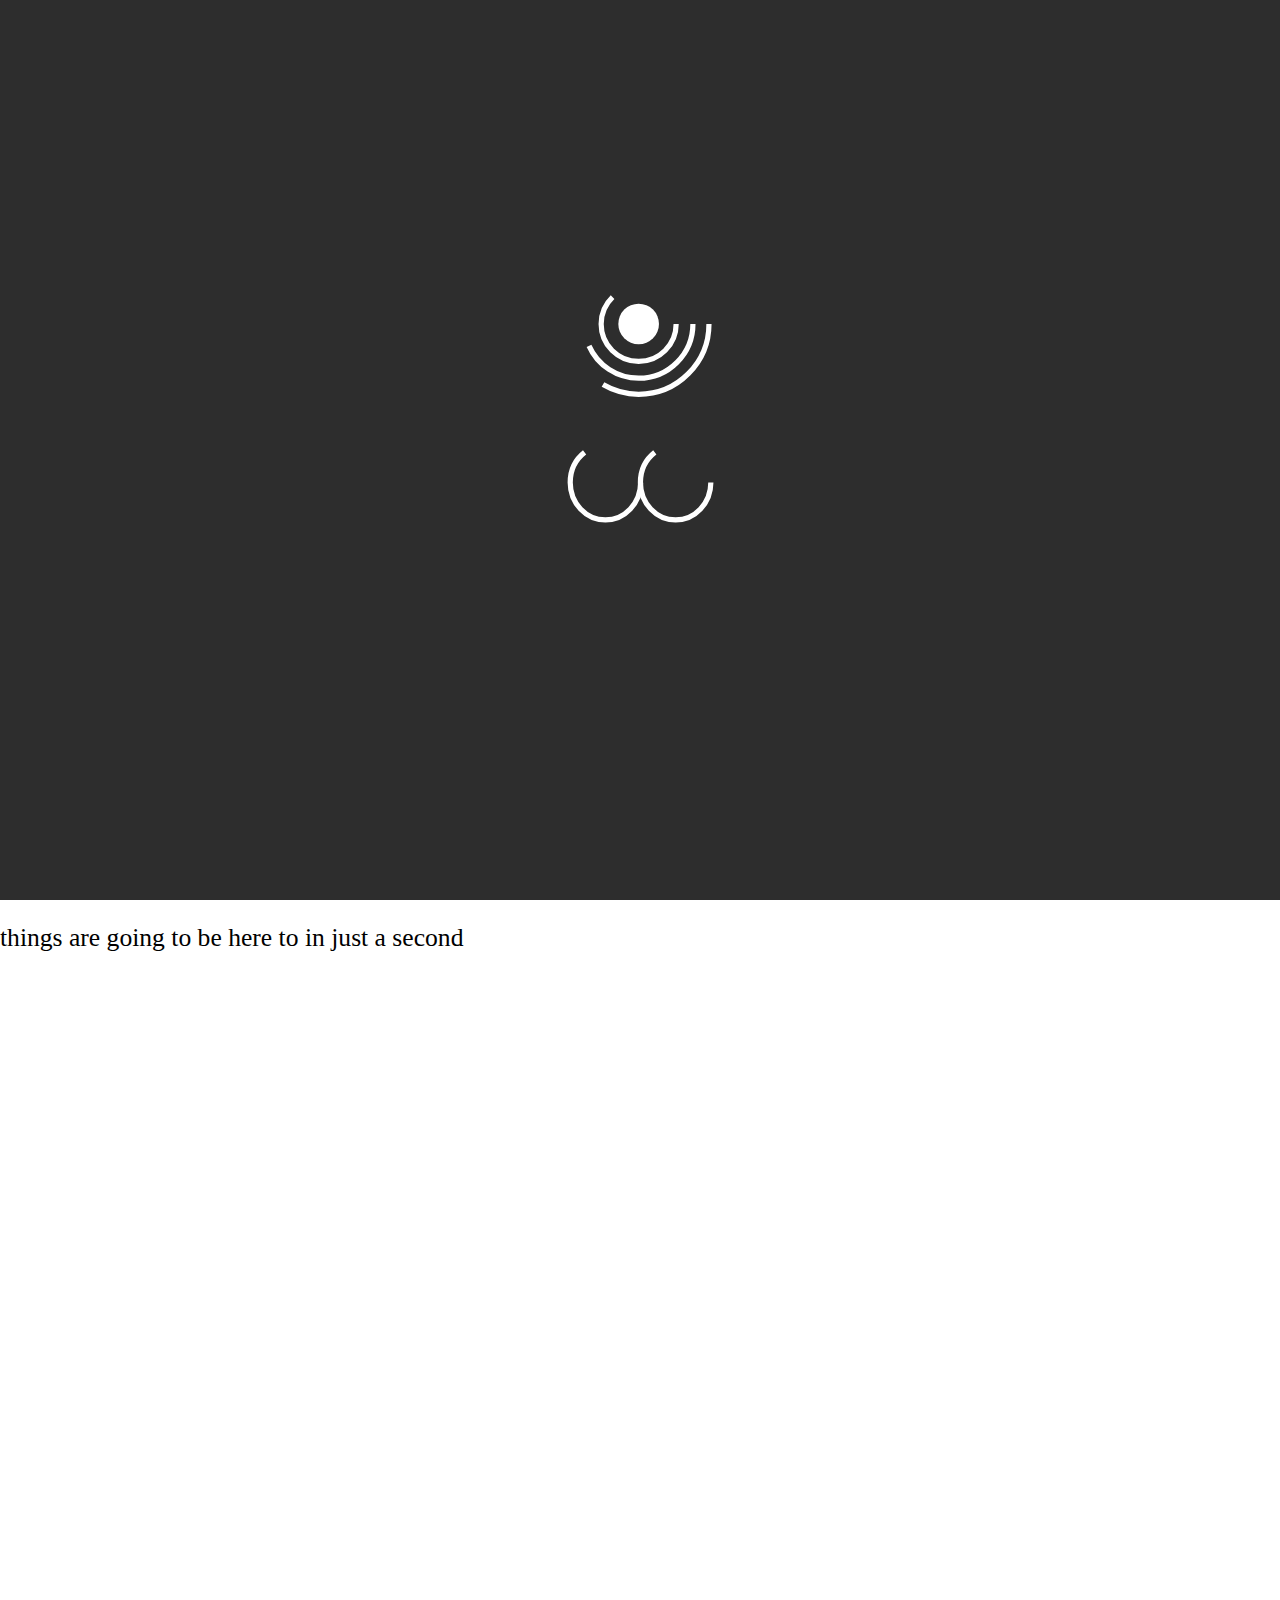
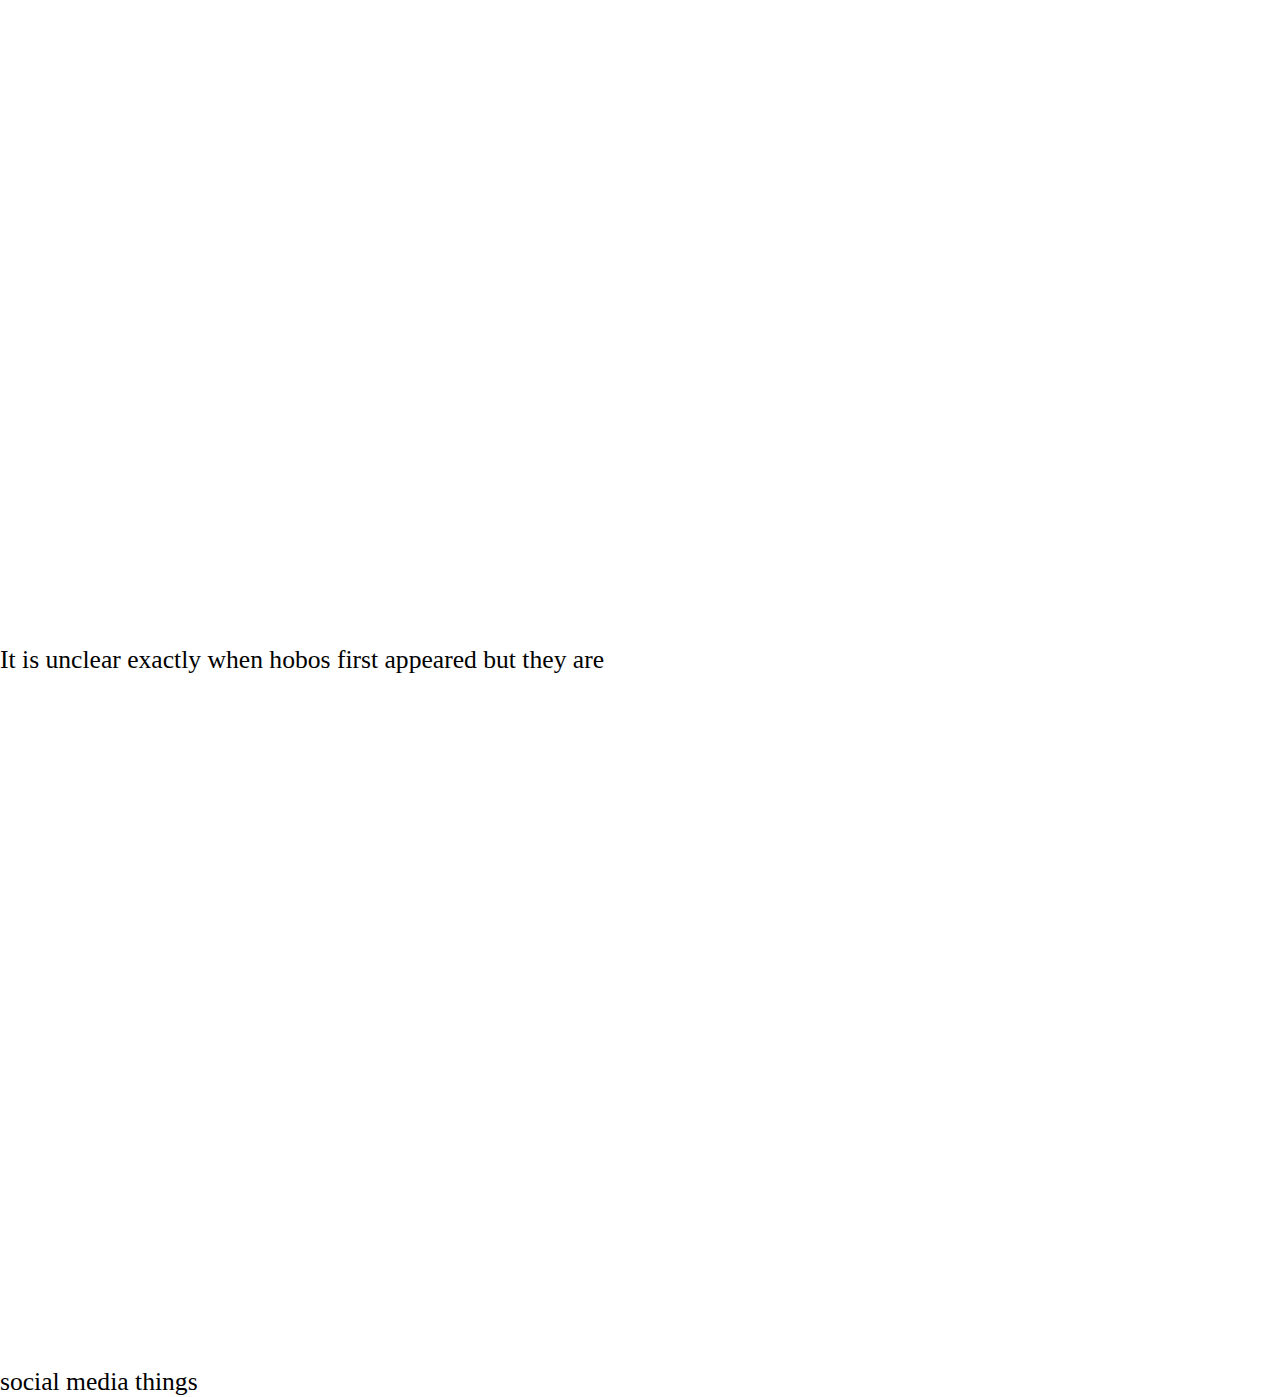
==== index.html @ 9f082f8e "up" ====
<!DOCTYPE html>
<!--[if lt IE 7]>      <html class="no-js lt-ie9 lt-ie8 lt-ie7"> <![endif]-->
<!--[if IE 7]>         <html class="no-js lt-ie9 lt-ie8"> <![endif]-->
<!--[if IE 8]>         <html class="no-js lt-ie9"> <![endif]-->
<!--[if gt IE 8]><!--> <html class="no-js"> <!--<![endif]-->
<html lang="en" class="no-js">
 
	<head>
		<meta charset="UTF-8">
		<meta http-equiv="X-UA-Compatible" content="IE=edge,chrome=1">
		<meta name="viewport" content="width=device-width, initial-scale=1">
		<link rel="stylesheet" type="text/css" href="nav.css">
		<title>Travelers Code</title>
		<link rel="stylesheet" href="css/main.css">
		<link rel="stylesheet" href="css/travelerscode.css">
		<link rel="stylesheet" href="css/style.css">
		<script src="js/vendor/modernizr-2.6.2.min.js"></script>
		<script src="http://s.codepen.io/assets/libs/modernizr.js" type="text/javascript"></script>
		<link href='https://fonts.googleapis.com/css?family=Lato:400,900,100,300,700' rel='stylesheet' type='text/css'>
	</head>
	<body>
		<section id="hero1" class="hero">
			<div class="sectiontitle">
				<img src="images/logo.png">
			</div>
			<div class="inner">
			</div>
		</section>

		<section class="content">
				<div class="inner">
					things are going to be here to in just a second
				</div>
		</section>

		<section id="hero2" class="hero">
			<div class="sectiontitle">
				HISTORY
			</div>
			<div class="inner">
			</div>
		</section>

		<section class="content">
				<div class="inner">
					It is unclear exactly when hobos first appeared but they are 
					
					
					
				</div>
		</section>
		
		<section id="hero3" class="hero">
			<div class="sectiontitle">
				SOCIAL MEDIA
			</div>
			<div class="inner">
			</div>
		</section>
		
		<section class="content">
			<div class="inner">
				social media things
			</div>
		</section>
	
	
	  




<!---Navigation---->
	<a href="#navi" class="navi-trigger">
		<span class="navi-icon">
			<img src="images/symbols/sybols_3-09.svg" width="50%">
		</span>
	</a>

	<!-- Hidden Navi Menu -->
	<div id="navi" class="navi">
		<div class="navigation-wrapper">
			<div class="half-block">
				<div class="codestyle">The Codes</div>
				<nav>
					<ul class="symbols">
					<li>
						<img src="images/symbols/png/sybols_3-01.png" height=100% width=100%>
							<div class='info'>
								<h3>Dangerous Neighborhood</h3>
							</div>
					</li>
					<li>
						<img src="images/symbols/png/sybols_3-02.png" height=100% width=100%>
							<div class='info'>
								<h3>Danger</h3>
      						</div>
	  				</li>
	  				<li>
	  					<img src="images/symbols/png/sybols_3-03.png" height=100% width=100%>
      
      <div class='info'>
        <h3>Stay Here</h3>
      </div>
    </li>
    <li>
     
	      <img src="images/symbols/png/sybols_3-04.png" height=100% width=100%>
     
      <div class='info'>
        <h3>Unfriendly Place</h3>
      </div>
    </li>
    <li>
     
	      <img src="images/symbols/png/sybols_3-05.png" height=100% width=100%>
      
      <div class='info'>
        <h3>Friendly Place</h3>
      </div>
    </li>
    <li>
     
	      <img src="images/symbols/png/sybols_3-06.png" height=100% width=100%>
     
      <div class='info'>
        <h3>No Use Going This Way</h3>
     </div>
    </li>
    <li>
     
	      <img src="images/symbols/png/sybols_3-07.png" height=100% width=100%>
     
      <div class='info'>
        <h3>Keep Going</h3>
      </div>
    </li>
    <li>
     
	      <img src="images/symbols/png/sybols_3-08.png" height=100% width=100%>
    
      <div class='info'>
        <h3>Don't Give Up</h3>
      </div>
    </li>
    <li>
     
	      <img src="images/symbols/png/sybols_3-09.png" height=100% width=100%>
      
      <div class='info'>
        <h3>Explore</h3>
      </div>
    </li>
    <li>
     
	      <img src="images/symbols/png/sybols_3-10.png" height=100% width=100%>
    
      <div class='info'>
        <h3>Good Place To Hangout</h3>
     </div>
    </li>
    <li>
     
	      <img src="images/symbols/png/sybols_3-11.png" height=100% width=100%>
        <svg viewBox='0 0 80 76' x='0px' y='0px'>
      
      <div class='info'>
        <h3>This is Not A Safe Place</h3>
      </div>
    </li>
    <li>
     
	      <img src="images/symbols/png/sybols_3-12.png" height=100% width=100%>
        <svg viewBox='0 0 80 76' x='0px' y='0px'>
    
      <div class='info'>
        <h3>Nothing Here</h3>
     </div>
    </li>
     <li>
     
	      <img src="images/symbols/png/sybols_3-13.png" height=100% width=100%>
     
      <div class='info'>
        <h3>Hit The Rode Quick</h3>
     </div>
    </li>
 <li>
     
	      <img src="images/symbols/png/sybols_3-14.png" height=100% width=100%>
      
      <div class='info'>
        <h3>Free Food</h3>
     </div>
    </li>
 <li>
     
	      <img src="images/symbols/png/sybols_3-15.png" height=100% width=100%>
      
      <div class='info'>
        <h3>Safe Camp</h3>
     </div>
    </li>
 <li>
     
	      <img src="images/symbols/png/sybols_3-16.png" height=100% width=100%>
     
      <div class='info'>
        <h3>Travelers Welcome</h3>
     </div>
    </li>
 <li>
     
	      <img src="images/symbols/png/sybols_3-17.png" height=100% width=100%>
       
      <div class='info'>
        <h3>Cops Around Will Arrest</h3>
     </div>
    </li>
 <li>
     
	      <img src="images/symbols/png/sybols_3-18.png" height=100% width=100%>
      
      <div class='info'>
        <h3>WIFI</h3>
     </div>
    </li>
 <li>
     
	      <img src="images/symbols/png/sybols_3-19.png" height=100% width=100%>
      
      <div class='info'>
        <h3>Computer Acess</h3>
     </div>
    </li>
 <li>
     
	      <img src="images/symbols/png/sybols_3-20.png" height=100% width=100%>
        <svg viewBox='0 0 80 76' x='0px' y='0px'>
     
      <div class='info'>
        <h3>Very Good</h3>
     </div>
    </li>
 <li>
     
	      <img src="images/symbols/png/sybols_3-21.png" height=100% width=100%>
     
      <div class='info'>
        <h3>Good Road to Follow</h3>
     </div>
    </li>
 <li>
     
	      <img src="images/symbols/png/sybols_3-22.png" height=100% width=100%>
      
      <div class='info'>
        <h3>Good Bar Cheap Drinks</h3>
     </div>
    </li>
 <li>
     
	      <img src="images/symbols/png/sybols_3-23.png" height=100% width=100%>
     
      <div class='info'>
        <h3>Bad Bar Avoid</h3>
     </div>
    </li>
 <li>
     
	      <img src="images/symbols/png/sybols_3-24.png" height=100% width=100%>
     
      <div class='info'>
        <h3>Keep Away</h3>
     </div>
    </li>
 <li>
     
	      <img src="images/symbols/png/sybols_3-25.png" height=100% width=100%>
    
      <div class='info'>
        <h3>Good Live Music</h3>
     </div>
    </li>
 <li>
     
	      <img src="images/symbols/png/sybols_3-26.png" height=100% width=100%>
     
      <div class='info'>
        <h3>Can't Even</h3>
     </div>
    </li>
<li>

			<img src="images/symbols/png/sybols_3-27.png" height=100% width=100%>
			
			<div class='info'>
				<h3>Hashtag That Shit</h3>
			</div>
</li>
<li>

			<img src="images/symbols/png/sybols_3-28-28.png" height=100% width=100%>
			
			<div class='info'>
				<h3>Cheap</h3>
			</div>
</li>
<li>
	<img src="images/symbols/png/sybols_3-29.png" height=100% width=100%>
	
	<div class='info'>
		<h3>Free Charging</h3>
	</div>
</li>

  </ul>
</div>
				</nav>
			</div>
		</div>
	</div>
		
<!---opening loader--->

	<div id="demo-content">

		
		<div id="loader-wrapper">
			<div id="loader"><img src="images/opening.svg"><img src="images/opening_3.svg"></div>

			<div class="loader-section section-left"></div>
            <div class="loader-section section-right"></div>
            

		</div>

			<!-- /Demo content -->

	<script src="//ajax.googleapis.com/ajax/libs/jquery/1.9.1/jquery.min.js"></script>
	<script>window.jQuery || document.write('<script src="js/vendor/jquery-1.9.1.min.js"><\/script>')</script>
	<script src="js/main.js"></script>
	<script src='http://cdnjs.cloudflare.com/ajax/libs/jquery/2.1.3/jquery.min.js'></script>

        <script src="js/index.js"></script>

</body>
</html>
---- css/main.css ----
/* 
 _____   _           _         _                        _                  
|_   _| | |         | |       | |                      | |                 
  | |   | |__   __ _| |_ ___  | |_ ___  _ __ ___   __ _| |_ ___   ___  ___ 
  | |   | '_ \ / _` | __/ _ \ | __/ _ \| '_ ` _ \ / _` | __/ _ \ / _ \/ __|
 _| |_  | | | | (_| | ||  __/ | || (_) | | | | | | (_| | || (_) |  __/\__ \
 \___/  |_| |_|\__,_|\__\___|  \__\___/|_| |_| |_|\__,_|\__\___/ \___||___/

Oh nice, welcome to the stylesheet of dreams. 
It has it all. Classes, ID's, comments...the whole lot:)
Enjoy responsibly!
@ihatetomatoes

*/

/* ==========================================================================
   Chrome Frame prompt
   ========================================================================== */

.chromeframe {
    margin: 0.2em 0;
    background: #ccc;
    color: #000;
    padding: 0.2em 0;
}

/* ==========================================================================
   Author's custom styles
   ========================================================================== */


#loader-wrapper {
    position: fixed;
    top: 0;
    left: 0;
    width: 100%;
    height: 100%;
    z-index: 1000;
}
#loader {
    display: block;
    position: relative;
    left: 50%;
    top: 50%;
    width: 150px;
    height: 150px;
    margin: -200px 0 0 -75px;
    z-index: 1001;
}

    

    @-webkit-keyframes spin {
        0%   { 
            -webkit-transform: rotate(0deg);  /* Chrome, Opera 15+, Safari 3.1+ */
            -ms-transform: rotate(0deg);  /* IE 9 */
            transform: rotate(0deg);  /* Firefox 16+, IE 10+, Opera */
        }
        100% {
            -webkit-transform: rotate(360deg);  /* Chrome, Opera 15+, Safari 3.1+ */
            -ms-transform: rotate(360deg);  /* IE 9 */
            transform: rotate(360deg);  /* Firefox 16+, IE 10+, Opera */
        }
    }
    @keyframes spin {
        0%   { 
            -webkit-transform: rotate(0deg);  /* Chrome, Opera 15+, Safari 3.1+ */
            -ms-transform: rotate(0deg);  /* IE 9 */
            transform: rotate(0deg);  /* Firefox 16+, IE 10+, Opera */
        }
        100% {
            -webkit-transform: rotate(360deg);  /* Chrome, Opera 15+, Safari 3.1+ */
            -ms-transform: rotate(360deg);  /* IE 9 */
            transform: rotate(360deg);  /* Firefox 16+, IE 10+, Opera */
        }
    }

    #loader-wrapper .loader-section {
        position: fixed;
        top: 0;
        width: 51%;
        height: 100%;
        background: #2d2d2d;
        z-index: 1000;
        -webkit-transform: translateX(0);  /* Chrome, Opera 15+, Safari 3.1+ */
        -ms-transform: translateX(0);  /* IE 9 */
        transform: translateX(0);  /* Firefox 16+, IE 10+, Opera */
    }

    #loader-wrapper .loader-section.section-left {
        left: 0;
    }

    #loader-wrapper .loader-section.section-right {
        right: 0;
    }

    /* Loaded */
    .loaded #loader-wrapper .loader-section.section-left {
        -webkit-transform: translateX(-100%);  /* Chrome, Opera 15+, Safari 3.1+ */
            -ms-transform: translateX(-100%);  /* IE 9 */
                transform: translateX(-100%);  /* Firefox 16+, IE 10+, Opera */

        -webkit-transition: all 0.7s 0.3s cubic-bezier(0.645, 0.045, 0.355, 1.000);  
                transition: all 0.7s 0.3s cubic-bezier(0.645, 0.045, 0.355, 1.000);
    }

    .loaded #loader-wrapper .loader-section.section-right {
        -webkit-transform: translateX(100%);  /* Chrome, Opera 15+, Safari 3.1+ */
            -ms-transform: translateX(100%);  /* IE 9 */
                transform: translateX(100%);  /* Firefox 16+, IE 10+, Opera */

-webkit-transition: all 0.7s 0.3s cubic-bezier(0.645, 0.045, 0.355, 1.000);  
        transition: all 0.7s 0.3s cubic-bezier(0.645, 0.045, 0.355, 1.000);
    }
    
    .loaded #loader {
        opacity: 0;
        -webkit-transition: all 0.3s ease-out;  
                transition: all 0.3s ease-out;
    }
    .loaded #loader-wrapper {
        visibility: hidden;

        -webkit-transform: translateY(-100%);  /* Chrome, Opera 15+, Safari 3.1+ */
            -ms-transform: translateY(-100%);  /* IE 9 */
                transform: translateY(-100%);  /* Firefox 16+, IE 10+, Opera */

        -webkit-transition: all 0.3s 1s ease-out;  
                transition: all 0.3s 1s ease-out;
    }
    
    /* JavaScript Turned Off */
    .no-js #loader-wrapper {
        display: none;
    }
    .no-js h1 {
        color: black;
    }

    #content {
        margin: 0 auto;
        padding-bottom: 50px;
        width: 80%;
        max-width: 978px;
    }  






/* ==========================================================================
   Helper classes
   ========================================================================== */

/*
 * Image replacement
 */

.ir {
    background-color: transparent;
    border: 0;
    overflow: hidden;
    /* IE 6/7 fallback */
    *text-indent: -9999px;
}

.ir:before {
    content: "";
    display: block;
    width: 0;
    height: 150%;
}

/*
 * Hide from both screenreaders and browsers: h5bp.com/u
 */

.hidden {
    display: none !important;
    visibility: hidden;
}

/*
 * Hide only visually, but have it available for screenreaders: h5bp.com/v
 */

.visuallyhidden {
    border: 0;
    clip: rect(0 0 0 0);
    height: 1px;
    margin: -1px;
    overflow: hidden;
    padding: 0;
    position: absolute;
    width: 1px;
}

/*
 * Extends the .visuallyhidden class to allow the element to be focusable
 * when navigated to via the keyboard: h5bp.com/p
 */

.visuallyhidden.focusable:active,
.visuallyhidden.focusable:focus {
    clip: auto;
    height: auto;
    margin: 0;
    overflow: visible;
    position: static;
    width: auto;
}

/*
 * Hide visually and from screenreaders, but maintain layout
 */

.invisible {
    visibility: hidden;
}

/*
 * Clearfix: contain floats
 *
 * For modern browsers
 * 1. The space content is one way to avoid an Opera bug when the
 *    `contenteditable` attribute is included anywhere else in the document.
 *    Otherwise it causes space to appear at the top and bottom of elements
 *    that receive the `clearfix` class.
 * 2. The use of `table` rather than `block` is only necessary if using
 *    `:before` to contain the top-margins of child elements.
 */

.clearfix:before,
.clearfix:after {
    content: " "; /* 1 */
    display: table; /* 2 */
}

.clearfix:after {
    clear: both;
}

/*
 * For IE 6/7 only
 * Include this rule to trigger hasLayout and contain floats.
 */

.clearfix {
    *zoom: 1;
}

/* ==========================================================================
   EXAMPLE Media Queries for Responsive Design.
   These examples override the primary ('mobile first') styles.
   Modify as content requires.
   ========================================================================== */

@media only screen and (min-width: 35em) {
    /* Style adjustments for viewports that meet the condition */
}

@media print,
       (-o-min-device-pixel-ratio: 5/4),
       (-webkit-min-device-pixel-ratio: 1.25),
       (min-resolution: 120dpi) {
    /* Style adjustments for high resolution devices */
}

/* ==========================================================================
   Print styles.
   Inlined to avoid required HTTP connection: h5bp.com/r
   ========================================================================== */

@media print {
    * {
        background: transparent !important;
        color: #000 !important; /* Black prints faster: h5bp.com/s */
        box-shadow: none !important;
        text-shadow: none !important;
    }

    a,
    a:visited {
        text-decoration: underline;
    }

    a[href]:after {
        content: " (" attr(href) ")";
    }

    abbr[title]:after {
        content: " (" attr(title) ")";
    }

    /*
     * Don't show links for images, or javascript/internal links
     */

    .ir a:after,
    a[href^="javascript:"]:after,
    a[href^="#"]:after {
        content: "";
    }

    pre,
    blockquote {
        border: 1px solid #999;
        page-break-inside: avoid;
    }

    thead {
        display: table-header-group; /* h5bp.com/t */
    }

    tr,
    img {
        page-break-inside: avoid;
    }

    img {
        max-width: 100% !important;
    }

    @page {
        margin: 0.5cm;
    }

    p,
    h2,
    h3 {
        orphans: 3;
        widows: 3;
    }

    h2,
    h3 {
        page-break-after: avoid;
    }
}

/* 
	Ok so you have made it this far, that means you are very keen to on my code. 
	Anyway I don't really mind it. This is a great way to learn so you actually doing the right thing:)
	Follow me @ihatetomatoes
*/
---- css/travelerscode.css ----
@import "compass/css3";

html, body{
  margin:0px; padding:0px;
}

*, *:after, *:before {
  -webkit-box-sizing: border-box;
  -moz-box-sizing: border-box;
  box-sizing: border-box;
}

header{
  z-index: 1;
  position:fixed; 
  width:100%; 
  height:60px; 
  background:rgba(0,0,0,0.1);
}

header a{
  color:white;
  background:rgba(0,0,0,0.1); 
  display:inline-block; 
  padding:0px 30px; 
  height:60px;
  line-height:60px; 
  text-align:center;
  font-family: 'Roboto Slab', serif; 
  text-decoration:none;
  text-transform:uppercase; 
  letter-spacing:2px; 
  font-weight:700;
}



#hero1{background: url(http://www.travelerscode.net/images/road-trip-dpc.jpg);
  background-size: cover;
  background-position:center center;
  background-attachment:fixed;
}
#hero2{background: url(http://www.travelerscode.net/images/bridge.jpg);
  background-size:cover;
  background-position:center center;
  background-attachment:fixed;
  
#hero3{background: url(http://www.travelerscode.net/images/social_media.png);
	background-size: cover;
	background-position: center center;
	background-attachment: fixed;

}
.hero, .content{
  text-align:center; 
  position:relative;
  width: 100%;
}

.inner{
  min-height:600px;
  position: relative;
}

.copy{
  position:absolute; 
  top:50%; 
  height:10em; 
  margin-top:-5em; 
  width:100%;
}

* {
  box-sizing: border-box;
}





h3 {
  font-family: 'Varela', sans-serif;
  font-weight: 800;
}

.container {
  width: 90%;
  margin: 0 auto;
}

ul .symbols {
  padding: 0;
  margin: 0 0 50px;
}
ul:after .symbols {
  content: ".";
  clear: both;
  visibility: hidden;
  line-height: 0;
  height: 0;
}

.symbols li {
  position: relative;
  overflow: hidden;
  border-radius: 0px;
  list-style: none;
  float: left;
  width: 200px;
  height: 180px;
  margin: 50px;
  padding: 0;
  perspective: 500px;
}


li h3 {
  margin: 0;
  font-size: 20px;
  font-family: 'Lato', sans-serif;
  font-weight: 400;
  color: rgba(255, 255, 255, 0.9);
  background-color: deepskyblue;
  padding-left: 10px;
  padding-bottom: 5px;
  padding-top: 5px;
}

}
li .normal {
  width: 100%;
  height: 100%;
  background-color: #ffffff;
  color: rgba(52, 73, 94, 0.6);
  text-align: center;
  font-size: 50px;
  line-height: 180px;
}

li .info {
  width: 100%;
  height: 100%;
  padding: 20px;
  position: absolute;
  top: 0;
  left: 0;
  overflow: hidden;
  border-radius: 4px;
  pointer-events: none;
  transform: rotate3d(1, 0, 0, 90deg);
}

.in-top .info {
  transform-origin: 50% 0%;
  animation: in-top 300ms ease 0ms 1 forwards;
}

.in-right .info {
  transform-origin: 100% 0%;
  animation: in-right 300ms ease 0ms 1 forwards;
}

.in-bottom .info {
  transform-origin: 50% 100%;
  animation: in-bottom 300ms ease 0ms 1 forwards;
}

.in-left .info {
  transform-origin: 0% 0%;
  animation: in-left 300ms ease 0ms 1 forwards;
}

.out-top .info {
  transform-origin: 50% 0%;
  animation: out-top 300ms ease 0ms 1 forwards;
}

.out-right .info {
  transform-origin: 100% 50%;
  animation: out-right 300ms ease 0ms 1 forwards;
}

.out-bottom .info {
  transform-origin: 50% 100%;
  animation: out-bottom 300ms ease 0ms 1 forwards;
}

.out-left .info {
  transform-origin: 0% 0%;
  animation: out-left 300ms ease 0ms 1 forwards;
}

@keyframes in-top {
  from {
    transform: rotate3d(-1, 0, 0, 0deg);
  }
  to {
    transform: rotate3d(0, 0, 0, 0deg);
  }
}
@keyframes in-right {
  from {
    transform: rotate3d(0, -1, 0, 90deg);
  }
  to {
    transform: rotate3d(0, 0, 0, 0deg);
  }
}
@keyframes in-bottom {
  from {
    transform: rotate3d(1, 0, 0, 90deg);
  }
  to {
    transform: rotate3d(0, 0, 0, 0deg);
  }
}
@keyframes in-left {
  from {
    transform: rotate3d(0, 1, 0, 90deg);
  }
  to {
    transform: rotate3d(0, 0, 0, 0deg);
  }
}
@keyframes out-top {
  from {
    transform: rotate3d(0, 0, 0, 0deg);
  }
  to {
    transform: rotate3d(-1, 0, 0, 102deg);
  }
}
@keyframes out-right {
  from {
    transform: rotate3d(0, 0, 0, 0deg);
  }
  to {
    transform: rotate3d(0, -1, 0, 102deg);
  }
}
@keyframes out-bottom {
  from {
    transform: rotate3d(0, 0, 0, 0deg);
  }
  to {
    transform: rotate3d(1, 0, 0, 101deg);
  }
}
@keyframes out-left {
  from {
    transform: rotate3d(0, 0, 0, 0deg);
  }
  to {
    transform: rotate3d(0, 1, 0, 102deg);
  }
}
---- css/style.css ----
/*

Primary Style

*/


body {
	font-size: 1.6em;
	background-color: white;
	/* Prevent horizontal Scrolling */
	height: 100vh;
	margin: 0;
  margin-top: 0;
}

a {
	text-decoration: none;
}



ul {
	list-style: none;
	padding-left: 0;
}

/*

div.main Stuff

*/

.main{
	padding-left: 12%;
	padding-right: 12%;
}

.codestyle {
	color: white;
	font-size: 50px;
	font-family: 'lato';
	text-decoration: line-through;
}

.sectiontitle {
	color: white;
	font-size: 150px;
	font-family: 'lato';
	padding-top: 40%;
	letter-spacing: 5px;
}





path {
  fill: none;
  -webkit-transition: stroke-dashoffset 0.5s cubic-bezier(0.25, -0.25, 0.75, 1.25), stroke-dasharray 0.5s cubic-bezier(0.25, -0.25, 0.75, 1.25);
  -moz-transition: stroke-dashoffset 0.5s cubic-bezier(0.25, -0.25, 0.75, 1.25), stroke-dasharray 0.5s cubic-bezier(0.25, -0.25, 0.75, 1.25);
  -o-transition: stroke-dashoffset 0.5s cubic-bezier(0.25, -0.25, 0.75, 1.25), stroke-dasharray 0.5s cubic-bezier(0.25, -0.25, 0.75, 1.25);
  -ms-transition: stroke-dashoffset 0.5s cubic-bezier(0.25, -0.25, 0.75, 1.25), stroke-dasharray 0.5s cubic-bezier(0.25, -0.25, 0.75, 1.25);
  transition: stroke-dashoffset 0.5s cubic-bezier(0.25, -0.25, 0.75, 1.25), stroke-dasharray 0.5s cubic-bezier(0.25, -0.25, 0.75, 1.25);
  stroke-width: 10px;
  stroke: #FFF;
  stroke-dashoffset: 0px;
}

path#top,
path#bottom {
  stroke-dasharray: 240px 950px;
}

path#middle {
  stroke-dasharray: 240px 240px;
}

.cross path#top,
.cross path#bottom {
  stroke-dashoffset: -650px;
  stroke-dashoffset: -650px;
}

.cross path#middle {
  stroke-dashoffset: -115px;
  stroke-dasharray: 1px 220px;
}

.navigation-is-open div.main {
  	-webkit-transform: translateY(100%);
  	-moz-transform: translateY(100%);
  	-ms-transform: translateY(100%);
  	-o-transform: translateY(100%);
  	transform: translateY(100%);
}

.navi-trigger {
  	position: fixed;
  	z-index: 3;
    top: 2%;
    left: 2%;
}



.navi-trigger .navi-icon::before, .navi-trigger .navi-icon:after {
  	/* upper and lower lines of the menu icon */
  	content: '';
  	position: absolute;
  	top: 0;
  	right: 0;
  	width: 100%;
  	height: 100%;
}

.navi-trigger svg {
  	position: absolute;
  	top: 0;
  	left: 0;
}

.no-touch .navigation-is-open .navi-trigger:hover .navi-icon::after, .no-touch .navigation-is-open .navi-trigger:hover .navi-icon::before {
  	top: 0;
}

.navi {
  	position: fixed;
  	z-index: 1;
  	top: 0;
  	left: 0;
  	height: 100%;
  	width: 100%;
  	background-color: rgba(0, 0, 0, 1);
  	visibility: hidden;
  	-webkit-transition: visibility 0s 0.7s;
  	-moz-transition: visibility 0s 0.7s;
  	transition: visibility 0s 0.7s;
}

.navi .navigation-wrapper {
  	/* all navigation content */
  	height: 100%;
  	overflow-y: auto;
  	-webkit-overflow-scrolling: touch;
  	padding: 40px 5% 40px calc(5% + 80px);
  	/* Force Hardware Acceleration in WebKit */
  	-webkit-transform: translateZ(0);
  	-moz-transform: translateZ(0);
  	-ms-transform: translateZ(0);
  	-o-transform: translateZ(0);
  	transform: translateZ(0);
  	-webkit-backface-visibility: hidden;
  	backface-visibility: hidden;
  	-webkit-transform: translateY(-50%);
  	-moz-transform: translateY(-50%);
  	-ms-transform: translateY(-50%);
  	-o-transform: translateY(-50%);
  	transform: translateY(-50%);
  	-webkit-transition: -webkit-transform 0.7s;
  	-moz-transition: -moz-transform 0.7s;
  	transition: transform 0.7s;
  	-webkit-transition-timing-function: cubic-bezier(0.86, 0.01, 0.77, 0.78);
  	-moz-transition-timing-function: cubic-bezier(0.86, 0.01, 0.77, 0.78);
  	transition-timing-function: cubic-bezier(0.86, 0.01, 0.77, 0.78);
}

.navi .half-block {
  text-align: center;
}

.navigation-is-open .navi {
  	visibility: visible;
  	-webkit-transition: visibility 0s 0s;
  	-moz-transition: visibility 0s 0s;
  	transition: visibility 0s 0s;
}

.navigation-is-open .navi .navigation-wrapper {
  	-webkit-transform: translateY(0);
  	-moz-transform: translateY(0);
  	-ms-transform: translateY(0);
  	-o-transform: translateY(0);
  	transform: translateY(0);
  	-webkit-transition: -webkit-transform 0.5s;
  	-moz-transition: -moz-transform 0.5s;
  	transition: transform 0.5s;
  	-webkit-transition-timing-function: cubic-bezier(0.82, 0.01, 0.77, 0.78);
  	-moz-transition-timing-function: cubic-bezier(0.82, 0.01, 0.77, 0.78);
  	transition-timing-function: cubic-bezier(0.82, 0.01, 0.77, 0.78);
}

.navi > h2 {
  	position: relative;
  	margin-bottom: 1.7em;
  	font-size: 25px;
  	
  	color:#ffffff;
  	text-transform: uppercase;
}

.navi > h2::after {
  	/* bottom separation line */
  	content: '';
  	position: absolute;
  	left: 0;
  	bottom: -20px;
  	height: 1px;
  	width: 60px;
  	background-color: #ffffff;
}

.navi .primary-navi {
  	margin-top: 60px;
}

.navi .primary-navi > li {
  	margin: 1.6em 0;
}

.navi .primary-navi a {
  	font-family: 'Raleway', sans-serif;
  	font-size: 2.4rem;
  	color: #D7DADB;
  	display: inline-block;
}

.navi .primary-navi a.selected {
  	color: #ffffff;
}

.no-touch .navi .primary-navi a:hover {
  	color: #ffffff;
}

.no-js div.main {
  	overflow: visible;
}

.no-js .navi {
  	visibility: visible;
}

.no-js .navi .navigation-wrapper {
  	height: auto;
  	overflow: visible;
  	padding: 200px 5%;
  	-webkit-transform: translateY(0);
  	-moz-transform: translateY(0);
  	-ms-transform: translateY(0);
  	-o-transform: translateY(0);
  	transform: translateY(0);
}

/*

Media Queries Mobile Devices

*/
@media only screen and (min-width: 786px){
	div.div.main {
		padding: 250px 10%;
	}

	div.div.main > h1 {
		font-size: 2.6em;
	}

	div.div.main > p {
		font-size: 1.6em;
	}

}

@media only screen and (min-width: 1170px) {
	
	.navi .navigation-wrapper {
    	padding: 62px 5%;
  	}
  	
  	.navi .navigation-wrapper::after {
    	clear: both;
    	content: "";
    	display: table;
  	}
  	
  	.navi .half-block {
    	width: 100%;
    	float: left;
  	}
  	
  	.navi .primary-navi {
    	margin-top: 0;
  	}
  
  	.navi h2 {
    	font-size: 1.5rem;
    	margin-bottom: 5.6em;
  	}
  
  	.navi .primary-navi li {
    	margin: 2em 0;
  	}
  
  	.navi .primary-navi a {
    	font-size: 2.4rem;
  	}
}
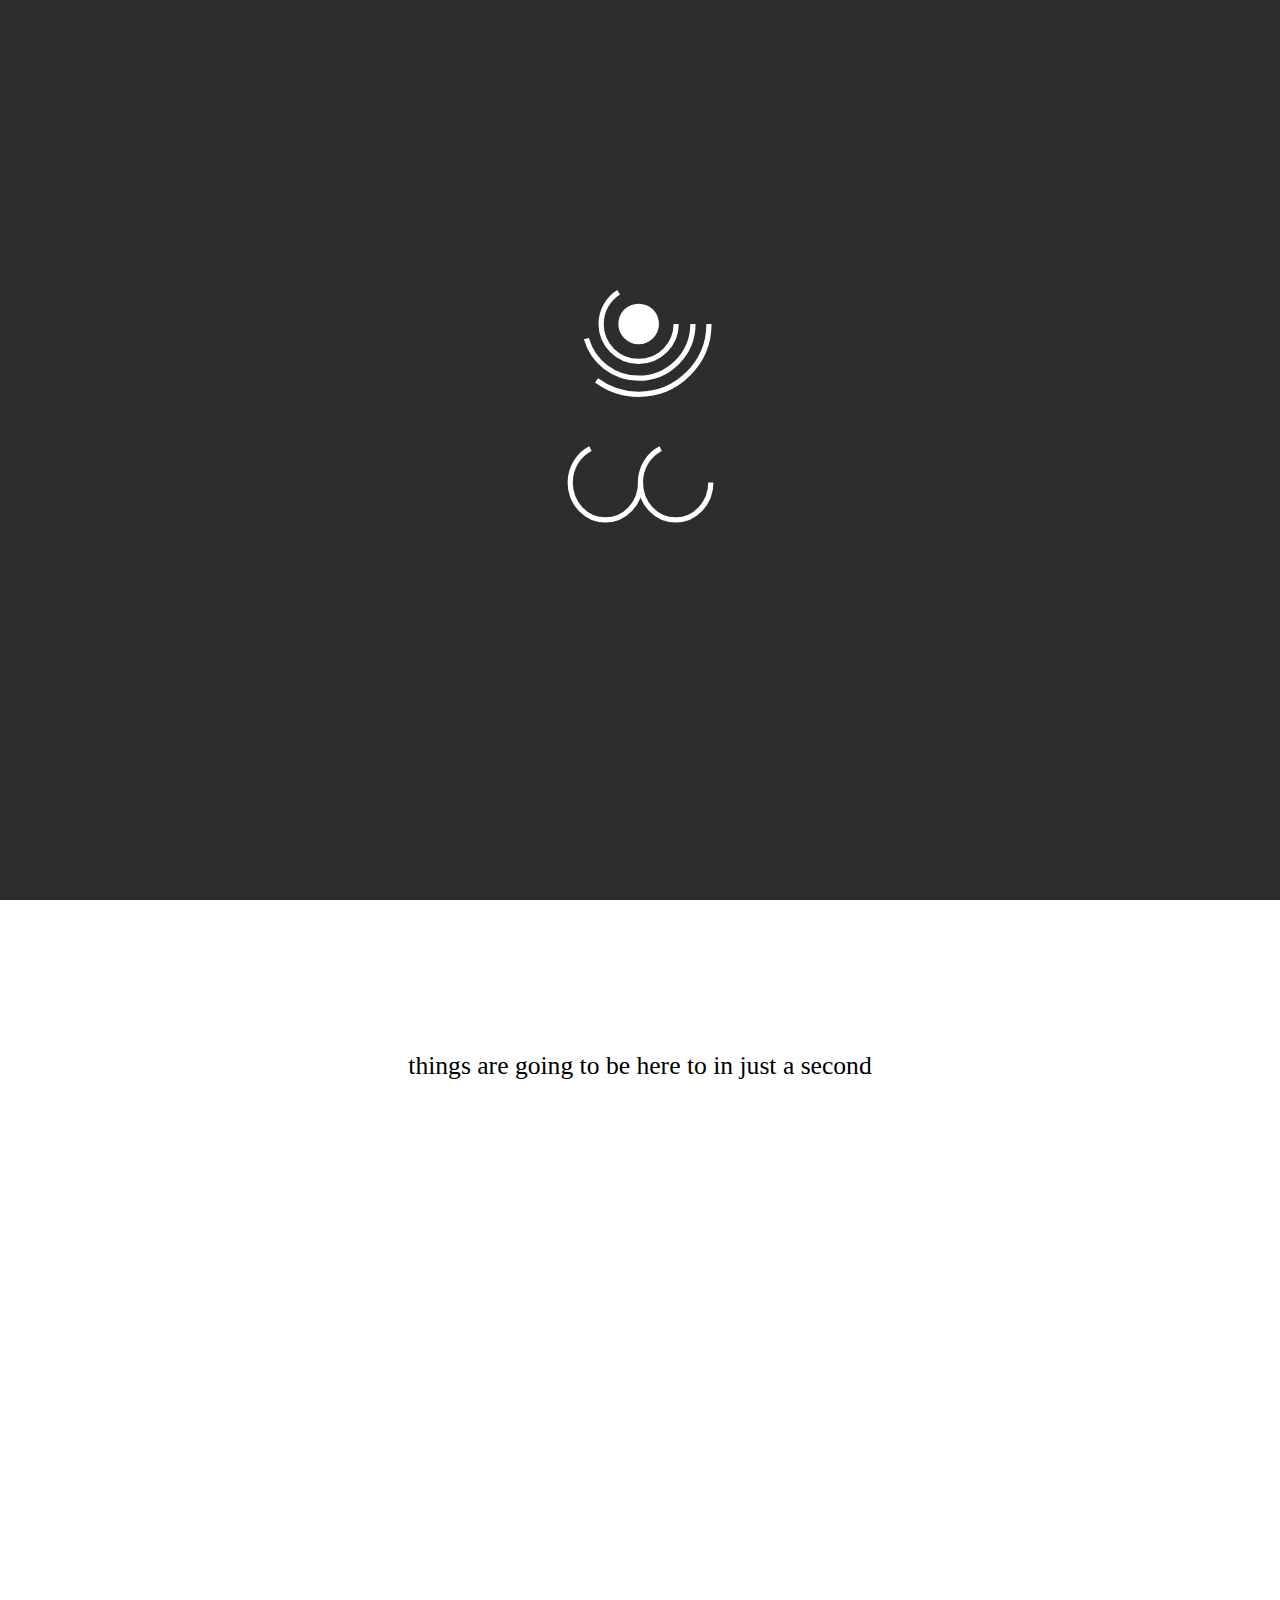
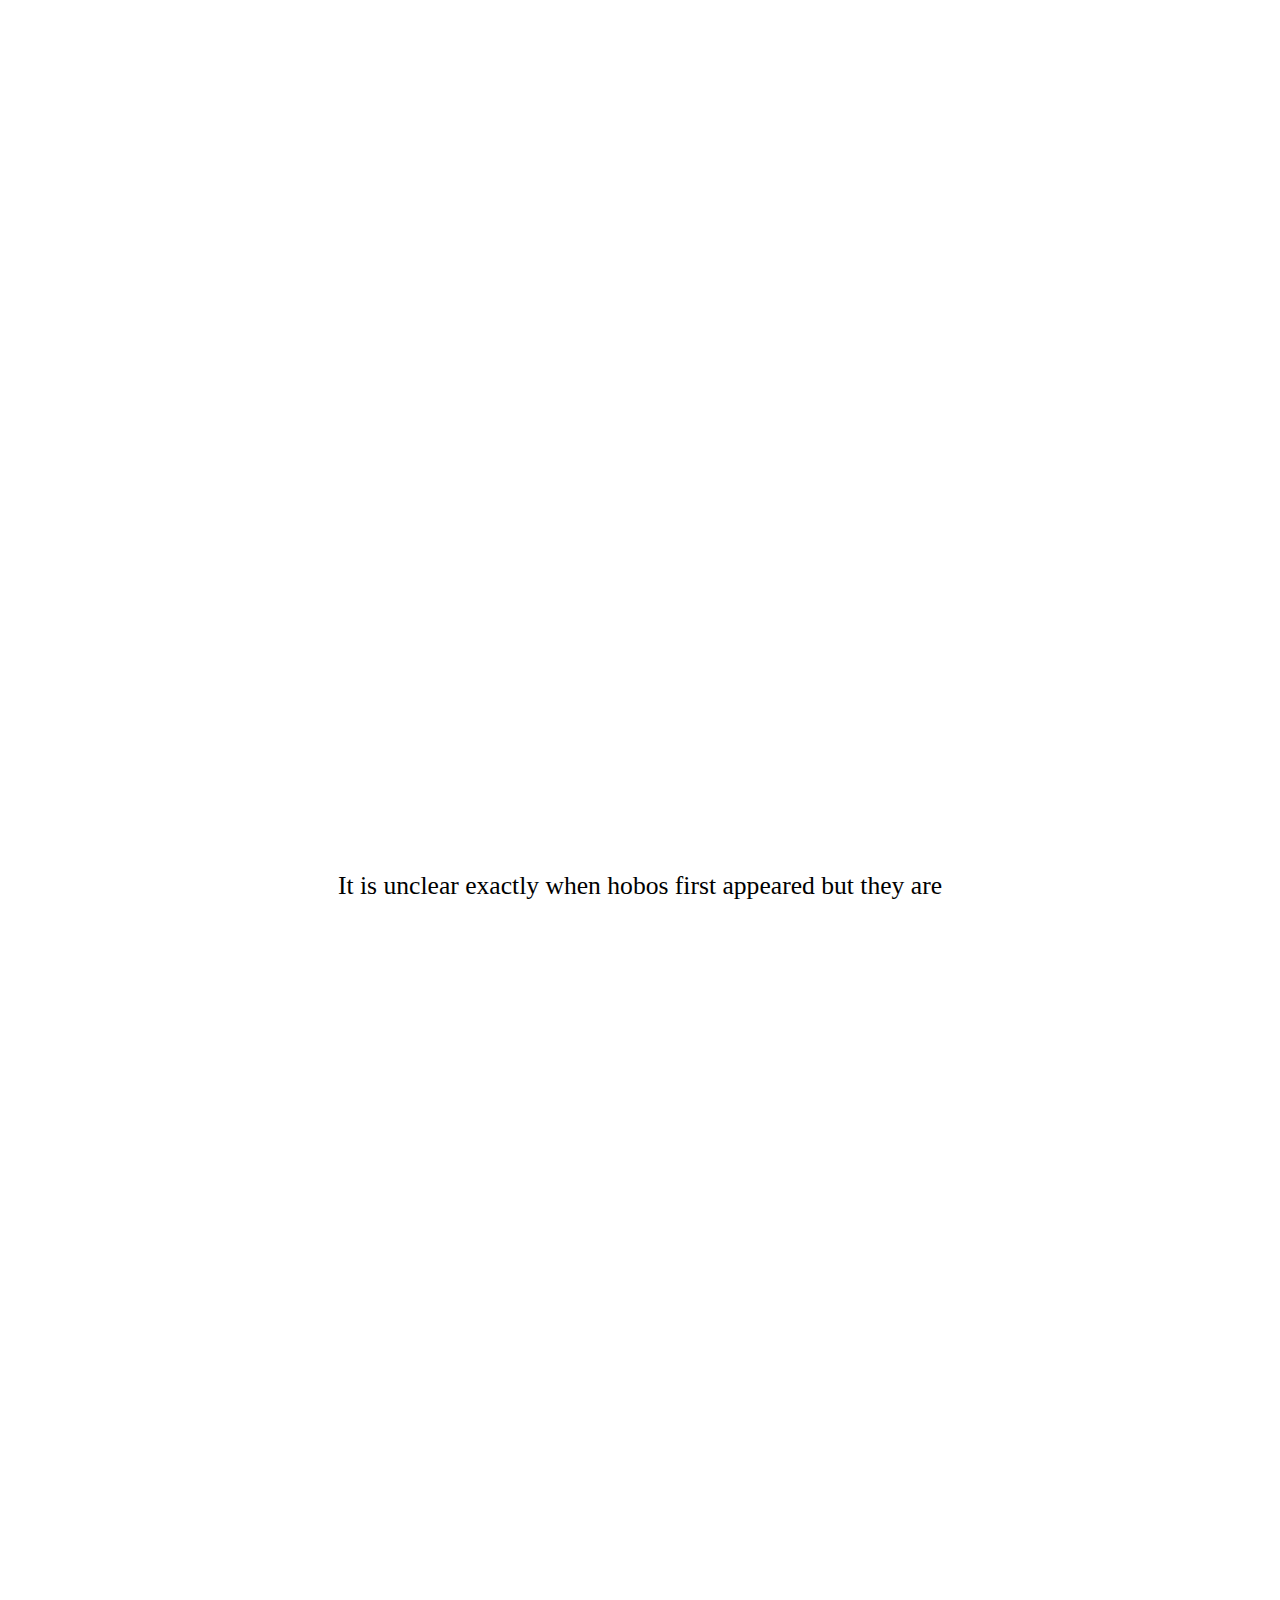
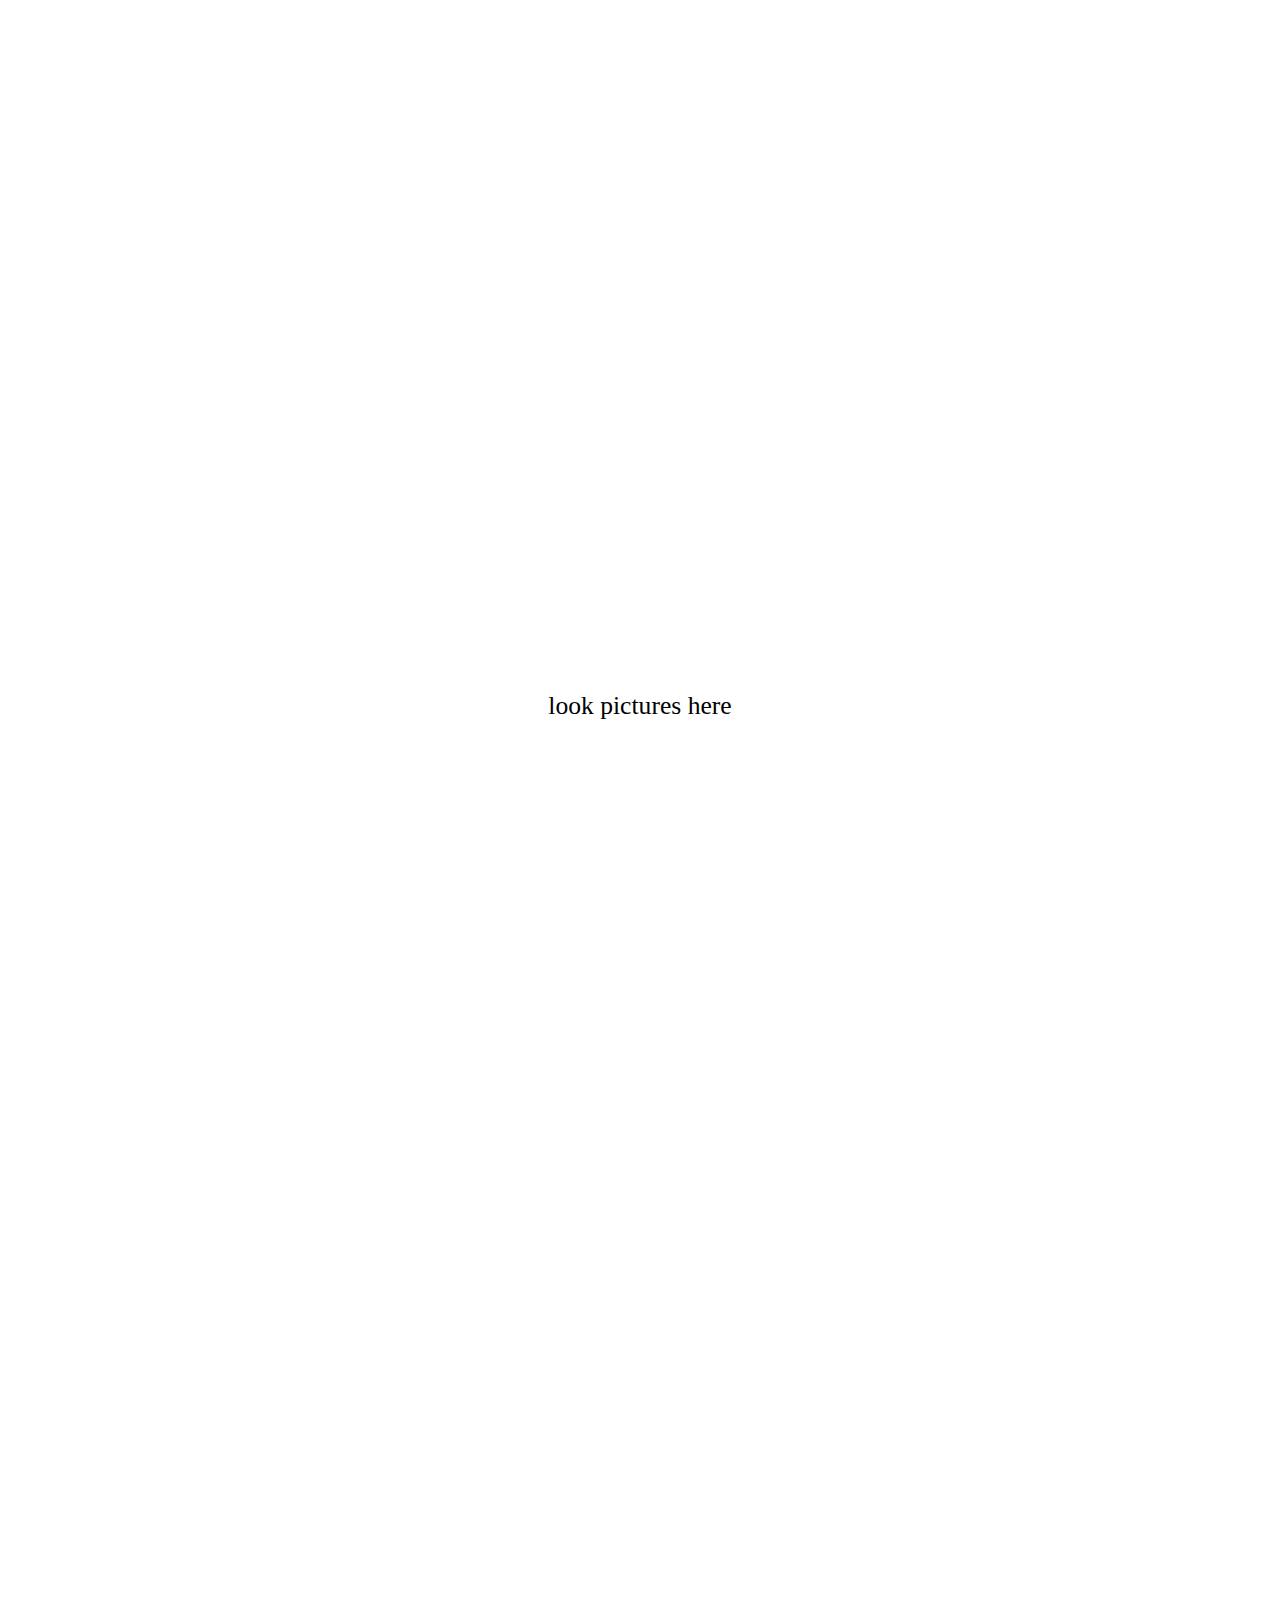
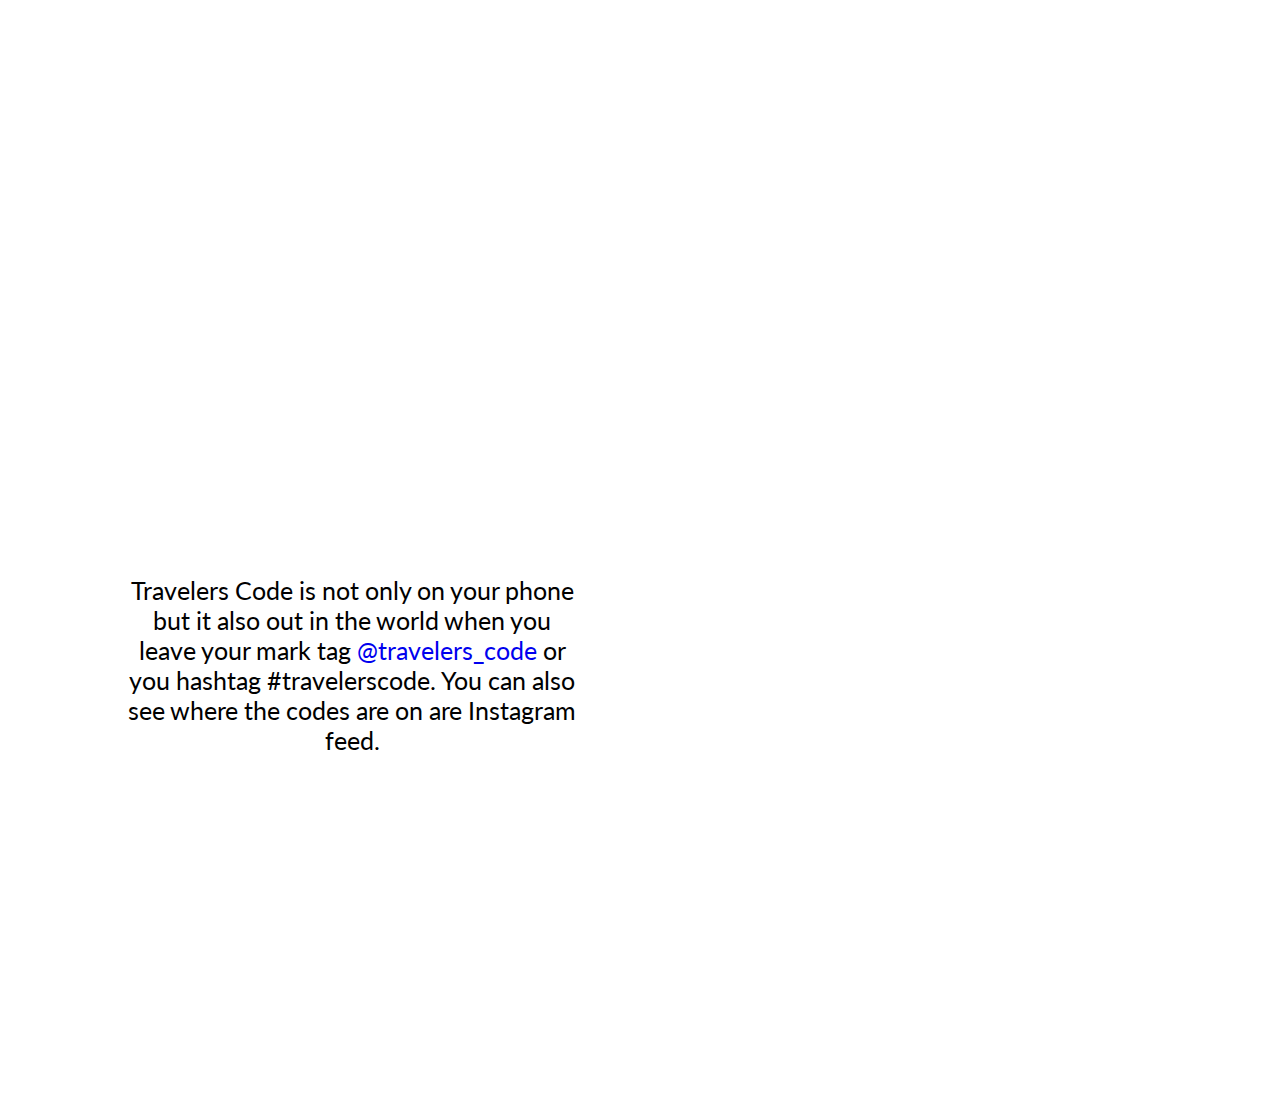
==== commit 4cb6ec4b: "up" ====
--- a/index.html
+++ b/index.html
@@ -19,11 +19,17 @@
 		<link href='https://fonts.googleapis.com/css?family=Lato:400,900,100,300,700' rel='stylesheet' type='text/css'>
 	</head>
 	<body>
+		<div class="softlinks">
+		<a href="#hero2"><img src="images/history-10.png" width=15% height=15%></a><br>
+		<a href="#hero3"><img src="images/examples-07.png" width=15% height=15%></a><br>
+		<a href="#hero4"><img src="images/hashtag-27.png" width=15% height=15%></a>
+		</div>
+		
 		<section id="hero1" class="hero">
-			<div class="sectiontitle">
-				<img src="images/logo.png">
-			</div>
-			<div class="inner">
+			<div class="inner">
+				<div class="sectiontitle">
+					<img src="images/logo.png">
+				</div>
 			</div>
 		</section>
 
@@ -34,33 +40,51 @@
 		</section>
 
 		<section id="hero2" class="hero">
-			<div class="sectiontitle">
-				HISTORY
-			</div>
-			<div class="inner">
+			<div class="inner">
+				<div class="sectiontitle">
+					HISTORY
+				</div>
 			</div>
 		</section>
 
 		<section class="content">
 				<div class="inner">
 					It is unclear exactly when hobos first appeared but they are 
-					
-					
-					
 				</div>
 		</section>
 		
 		<section id="hero3" class="hero">
-			<div class="sectiontitle">
-				SOCIAL MEDIA
-			</div>
-			<div class="inner">
+			<div class="inner">
+				<div class="sectiontitle">
+					EXAMPLES
+				</div>
 			</div>
 		</section>
 		
 		<section class="content">
 			<div class="inner">
-				social media things
+				look pictures here
+			</div>
+		</section>
+		
+		<section id="hero4" class="hero">
+			<div class="inner">
+				<div class="sectiontitle">
+					SOCIAL MEDIA
+				</div>
+			</div>
+		</section>
+		
+		<section class="content">
+			<div class="inner">
+				<div class="socialmedia">
+					Travelers Code is not only on your phone but it also out in the world when you leave your mark tag <a href="https://www.instagram.com/travelers_code/">@travelers_code</a> or you hashtag #travelerscode. You can also see where the codes are on are Instagram feed.
+				</div>
+				<div class="instagram">
+				<!-- SnapWidget -->
+<iframe src="http://snapwidget.com/in/?u=dHJhdmVsZXJzX2NvZGV8aW58MTI1fDN8M3x8bm98NXxub25lfG9uU3RhcnR8eWVzfG5v&ve=260416" title="Instagram Widget" class="snapwidget-widget" allowTransparency="true" frameborder="0" scrolling="no" style="border:none; overflow:hidden; width:390px; height:390px"></iframe>
+				</div>
+
 			</div>
 		</section>
 	
--- a/css/travelerscode.css
+++ b/css/travelerscode.css
@@ -44,13 +44,20 @@
   background-size:cover;
   background-position:center center;
   background-attachment:fixed;
-  
-#hero3{background: url(http://www.travelerscode.net/images/social_media.png);
-	background-size: cover;
-	background-position: center center;
-	background-attachment: fixed;
-
-}
+}
+
+#hero3{background: url(http://www.travelerscode.net/images/bridge.jpg);
+  background-size:cover;
+  background-position:center center;
+  background-attachment:fixed;
+  }
+
+#hero4{background: url(http://www.travelerscode.net/images/social_media.png);
+  background-size:cover;
+  background-position:center center;
+  background-attachment:fixed;
+  }
+
 .hero, .content{
   text-align:center; 
   position:relative;
--- a/css/style.css
+++ b/css/style.css
@@ -25,6 +25,13 @@
 	padding-left: 0;
 }
 
+
+.softlinks {
+	position: fixed;
+	top: 5;
+	right: -35%;
+	z-index: 1;
+}
 /*
 
 div.main Stuff
@@ -47,11 +54,27 @@
 	color: white;
 	font-size: 150px;
 	font-family: 'lato';
-	padding-top: 40%;
+	padding-top: 30%;
+	padding-bottom: 20%;
 	letter-spacing: 5px;
 }
 
-
+.socialmedia {
+	font-size: 25px;
+	font-family: 'lato';
+	float: left;
+	width: 45%;
+	padding-top: 5%;
+	padding-left: 10%;
+	
+}
+
+.instagram {
+	float: right;
+	padding-top: 5%;
+	padding-right: 10%;
+	width:45%;
+}
 
 
 
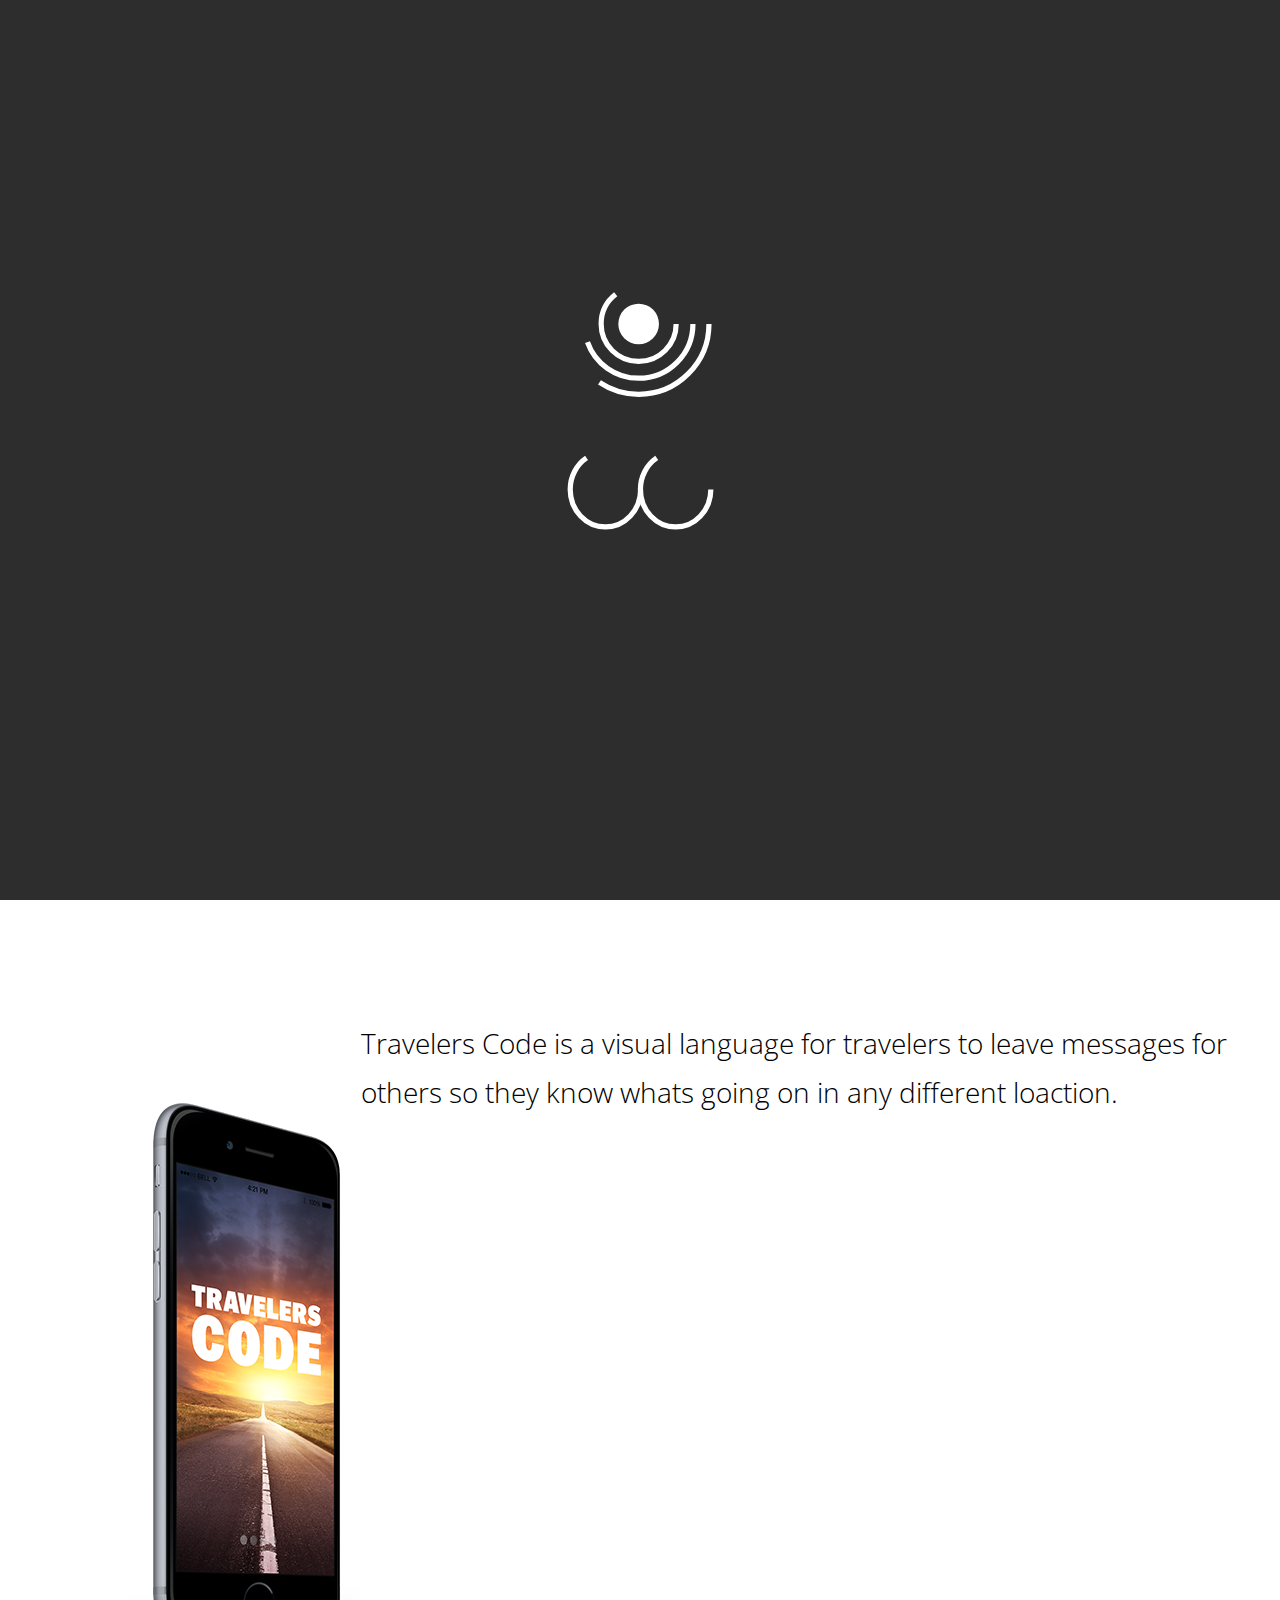
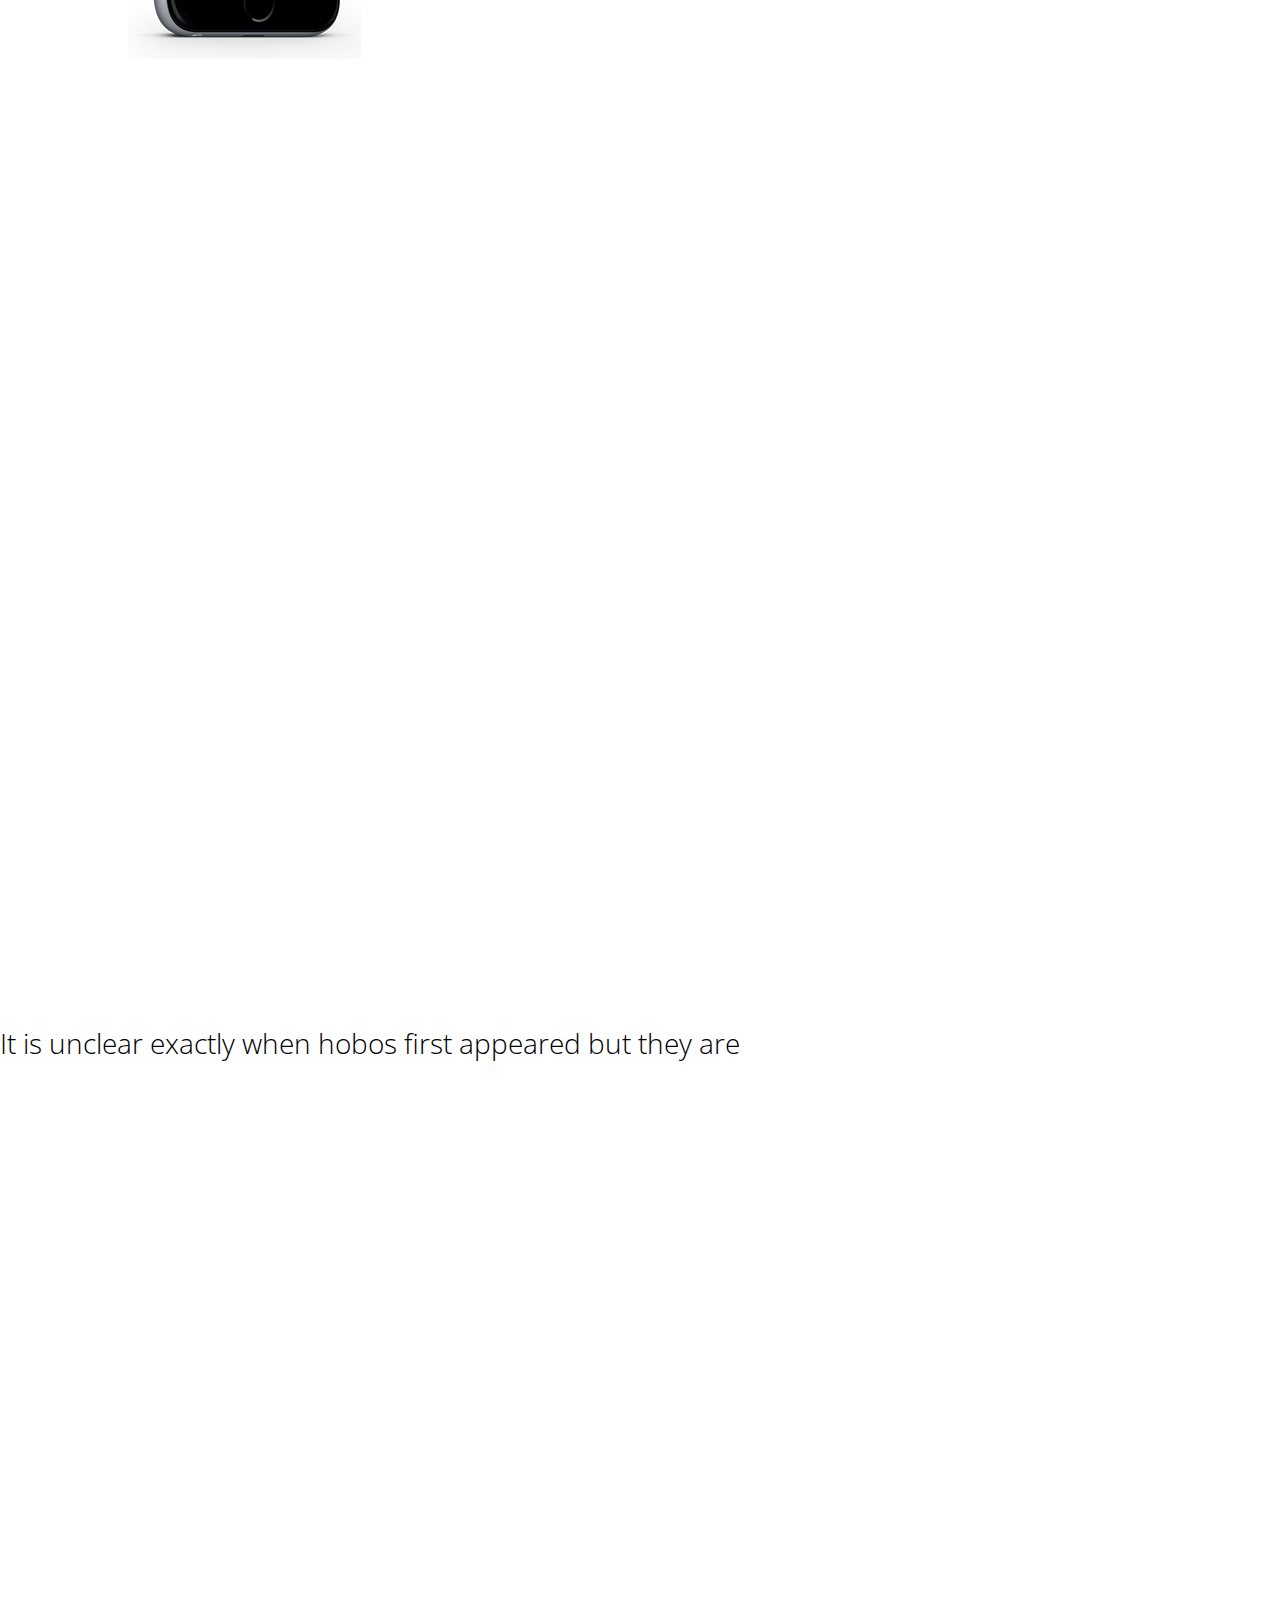
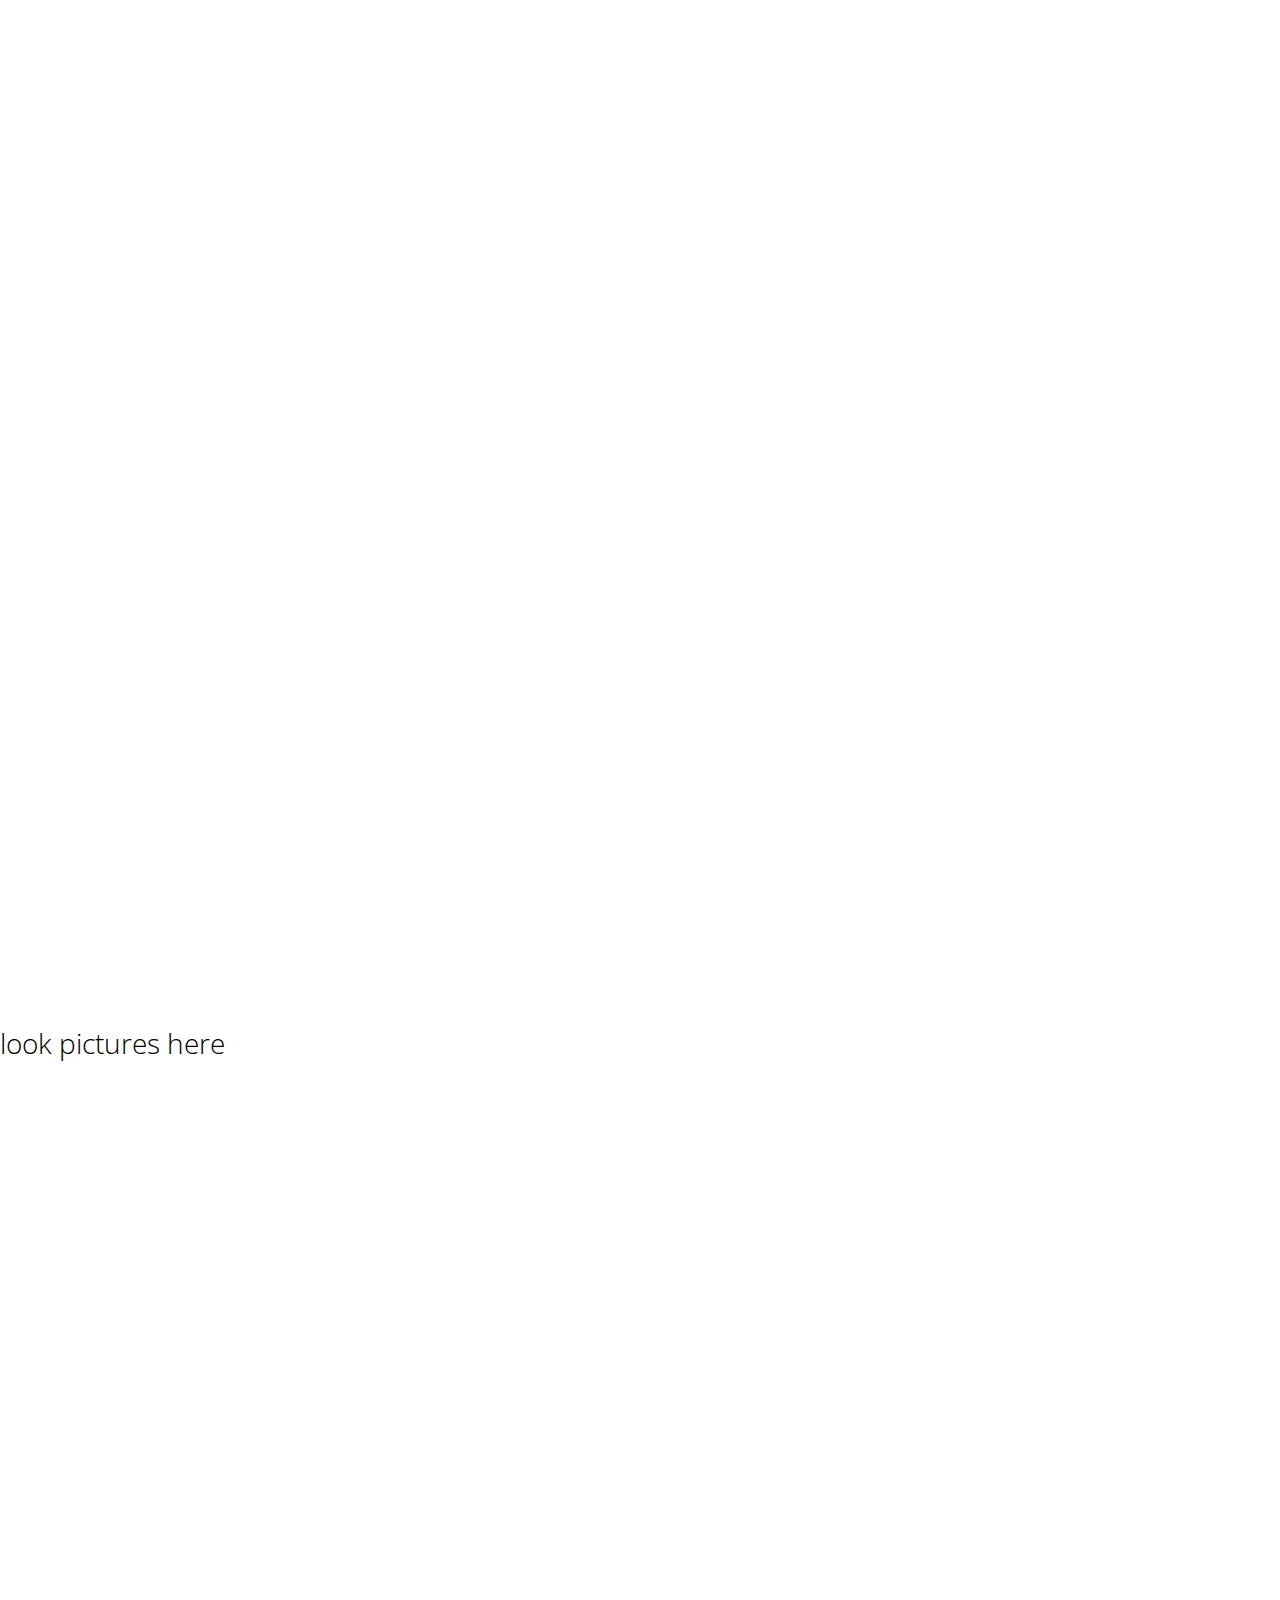
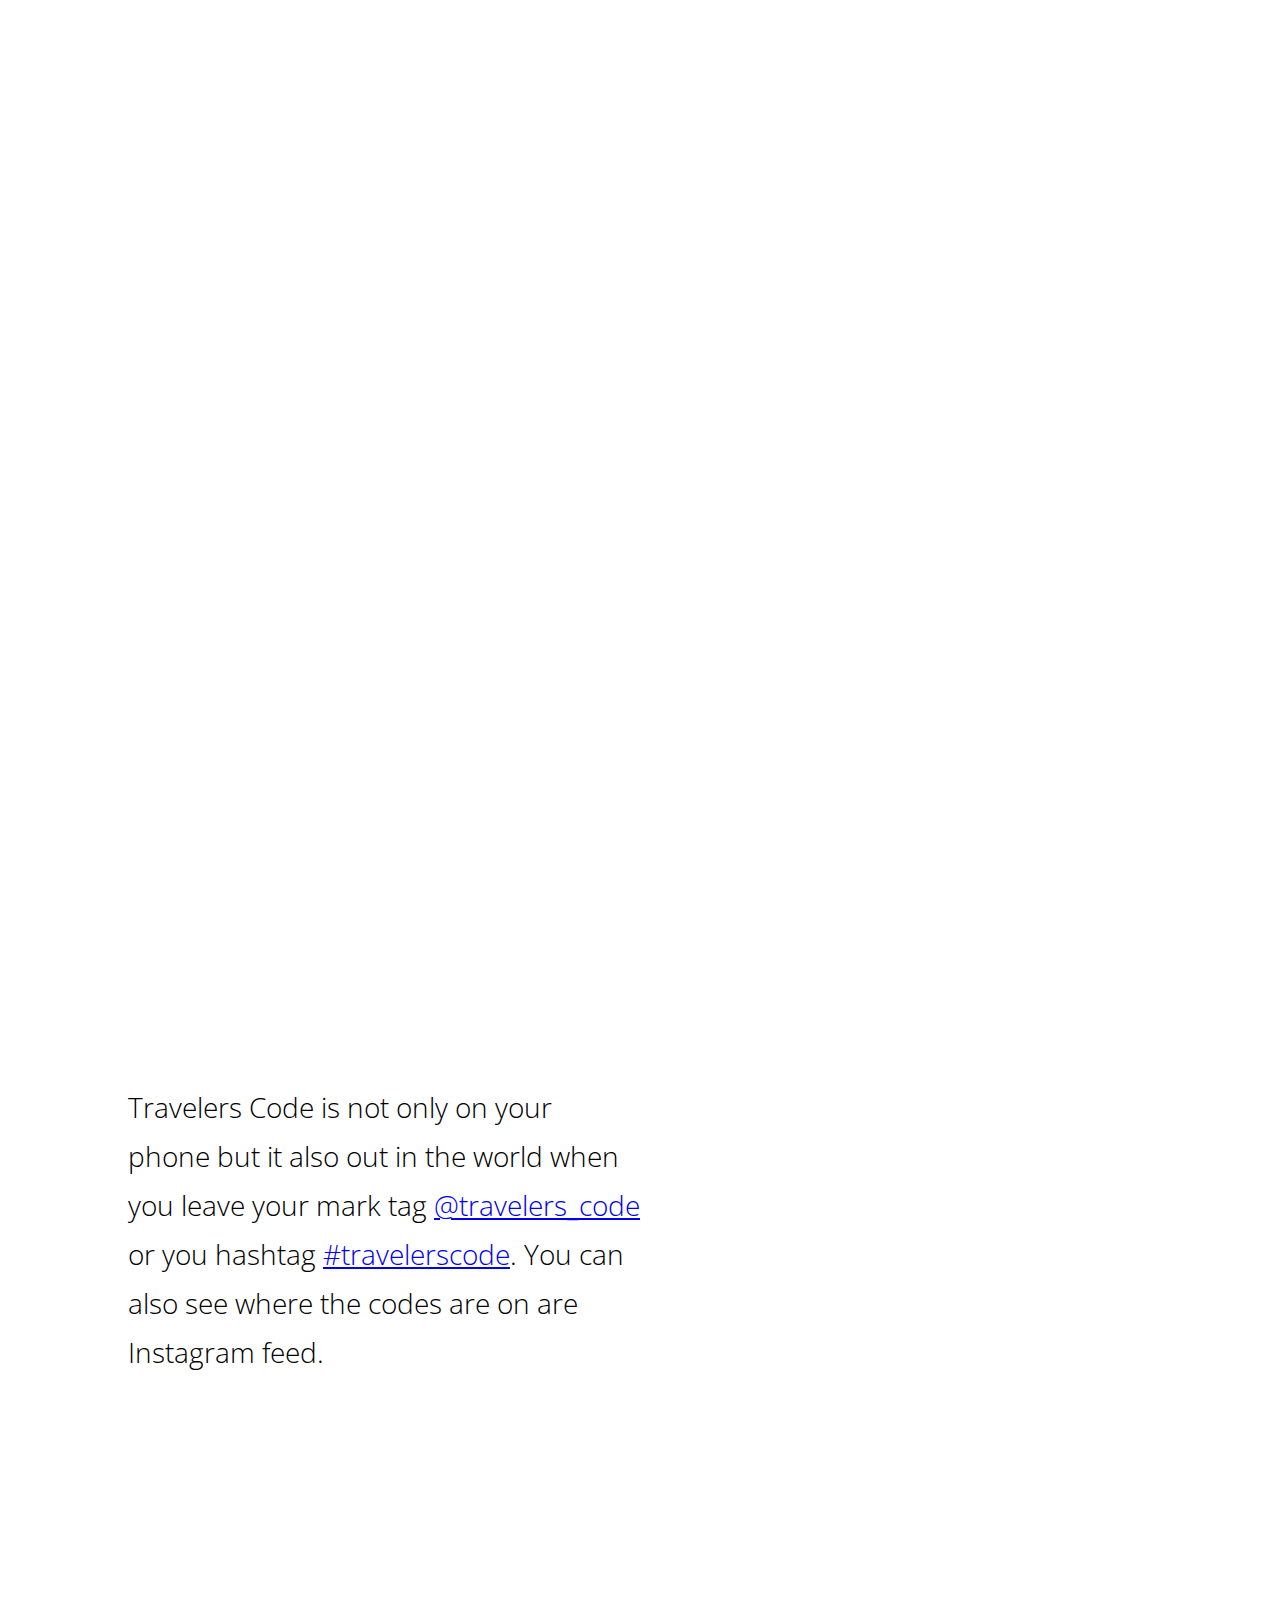
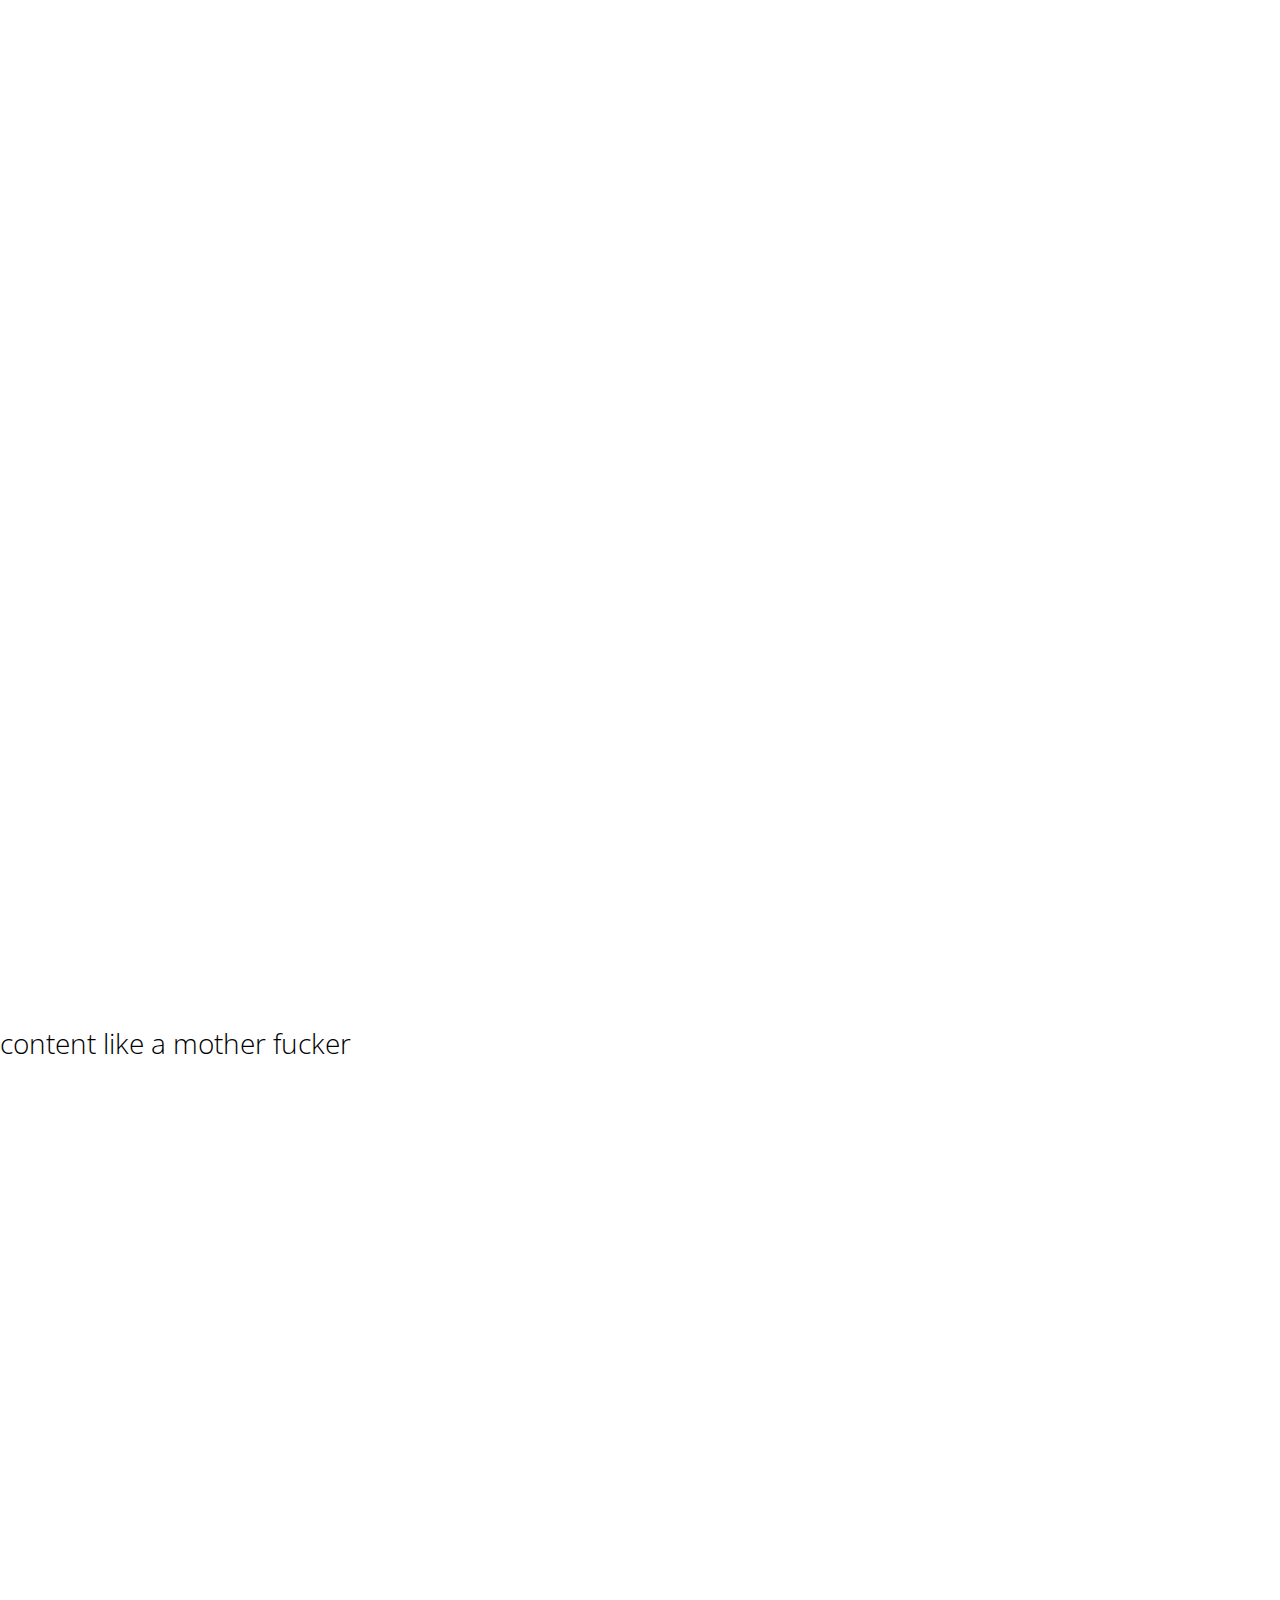
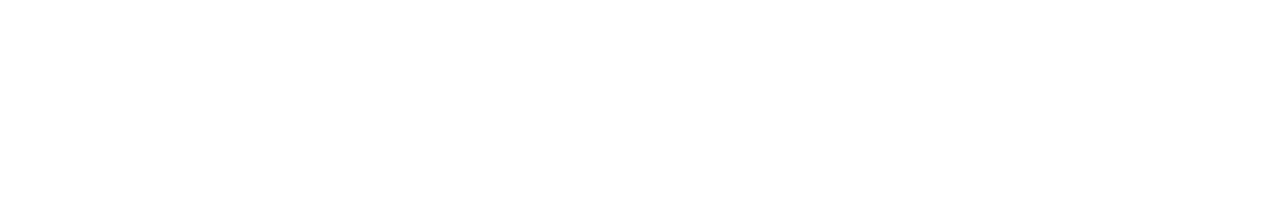
==== commit a07bd72a: "up" ====
--- a/index.html
+++ b/index.html
@@ -16,13 +16,14 @@
 		<link rel="stylesheet" href="css/style.css">
 		<script src="js/vendor/modernizr-2.6.2.min.js"></script>
 		<script src="http://s.codepen.io/assets/libs/modernizr.js" type="text/javascript"></script>
-		<link href='https://fonts.googleapis.com/css?family=Lato:400,900,100,300,700' rel='stylesheet' type='text/css'>
+		<link href='https://fonts.googleapis.com/css?family=Open+Sans:400,300,600,700,400italic,800' rel='stylesheet' type='text/css'>
 	</head>
 	<body>
 		<div class="softlinks">
 		<a href="#hero2"><img src="images/history-10.png" width=15% height=15%></a><br>
 		<a href="#hero3"><img src="images/examples-07.png" width=15% height=15%></a><br>
-		<a href="#hero4"><img src="images/hashtag-27.png" width=15% height=15%></a>
+		<a href="#hero4"><img src="images/hashtag-27.png" width=15% height=15%></a><br>
+		<a href="#hero5"><img src="images/downloads-26.png" width=15% height=15%></a>
 		</div>
 		
 		<section id="hero1" class="hero">
@@ -35,7 +36,11 @@
 
 		<section class="content">
 				<div class="inner">
-					things are going to be here to in just a second
+					<div class="imagesleft">
+						<img src="images/for_web_mock.png">
+					</div>
+				<div class="aboutwords">
+					Travelers Code is a visual language for travelers to leave messages for others so they know whats going on in any different loaction.  
 				</div>
 		</section>
 
@@ -77,14 +82,28 @@
 		
 		<section class="content">
 			<div class="inner">
-				<div class="socialmedia">
-					Travelers Code is not only on your phone but it also out in the world when you leave your mark tag <a href="https://www.instagram.com/travelers_code/">@travelers_code</a> or you hashtag #travelerscode. You can also see where the codes are on are Instagram feed.
+				<div class="smwordsleft">
+					Travelers Code is not only on your phone but it also out in the world when you leave your mark tag <a href="https://www.instagram.com/travelers_code/">@travelers_code</a> or you hashtag <a href="https://www.instagram.com/explore/tags/travelerscode/">#travelerscode</a>. You can also see where the codes are on are Instagram feed.
 				</div>
 				<div class="instagram">
 				<!-- SnapWidget -->
 <iframe src="http://snapwidget.com/in/?u=dHJhdmVsZXJzX2NvZGV8aW58MTI1fDN8M3x8bm98NXxub25lfG9uU3RhcnR8eWVzfG5v&ve=260416" title="Instagram Widget" class="snapwidget-widget" allowTransparency="true" frameborder="0" scrolling="no" style="border:none; overflow:hidden; width:390px; height:390px"></iframe>
 				</div>
 
+			</div>
+		</section>
+		
+		<section id="hero5" class="hero">
+			<div class="inner">
+				<div class="sectiontitle">
+					DOWNLOADS
+				</div>
+			</div>
+		</section>
+		
+		<section class="content">
+			<div class="inner">
+				content like a mother fucker
 			</div>
 		</section>
 	
--- a/css/travelerscode.css
+++ b/css/travelerscode.css
@@ -26,7 +26,7 @@
   height:60px;
   line-height:60px; 
   text-align:center;
-  font-family: 'Roboto Slab', serif; 
+  font-family: 'lato', serif; 
   text-decoration:none;
   text-transform:uppercase; 
   letter-spacing:2px; 
@@ -46,7 +46,7 @@
   background-attachment:fixed;
 }
 
-#hero3{background: url(http://www.travelerscode.net/images/bridge.jpg);
+#hero3{background: url(http://www.travelerscode.net/images/header3.jpg);
   background-size:cover;
   background-position:center center;
   background-attachment:fixed;
@@ -57,15 +57,21 @@
   background-position:center center;
   background-attachment:fixed;
   }
+  
+#hero5{background: url(http://www.travelerscode.net/images/bridge.jpg);
+  background-size:cover;
+  background-position:center center;
+  background-attachment:fixed;
+}  
 
 .hero, .content{
-  text-align:center; 
+  
   position:relative;
   width: 100%;
 }
 
 .inner{
-  min-height:600px;
+  min-height:800px;
   position: relative;
 }
 
@@ -86,7 +92,7 @@
 
 
 h3 {
-  font-family: 'Varela', sans-serif;
+  font-family: 'lato', sans-serif;
   font-weight: 800;
 }
 
--- a/css/style.css
+++ b/css/style.css
@@ -6,17 +6,17 @@
 
 
 body {
-	font-size: 1.6em;
 	background-color: white;
 	/* Prevent horizontal Scrolling */
 	height: 100vh;
 	margin: 0;
-  margin-top: 0;
-}
-
-a {
-	text-decoration: none;
-}
+	margin-top: 0;
+	font-weight: 300;
+	font-family: 'Open Sans', sans-serif;
+	font-size: 28px;
+	line-height: 175%;
+	}
+
 
 
 
@@ -28,8 +28,8 @@
 
 .softlinks {
 	position: fixed;
-	top: 5;
-	right: -35%;
+	left: 20px;
+	top: 85px;
 	z-index: 1;
 }
 /*
@@ -46,37 +46,47 @@
 .codestyle {
 	color: white;
 	font-size: 50px;
-	font-family: 'lato';
+	font-family: 'Open Sans', sans-serif;
 	text-decoration: line-through;
 }
 
 .sectiontitle {
 	color: white;
 	font-size: 150px;
-	font-family: 'lato';
+	font-family: 'Open Sans', sans-serif;
 	padding-top: 30%;
 	padding-bottom: 20%;
 	letter-spacing: 5px;
-}
-
-.socialmedia {
-	font-size: 25px;
-	font-family: 'lato';
+	text-align: center;
+	font-weight: 900;
+}
+
+
+.imagesleft {
 	float: left;
-	width: 45%;
 	padding-top: 5%;
 	padding-left: 10%;
-	
-}
-
-.instagram {
+}
+
+.imagesright {
 	float: right;
 	padding-top: 5%;
 	padding-right: 10%;
+}
+
+.instagram {
+	float: right;
+	padding-top: 6%;
+	padding-right: 10%;
 	width:45%;
 }
 
-
+.smwordsleft {
+	float: left;
+	padding-left: 10%;
+	padding-top: 5%;
+	width: 50%;
+}
 
 path {
   fill: none;
@@ -242,7 +252,7 @@
 }
 
 .navi .primary-navi a {
-  	font-family: 'Raleway', sans-serif;
+  	font-family: 'Open Sans', sans-serif;
   	font-size: 2.4rem;
   	color: #D7DADB;
   	display: inline-block;
@@ -328,4 +338,6 @@
   	.navi .primary-navi a {
     	font-size: 2.4rem;
   	}
+  	
+
 }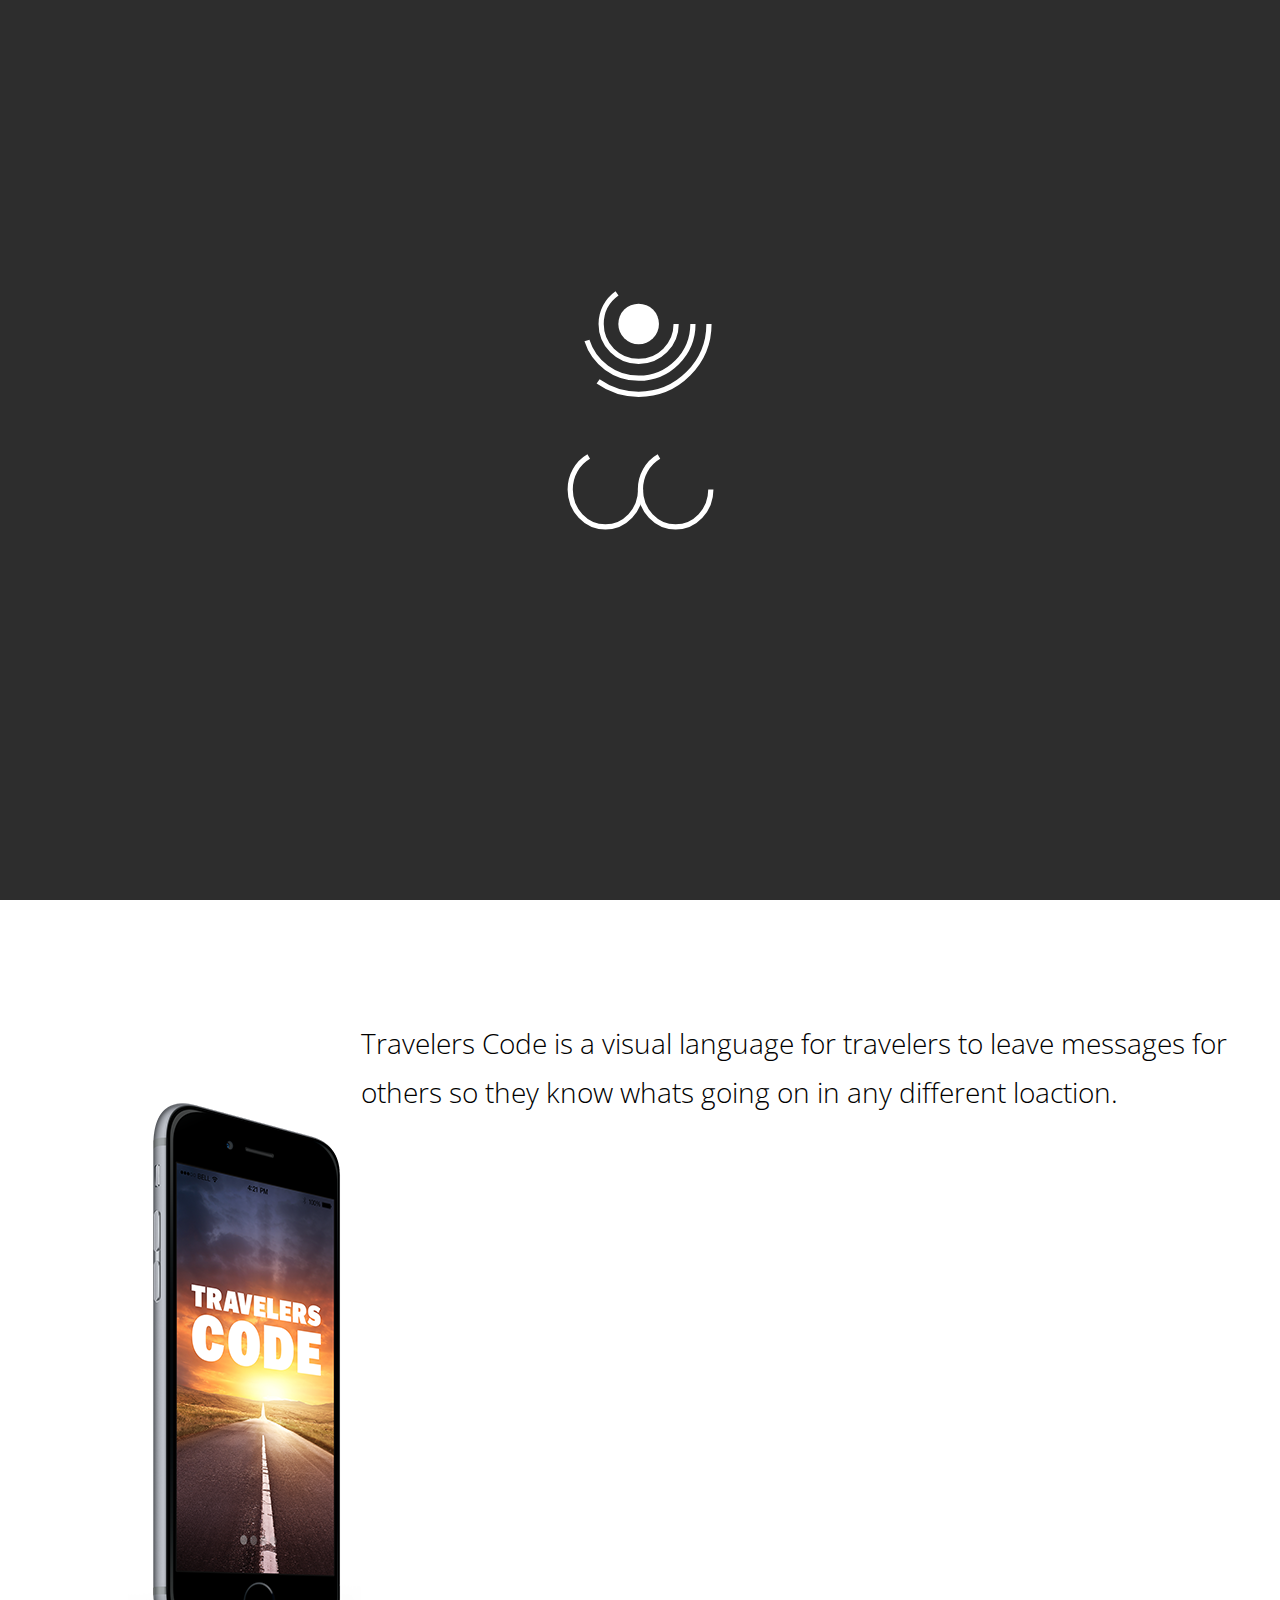
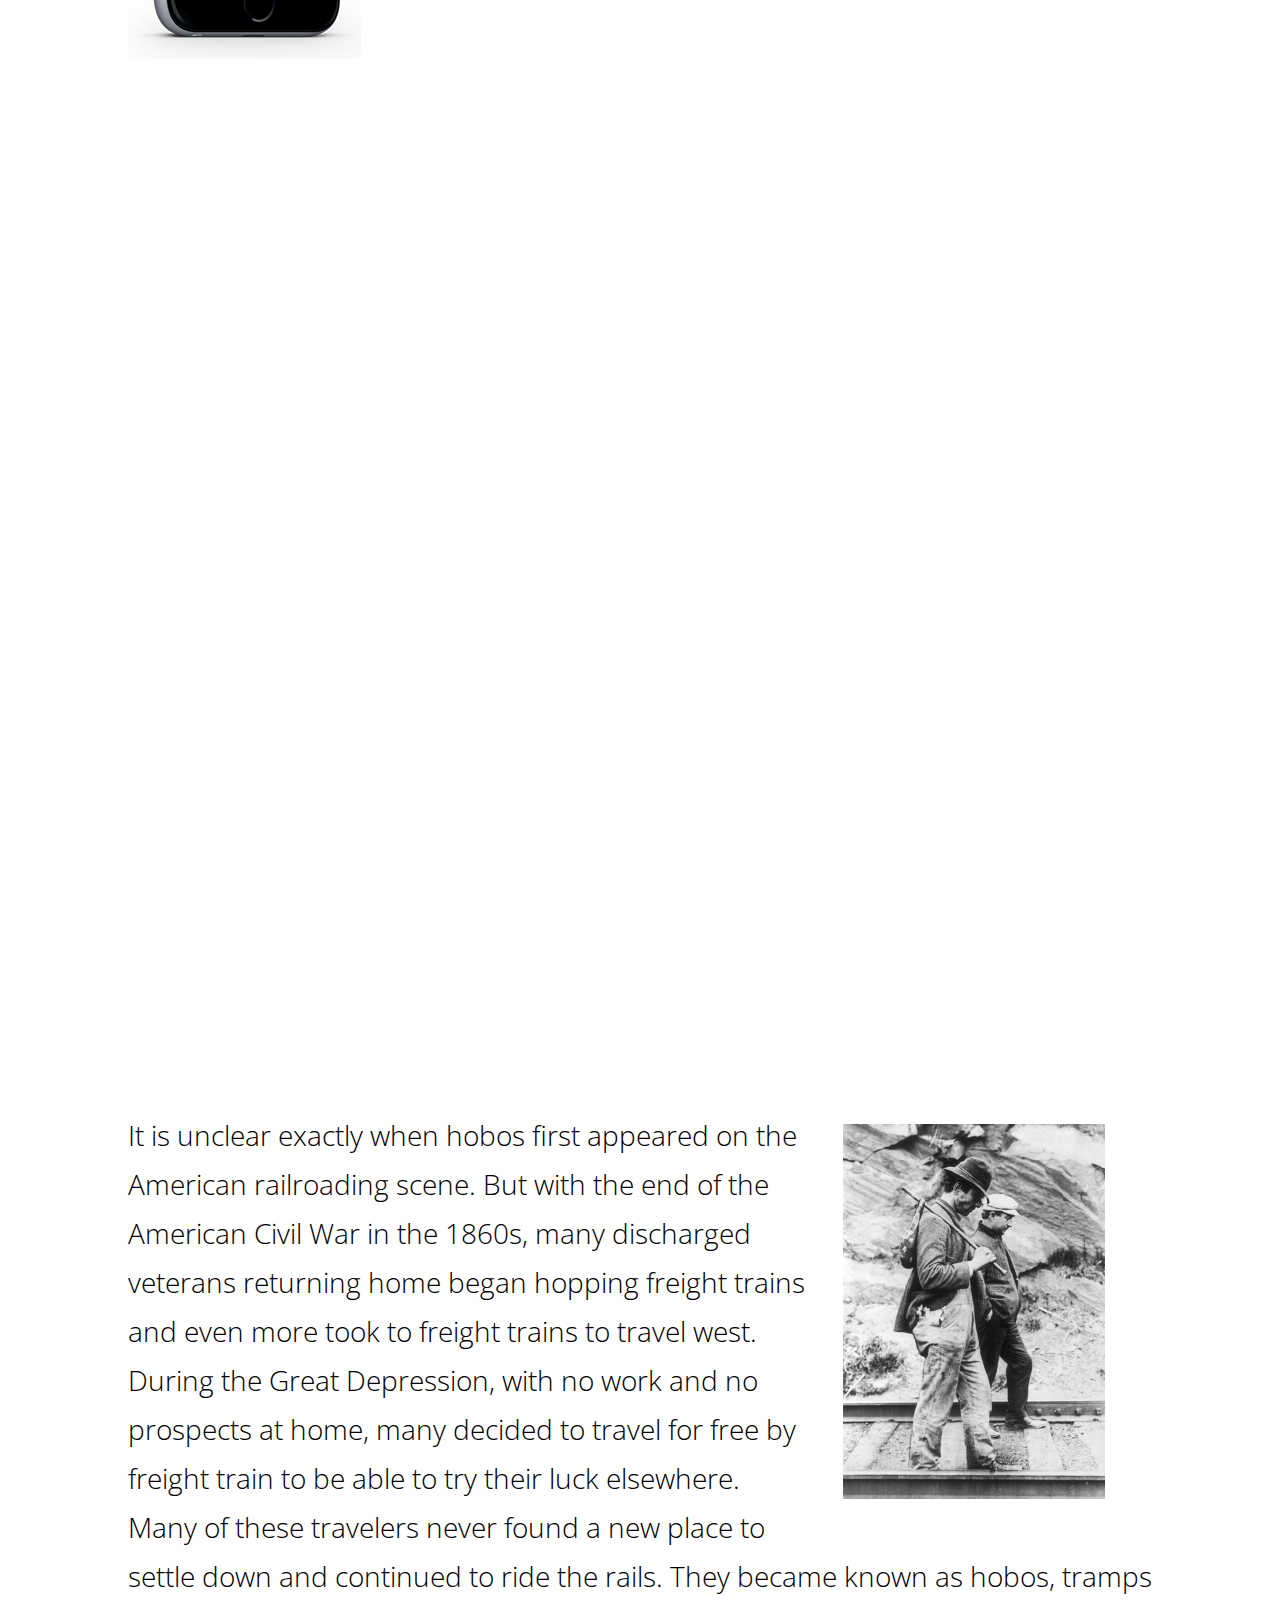
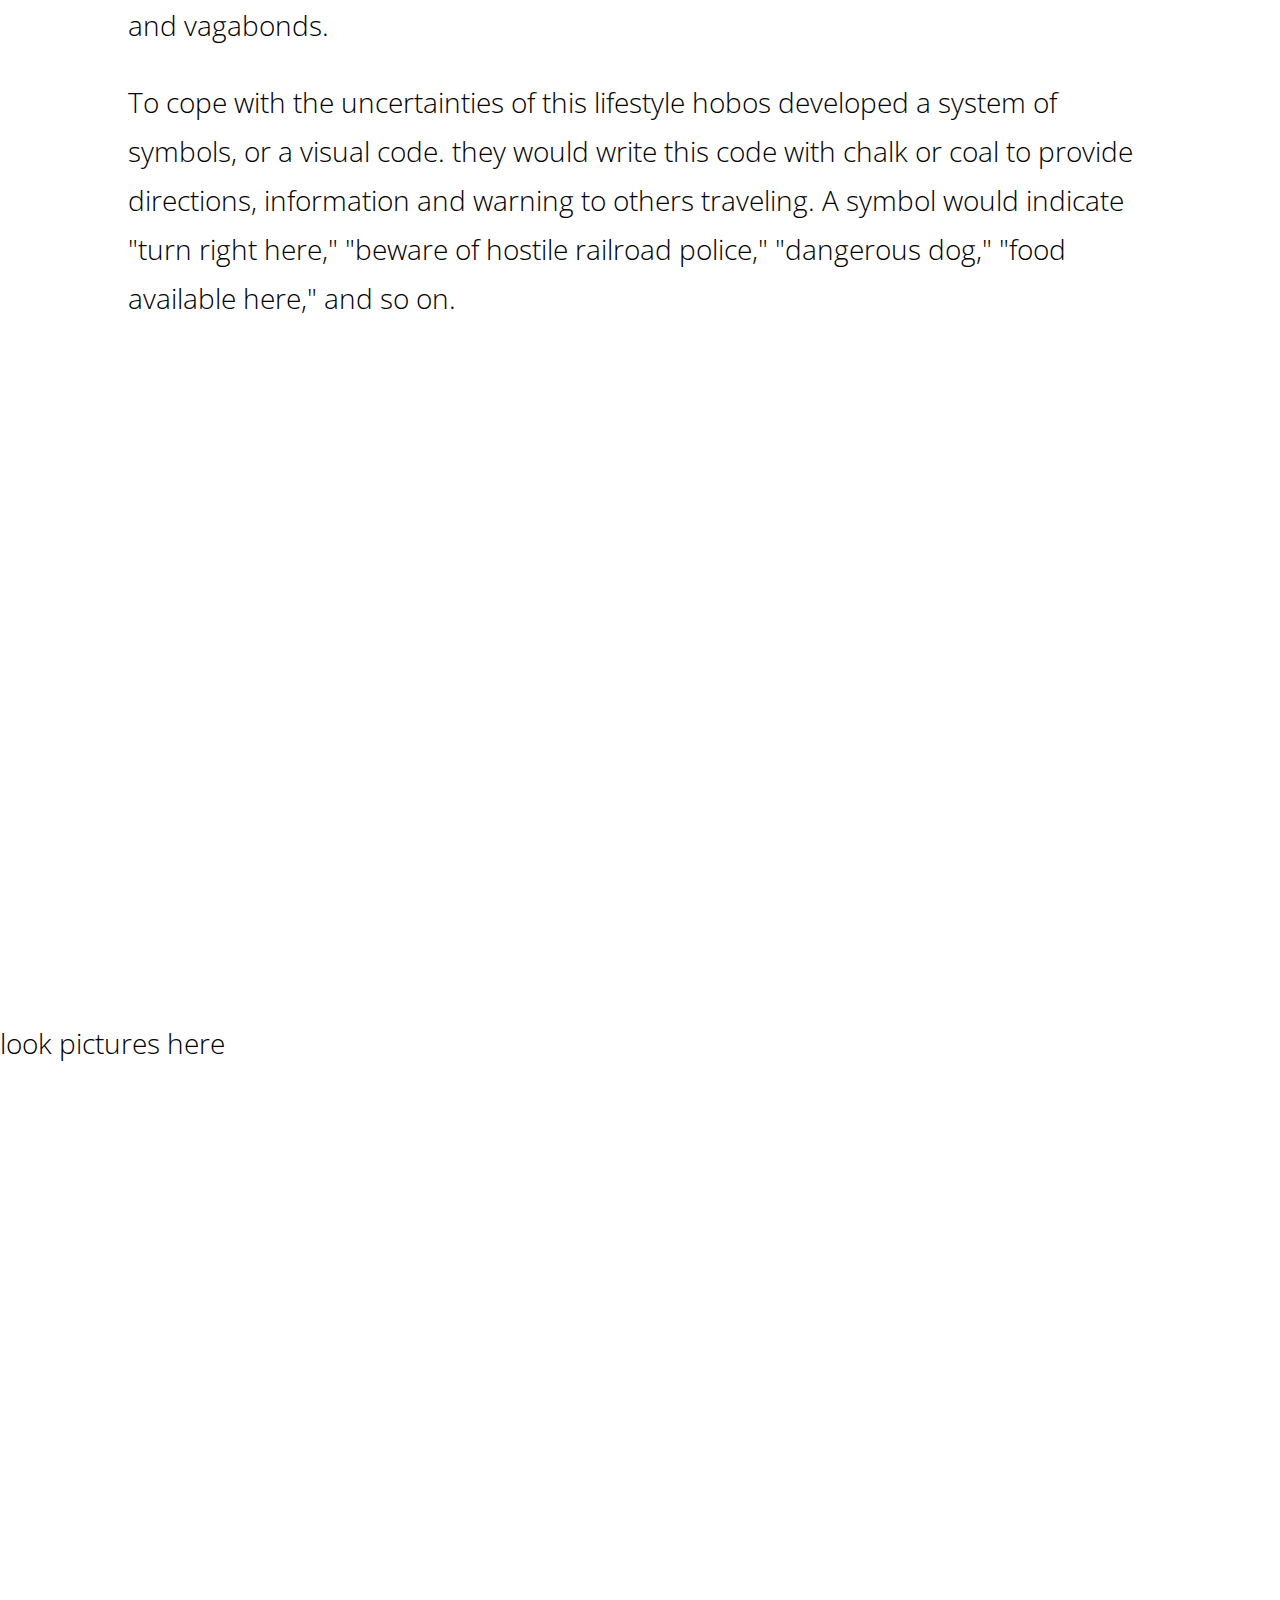
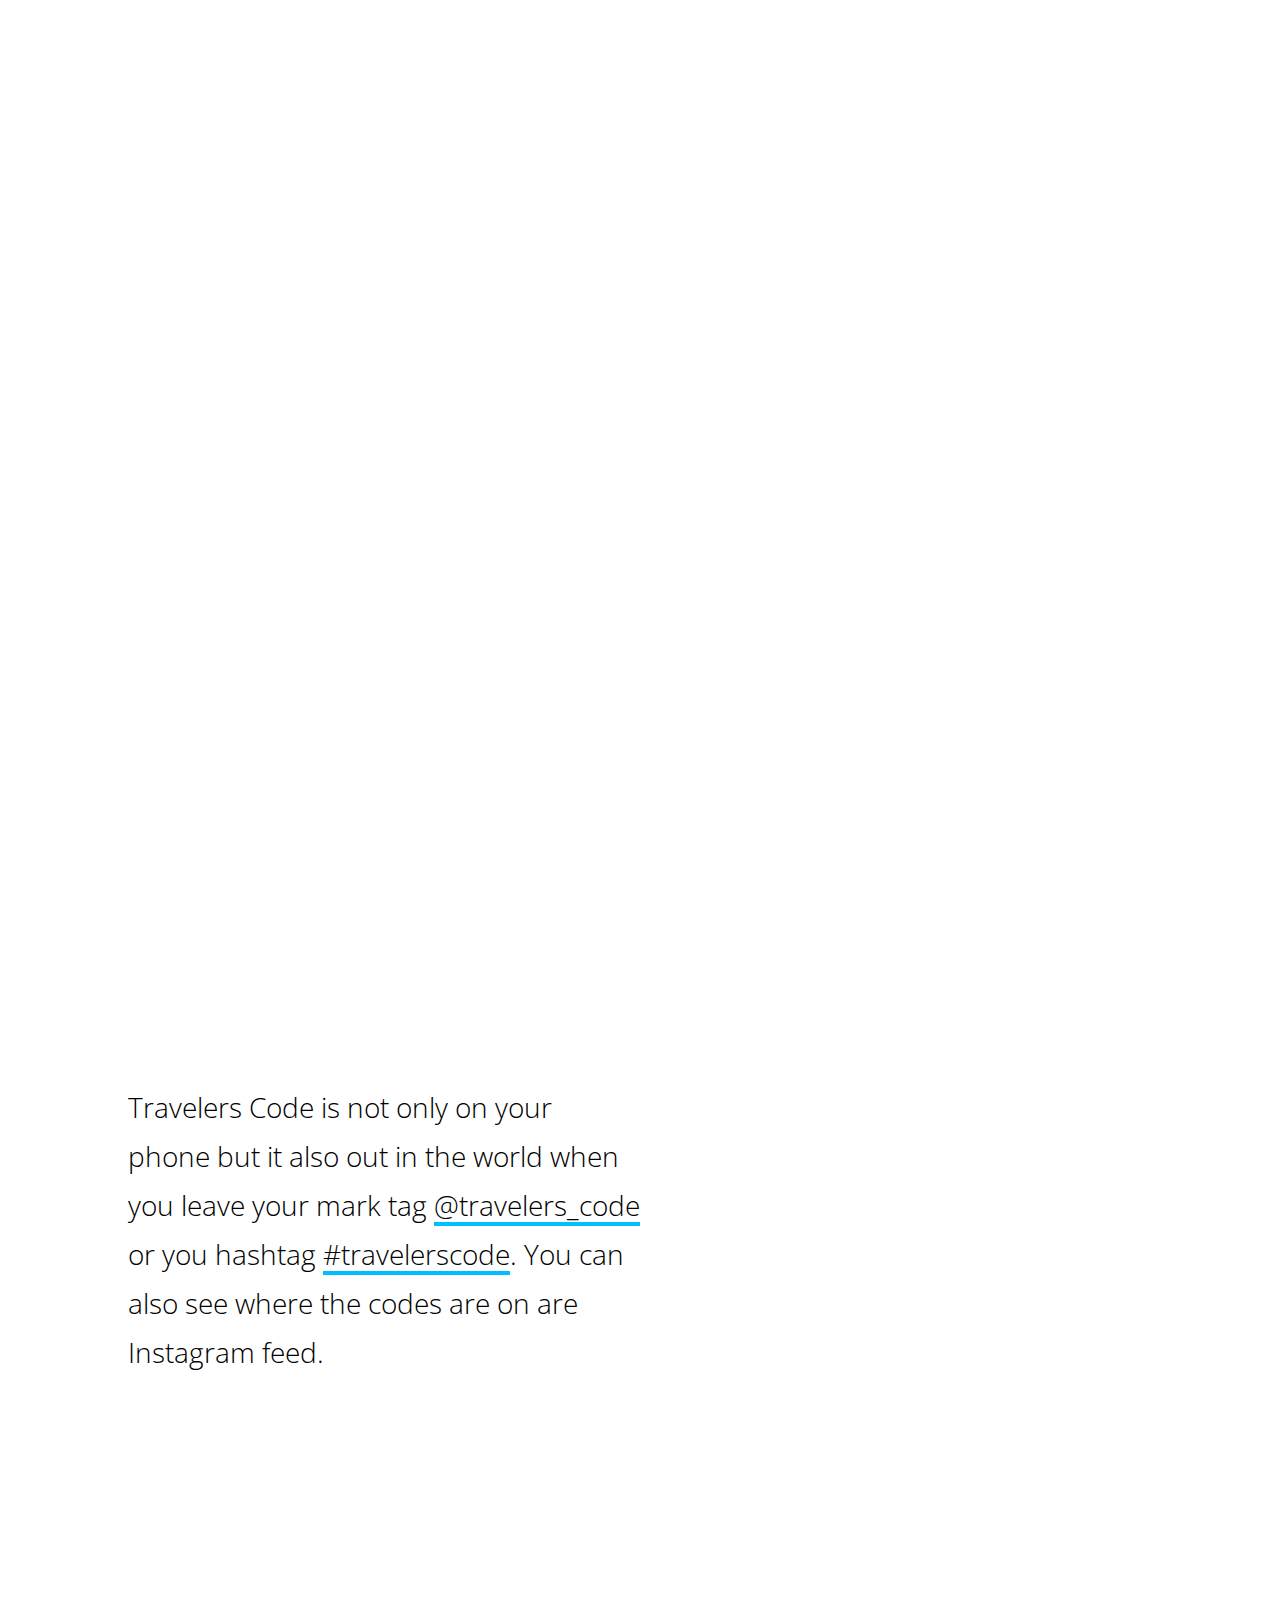
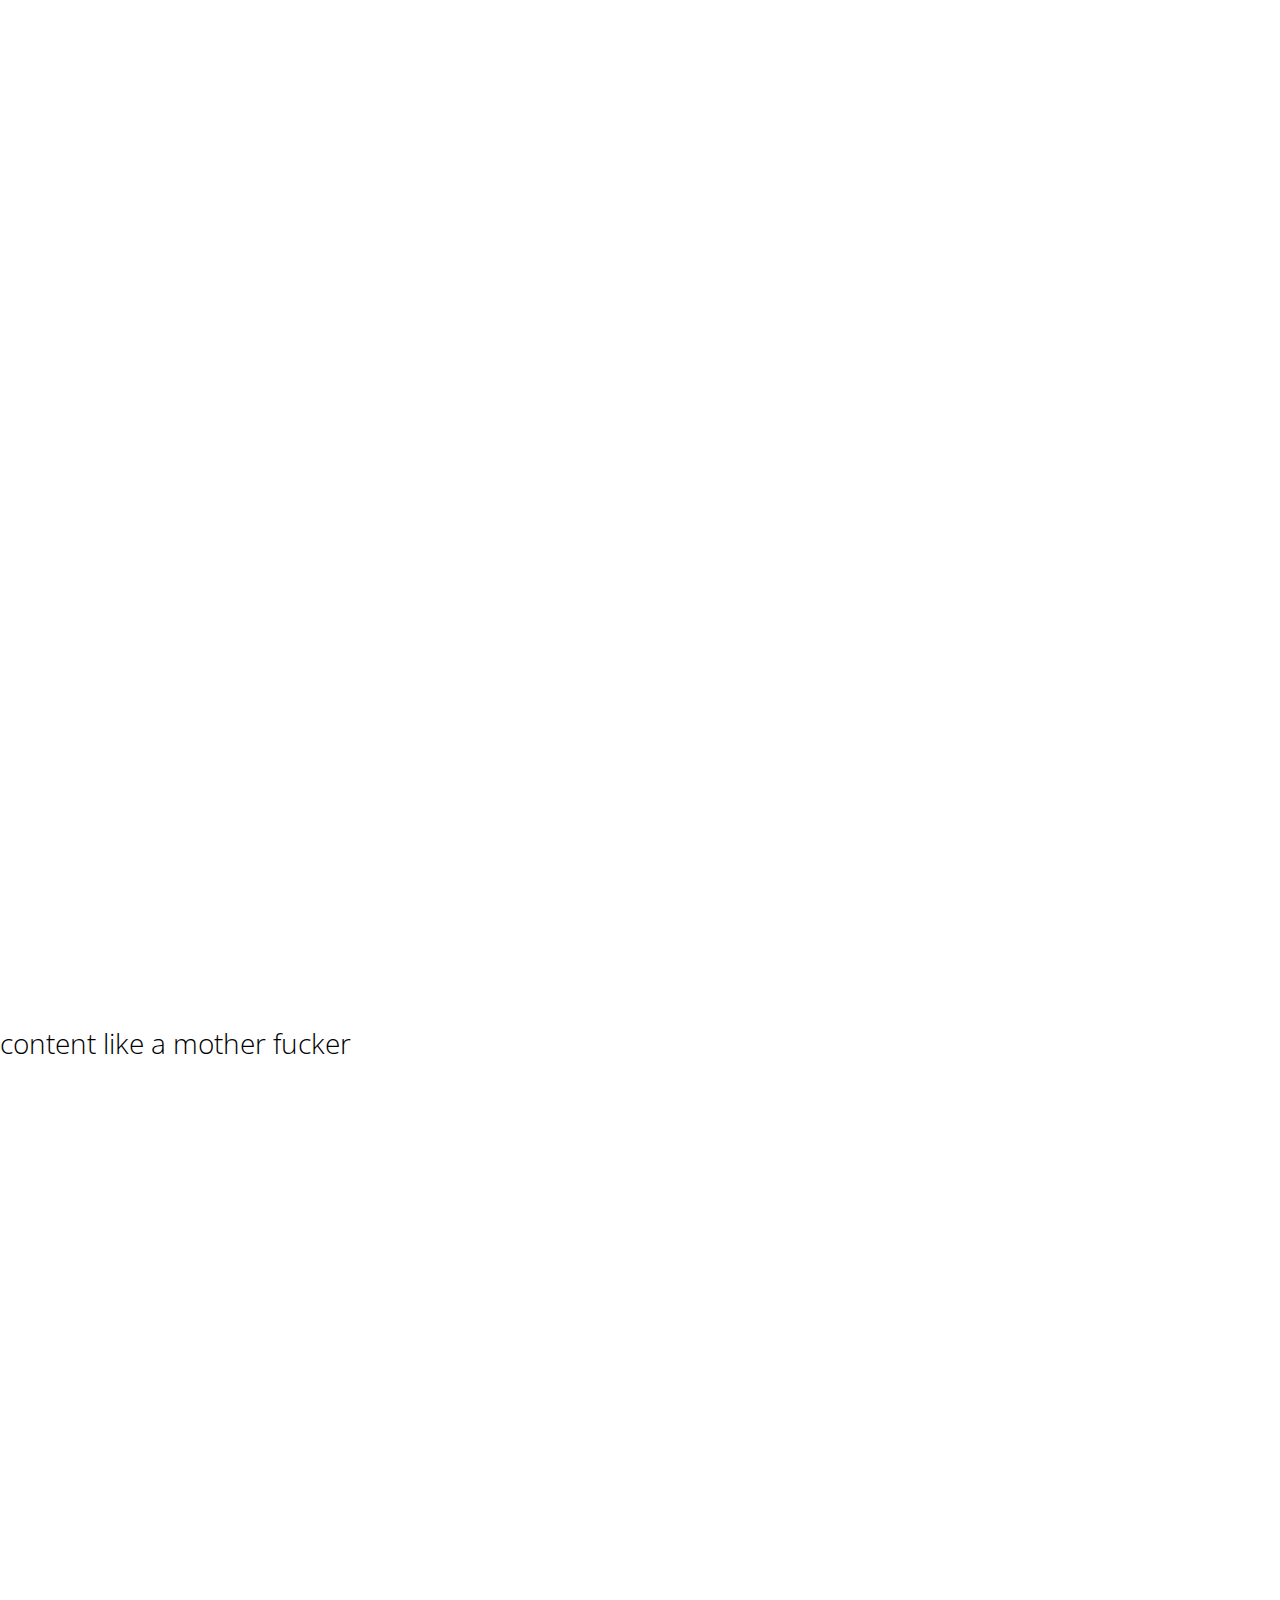
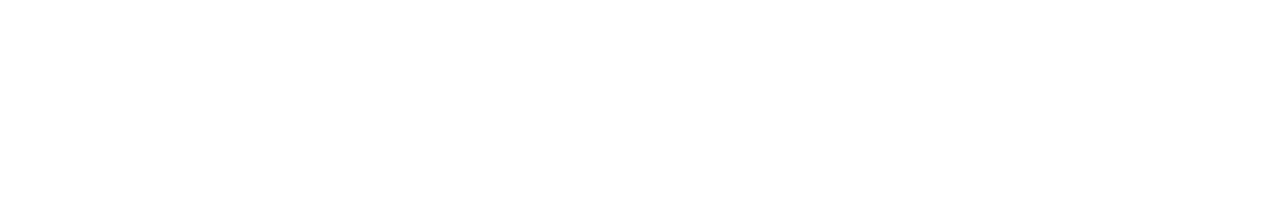
==== commit aa0d50a9: "up" ====
--- a/index.html
+++ b/index.html
@@ -54,7 +54,14 @@
 
 		<section class="content">
 				<div class="inner">
-					It is unclear exactly when hobos first appeared but they are 
+					<div class="hstext"> 
+						<div class="imghs">
+							<img src="images/Hobos2.jpg" width="50%" height="50%">
+						</div>
+						<p>It is unclear exactly when hobos first appeared on the American railroading scene. But with the end of the American Civil War in the 1860s, many discharged veterans returning home began hopping freight trains and even more took to freight trains to travel west. During the Great Depression, with no work and no prospects at home, many decided to travel for free by freight train to be able to try their luck elsewhere. Many of these travelers never found a new place to settle down and continued to ride the rails. They became known as hobos, tramps and vagabonds.</p>
+						
+						<p>To cope with the uncertainties of this lifestyle hobos developed a system of symbols, or a visual code. they would write this code with chalk or coal to provide directions, information and warning to others traveling. A symbol would indicate "turn right here," "beware of hostile railroad police," "dangerous dog," "food available here," and so on.</p>
+					</div>
 				</div>
 		</section>
 		
--- a/css/style.css
+++ b/css/style.css
@@ -17,7 +17,18 @@
 	line-height: 175%;
 	}
 
-
+.inner a {
+  text-decoration:none;
+  border-bottom: 2px solid deepskyblue;
+  box-shadow: inset 0 -2px 0 deepskyblue;
+  color: inherit;
+  transition: background 0.1s cubic-bezier(.33,.66,.66,1);
+}
+
+.inner a:hover {
+  background: deepskyblue;
+  color: white;
+}
 
 
 ul {
@@ -87,6 +98,27 @@
 	padding-top: 5%;
 	width: 50%;
 }
+.hstext {
+	float: left;
+	padding-left: 10%;
+	padding-top: 5%;
+	padding-right: 10%;
+}
+
+.imghs {
+	float: right;
+	margin-right: -21%;
+	margin-top: 4%;
+	padding-left: 3%;
+	
+}
+
+
+
+
+
+
+
 
 path {
   fill: none;
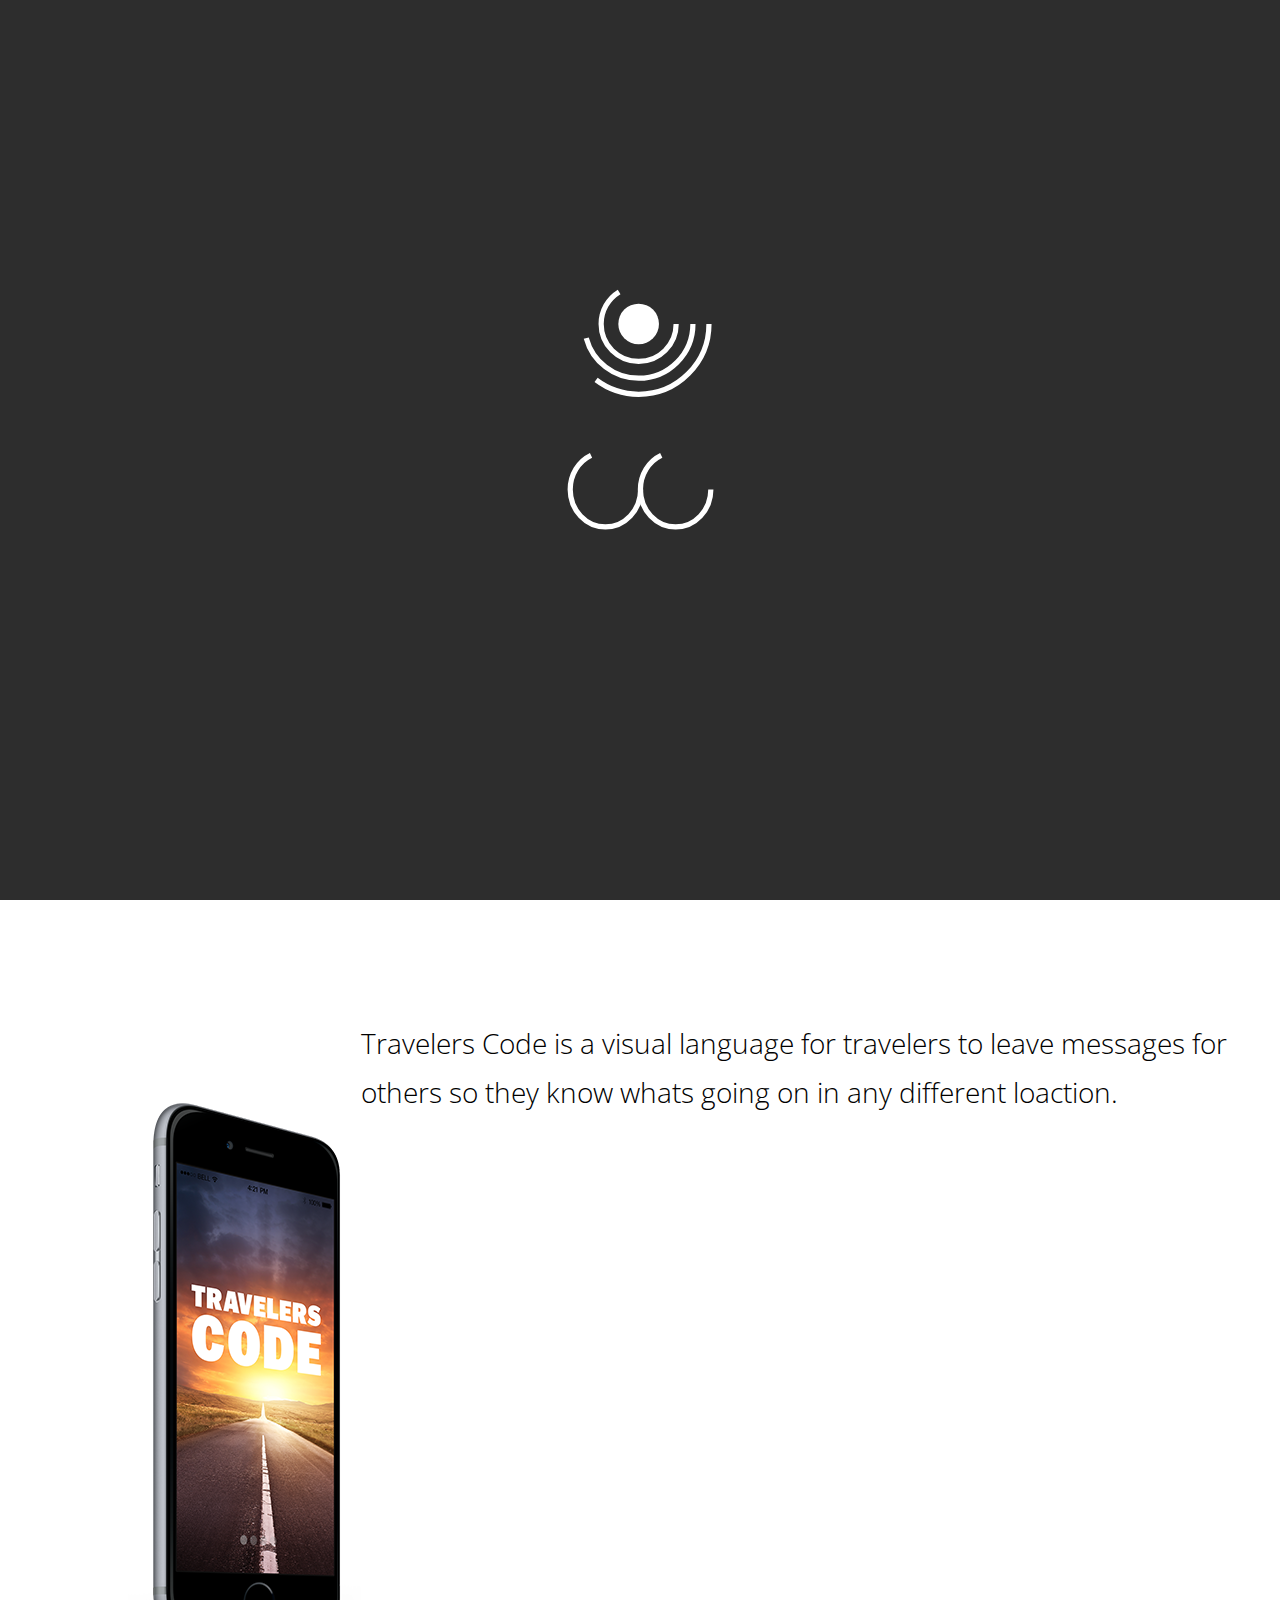
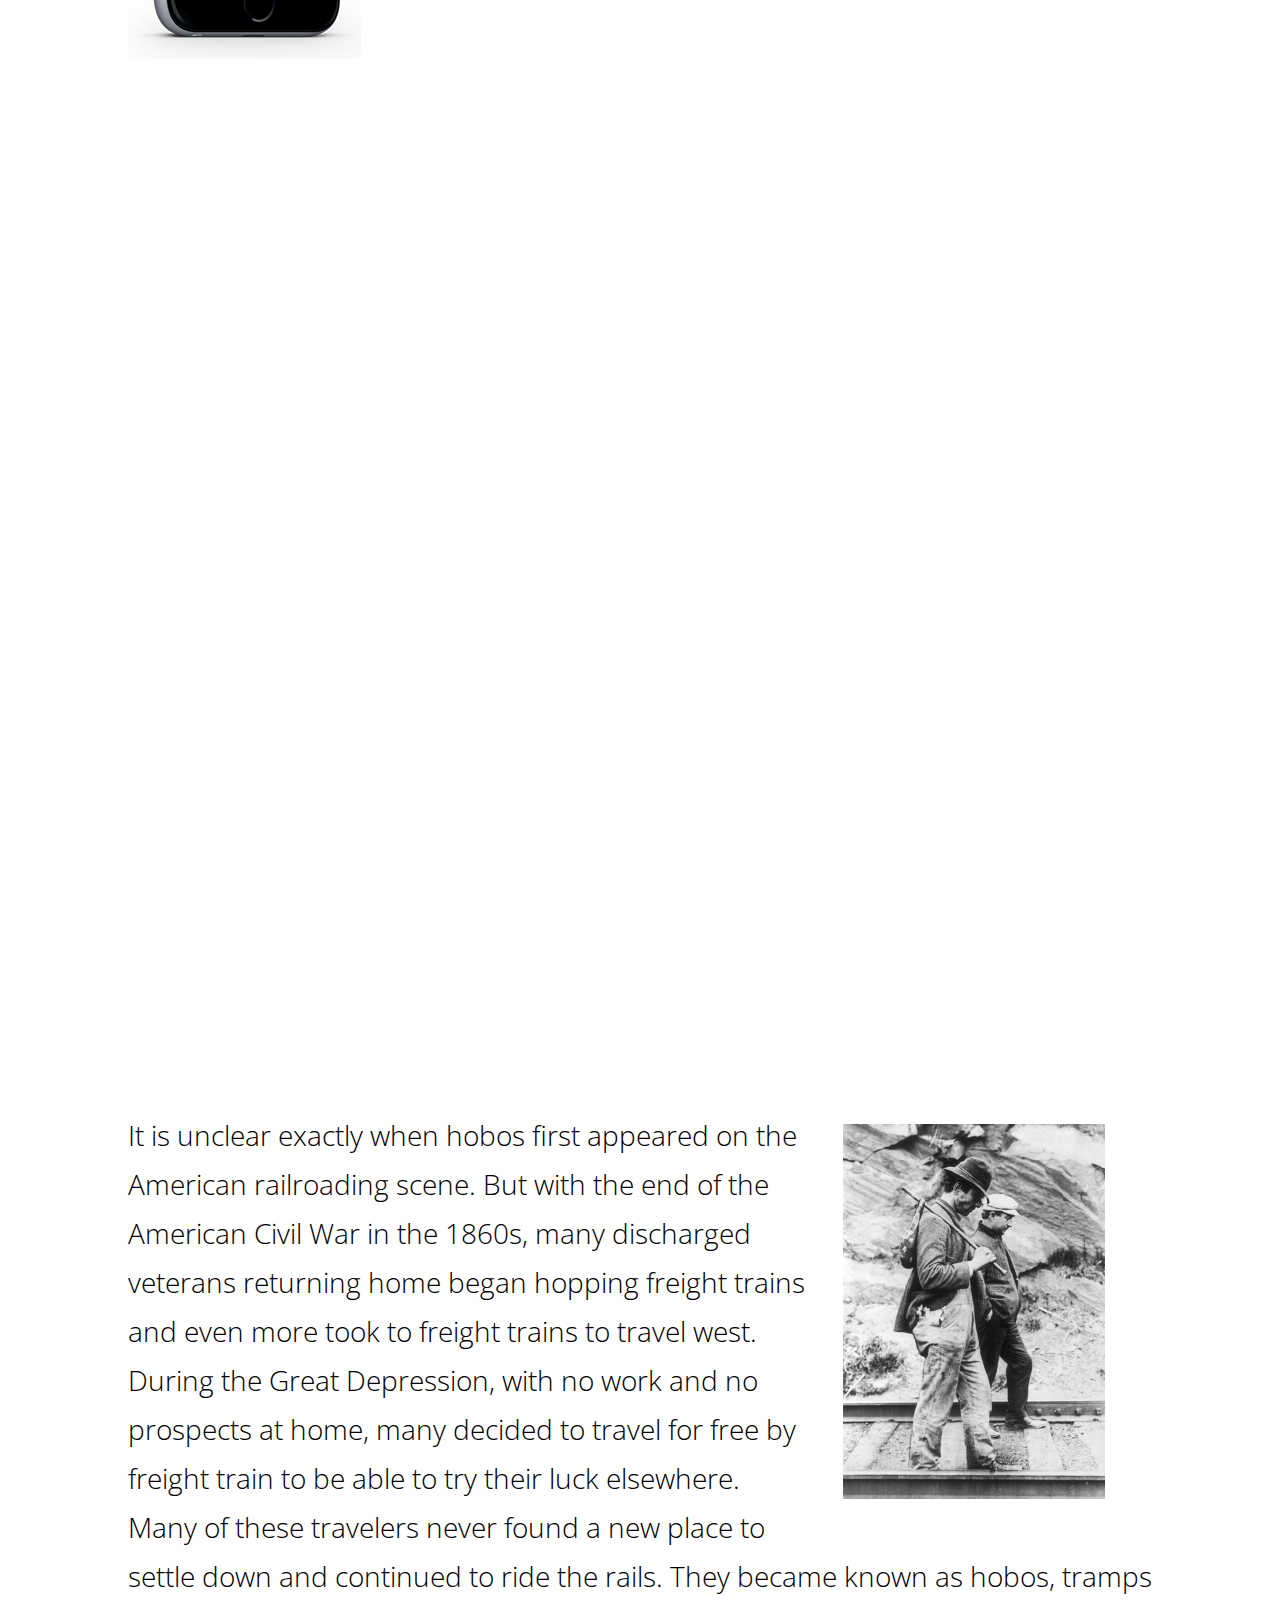
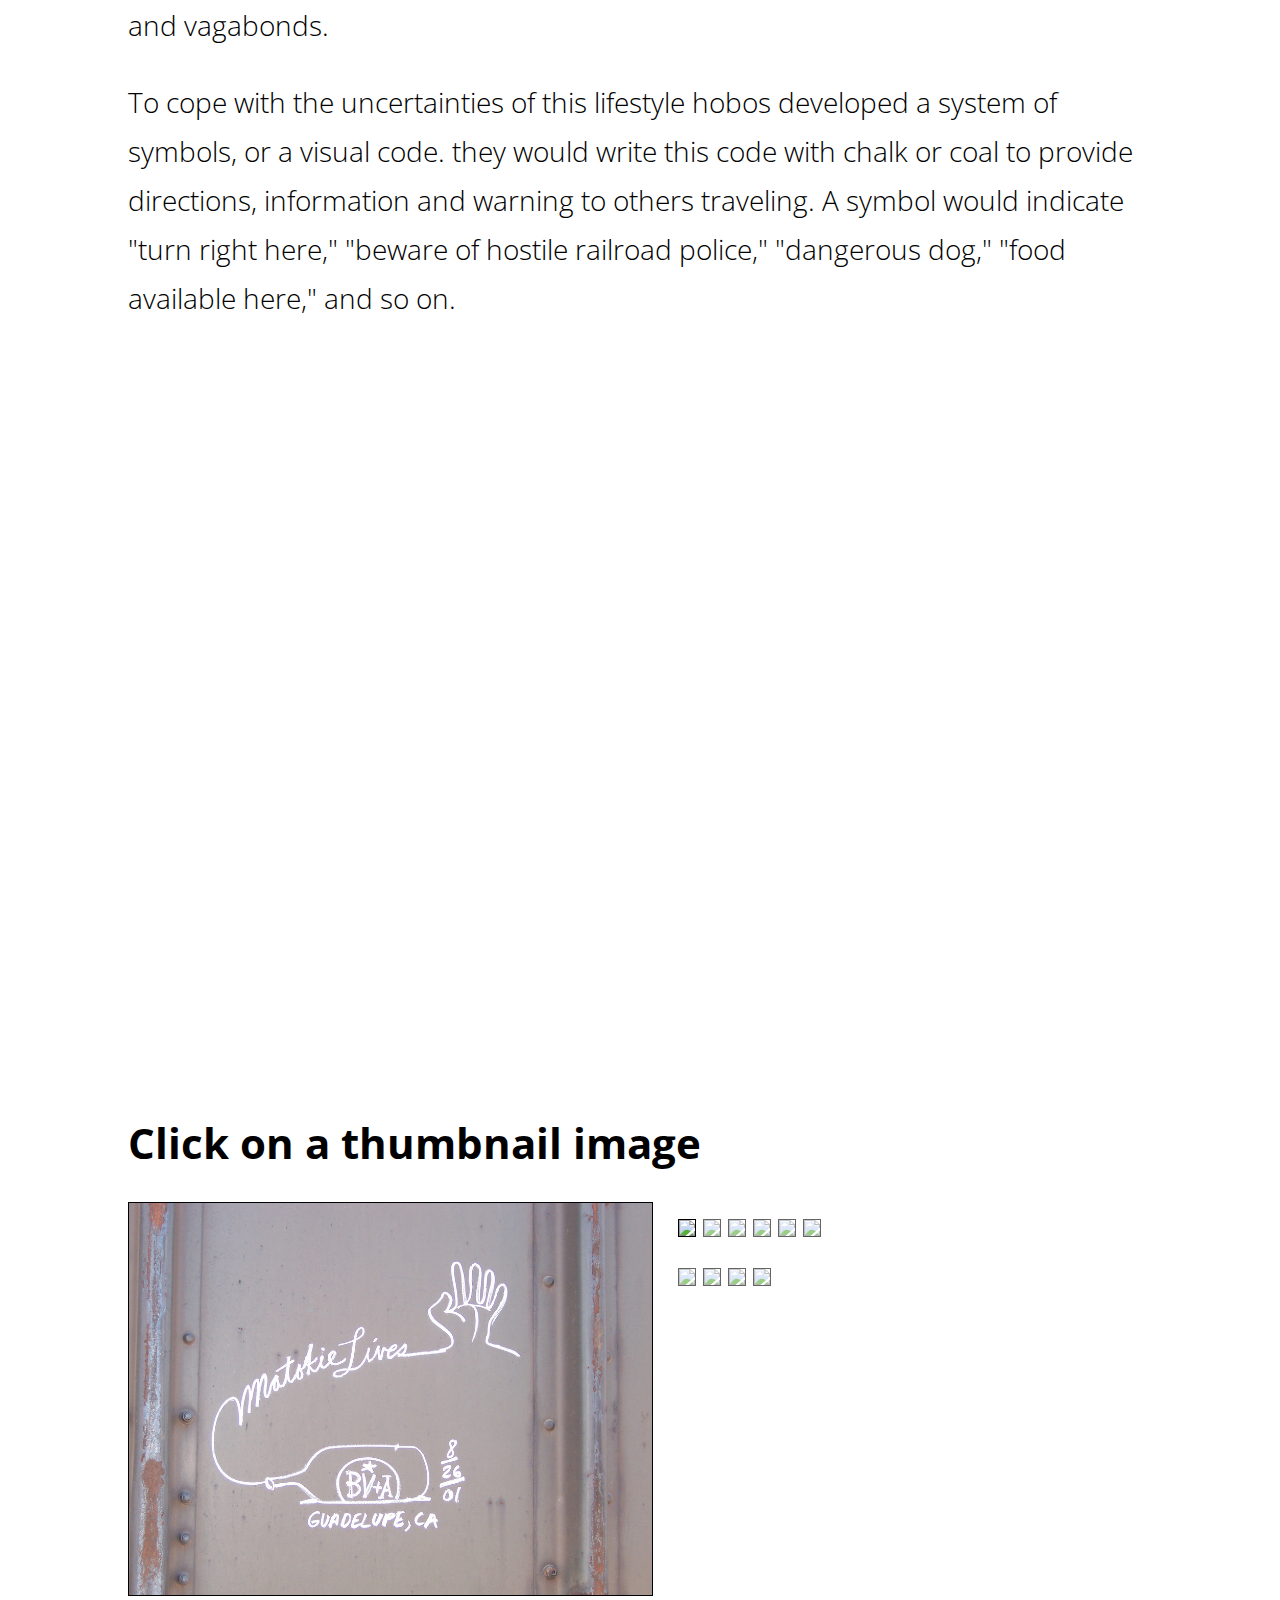
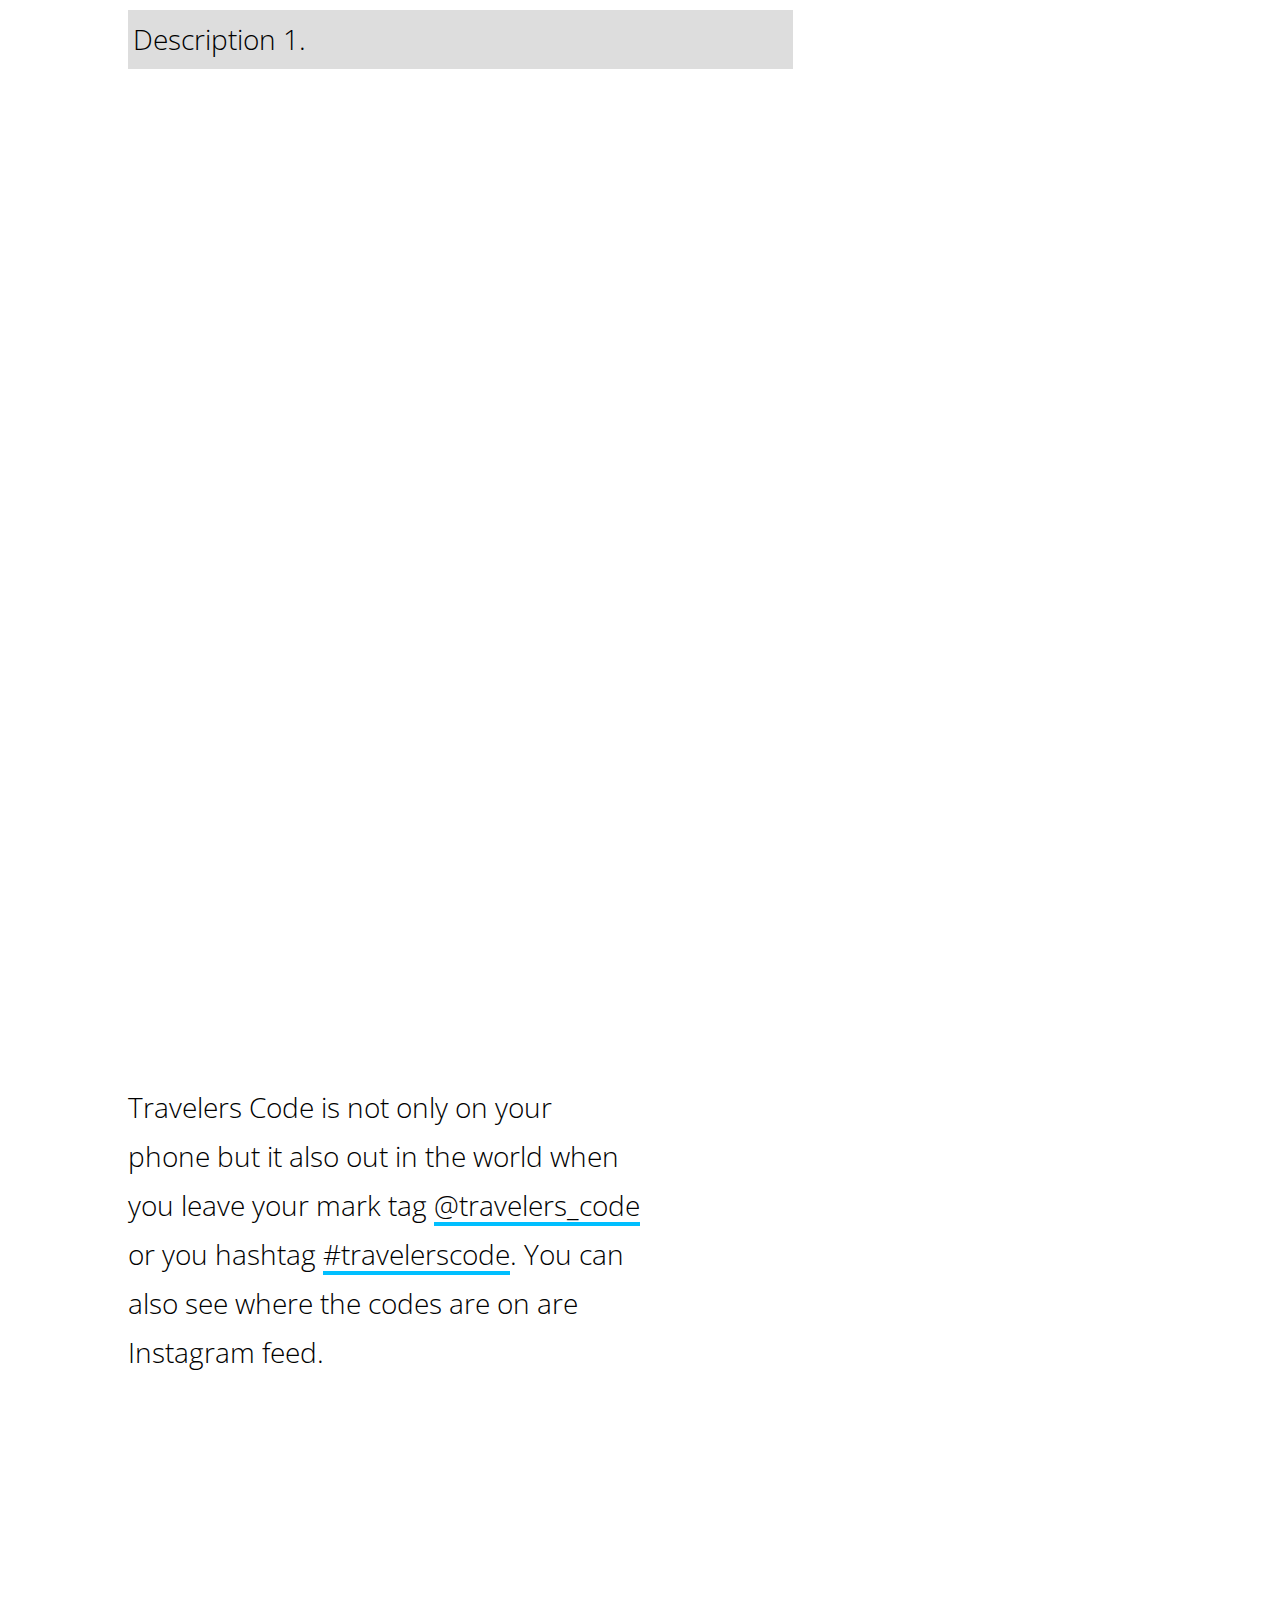
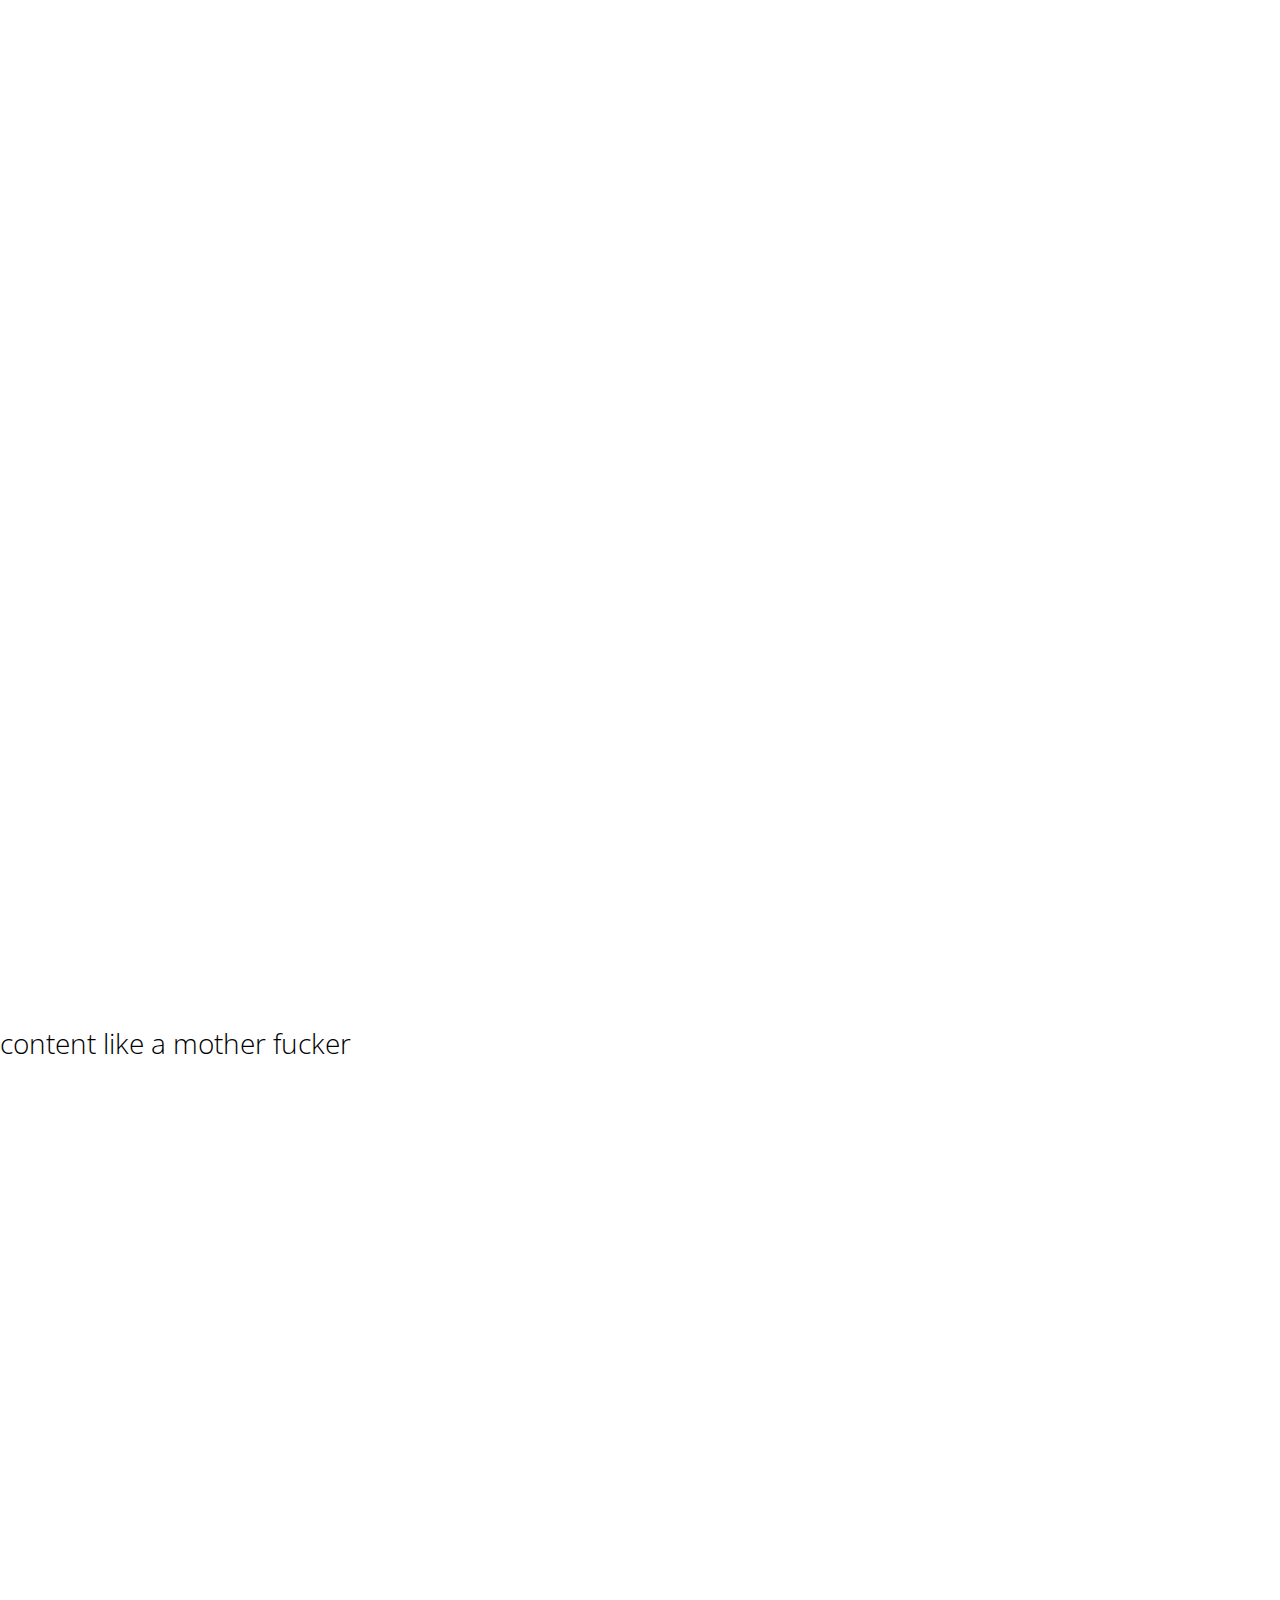
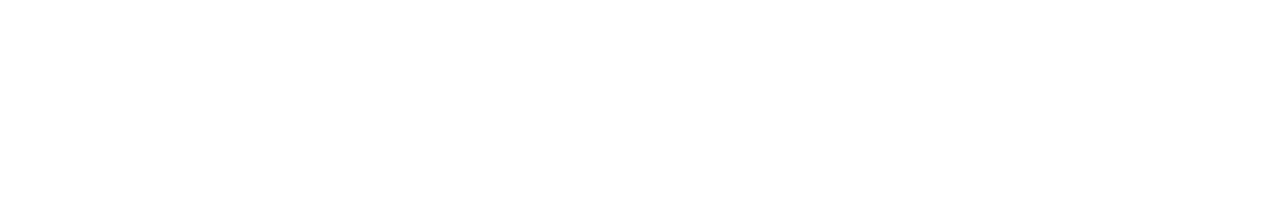
==== commit 916a5443: "up" ====
--- a/index.html
+++ b/index.html
@@ -19,12 +19,25 @@
 		<link href='https://fonts.googleapis.com/css?family=Open+Sans:400,300,600,700,400italic,800' rel='stylesheet' type='text/css'>
 	</head>
 	<body>
-		<div class="softlinks">
-		<a href="#hero2"><img src="images/history-10.png" width=15% height=15%></a><br>
-		<a href="#hero3"><img src="images/examples-07.png" width=15% height=15%></a><br>
-		<a href="#hero4"><img src="images/hashtag-27.png" width=15% height=15%></a><br>
-		<a href="#hero5"><img src="images/downloads-26.png" width=15% height=15%></a>
-		</div>
+		<div class="nav-bar">
+  <ul class="fa-list">
+    <li class="home">
+      <a href="#hero1"><img src="images/home-10.png"></a>
+    </li>
+    <li class="history">
+      <a href="#hero2"><img src="images/history-16.png"></a>
+    </li>
+    <li class="examples">
+      <a href="#hero3"><img src="images/examples-07.png"></a>
+    </li>
+    <li class="social media">
+    	<a href="#hero4"><img src="images/hashtag-27.png"></a>
+    </li>
+    <li class="downloads">
+    	<a href="#hero5"><img src="images/downloads-26.png"></a>
+    </li>
+  </ul>
+</div>
 		
 		<section id="hero1" class="hero">
 			<div class="inner">
@@ -75,8 +88,107 @@
 		
 		<section class="content">
 			<div class="inner">
-				look pictures here
-			</div>
+				<div class="extext">
+				<h2>Click on a thumbnail image</h2>
+<div class="wrapper">
+
+	<div class="full-image"></div>
+
+	<div class="thumbnails">
+
+		<label>
+			<input type="radio" name="full-image" checked>
+			<div class="full-image">
+				<img src="images/examples/2984907277_4d05700ee9_b.jpg" width="75%" alt="Pic1" />
+				<div class="description">Description 1.</div>
+			</div>
+			<img src="http://lorempixel.com/65/65/nature/1"/>
+		</label>
+
+		<label>
+			<input type="radio" name="full-image">
+			<div class="full-image">
+				<img src="http://lorempixel.com/530/400/nature/2" alt="Pic2" />
+				<div class="description">Description 2.</div>
+			</div>
+			<img src="http://lorempixel.com/65/65/nature/2"/>
+		</label>
+
+		<label>
+			<input type="radio" name="full-image">
+			<div class="full-image">
+				<img src="http://lorempixel.com/530/400/nature/3" alt="Pic3" />
+				<div class="description">Description 3.</div>
+			</div>
+			<img src="http://lorempixel.com/65/65/nature/3"/>
+		</label>
+
+		<label>
+			<input type="radio" name="full-image">
+			<div class="full-image">
+				<img src="http://lorempixel.com/530/400/nature/4" alt="Pic4" />
+				<div class="description">Description 4.</div>
+			</div>
+			<img src="http://lorempixel.com/65/65/nature/4"/>
+		</label>
+
+		<label>
+			<input type="radio" name="full-image">
+			<div class="full-image">
+				<img src="http://lorempixel.com/530/400/nature/5" alt="Pic5" />
+				<div class="description">Description 5.</div>
+			</div>
+			<img src="http://lorempixel.com/65/65/nature/5"/>
+		</label>
+
+		<label>
+			<input type="radio" name="full-image">
+			<div class="full-image">
+				<img src="http://lorempixel.com/530/400/nature/6" alt="Pic6" />
+				<div class="description">Description 6.</div>
+			</div>
+			<img src="http://lorempixel.com/65/65/nature/6"/>
+		</label>
+
+		<label>
+			<input type="radio" name="full-image">
+			<div class="full-image">
+				<img src="http://lorempixel.com/530/400/nature/7" alt="Pic7" />
+				<div class="description">Description 7.</div>
+			</div>
+			<img src="http://lorempixel.com/65/65/nature/7"/>
+		</label>
+
+		<label>
+			<input type="radio" name="full-image">
+			<div class="full-image">
+				<img src="http://lorempixel.com/530/400/nature/8" alt="Pic8" />
+				<div class="description">Description 8.</div>
+			</div>
+			<img src="http://lorempixel.com/65/65/nature/8"/>
+		</label>
+
+		<label>
+			<input type="radio" name="full-image">
+			<div class="full-image">
+				<img src="http://lorempixel.com/530/400/nature/9" alt="Pic9" />
+				<div class="description">Description 9.</div>
+			</div>
+			<img src="http://lorempixel.com/65/65/nature/9"/>
+		</label>
+
+		<label>
+			<input type="radio" name="full-image">
+			<div class="full-image">
+				<img src="http://lorempixel.com/530/400/nature/10" alt="Pic10" />
+				<div class="description">Description 10.</div>
+			</div>
+			<img src="http://lorempixel.com/65/65/nature/10"/>
+		</label>
+	</div>
+
+</div>
+			</div></div>
 		</section>
 		
 		<section id="hero4" class="hero">
@@ -391,6 +503,7 @@
 	<script>window.jQuery || document.write('<script src="js/vendor/jquery-1.9.1.min.js"><\/script>')</script>
 	<script src="js/main.js"></script>
 	<script src='http://cdnjs.cloudflare.com/ajax/libs/jquery/2.1.3/jquery.min.js'></script>
+	 <script src='http://cdnjs.cloudflare.com/ajax/libs/jquery/2.2.2/jquery.min.js'></script>
 
         <script src="js/index.js"></script>
 
--- a/css/travelerscode.css
+++ b/css/travelerscode.css
@@ -267,3 +267,137 @@
     transform: rotate3d(0, 1, 0, 102deg);
   }
 }
+
+
+
+.nav-bar li, .nav-bar i {
+	-webkit-transition: all 0.5s;
+	-moz-transition: all 0.5s;
+	-o-transition: all 0.5s;
+}
+
+ul {
+	list-style: none;
+	padding-left: 0;
+}
+
+
+.nav-bar {
+	position: fixed;
+	top: 0;
+	left: 0;
+	z-index: 999;
+	height: 100%;
+	width: 90px;
+
+}
+
+.nav-bar ul {
+	display: -webkit-box;
+	display: -webkit-flex;
+	display: -ms-flexbox;
+	display: flex;
+	-webkit-box-orient: vertical;
+	-webkit-box-direction: normal;
+	-webkit-flex-direction: column;
+	-ms-flex-direction: column;
+	flex-direction: column;
+}
+
+.nav-bar li {
+	-webkit-align-self: center;
+	-ms-flex-item-align: center;
+	align-self: center;
+	margin-bottom: 1.1em;
+	opacity: 0.5;
+}
+
+.nav-bar li:hover {
+	opacity: 1;
+}
+
+.nav-bar li.highlight {
+	opacity: 2;
+}
+
+.nav-bar li.highlight i {
+	color: aqua;
+}
+
+.nav-bar img {
+	width: 75%;
+	height: 75%;
+}
+
+.hero1::before,
+.hero1::after,
+.hero2::before,
+.hero2::after,
+.hero3::before,
+.hero3::after {
+	position: absolute;
+	opacity: 0;
+	visibility: hidden;
+	-webkit-transition: all .3s;
+	transition: all .3s;
+}
+
+
+	
+.hero1:hover::before,
+.hero1:hover::after,
+.hero2:hover::before,
+.hero2:hover::after,
+.hero3:hover::before,
+.hero3:hover::after {
+	opacity: 1;
+	visibility: visible;
+	}
+	
+
+	
+/* CSS only gallery (using radio inputs)
+ * See http://css-tricks.com/forums/topic/click-thumbnail-and-make-it-larger-image-image-gallery-wo-javascript/
+ * Support needed for IE7 & older - see http://css-tricks.com/child-and-sibling-selectors/
+ */
+.wrapper {
+	width: 700px;
+	position: relative;
+}
+.wrapper .thumbnails {
+	width: 150px;
+	float: right;
+}
+.wrapper a {
+	margin: 2px;
+}
+.wrapper img {
+	border: 1px solid #000;
+}
+.wrapper label > img {
+	opacity: 0.6;
+}
+.wrapper label > img:hover {
+	opacity: 1;
+}
+.wrapper input {
+	display: none;
+}
+.wrapper input:checked + .full-image {
+	display: block;
+}
+.wrapper input:checked ~ img {
+	opacity: 1;
+}
+.wrapper .full-image {
+	display: none;
+	position: absolute;
+	top: 0;
+	left: 0;
+}
+.wrapper .description {
+	width:95%;
+	padding:5px;
+	background-color:#DDDDDD;
+}	
+	
--- a/css/style.css
+++ b/css/style.css
@@ -37,12 +37,7 @@
 }
 
 
-.softlinks {
-	position: fixed;
-	left: 20px;
-	top: 85px;
-	z-index: 1;
-}
+
 /*
 
 div.main Stuff
@@ -113,6 +108,12 @@
 	
 }
 
+.extext {
+	float: left;
+	padding-left: 10%;
+	padding-top: 5%;
+	padding-right: 10%;
+}
 
 
 
@@ -164,7 +165,7 @@
   	position: fixed;
   	z-index: 3;
     top: 2%;
-    left: 2%;
+    right: 2%;
 }
 
 
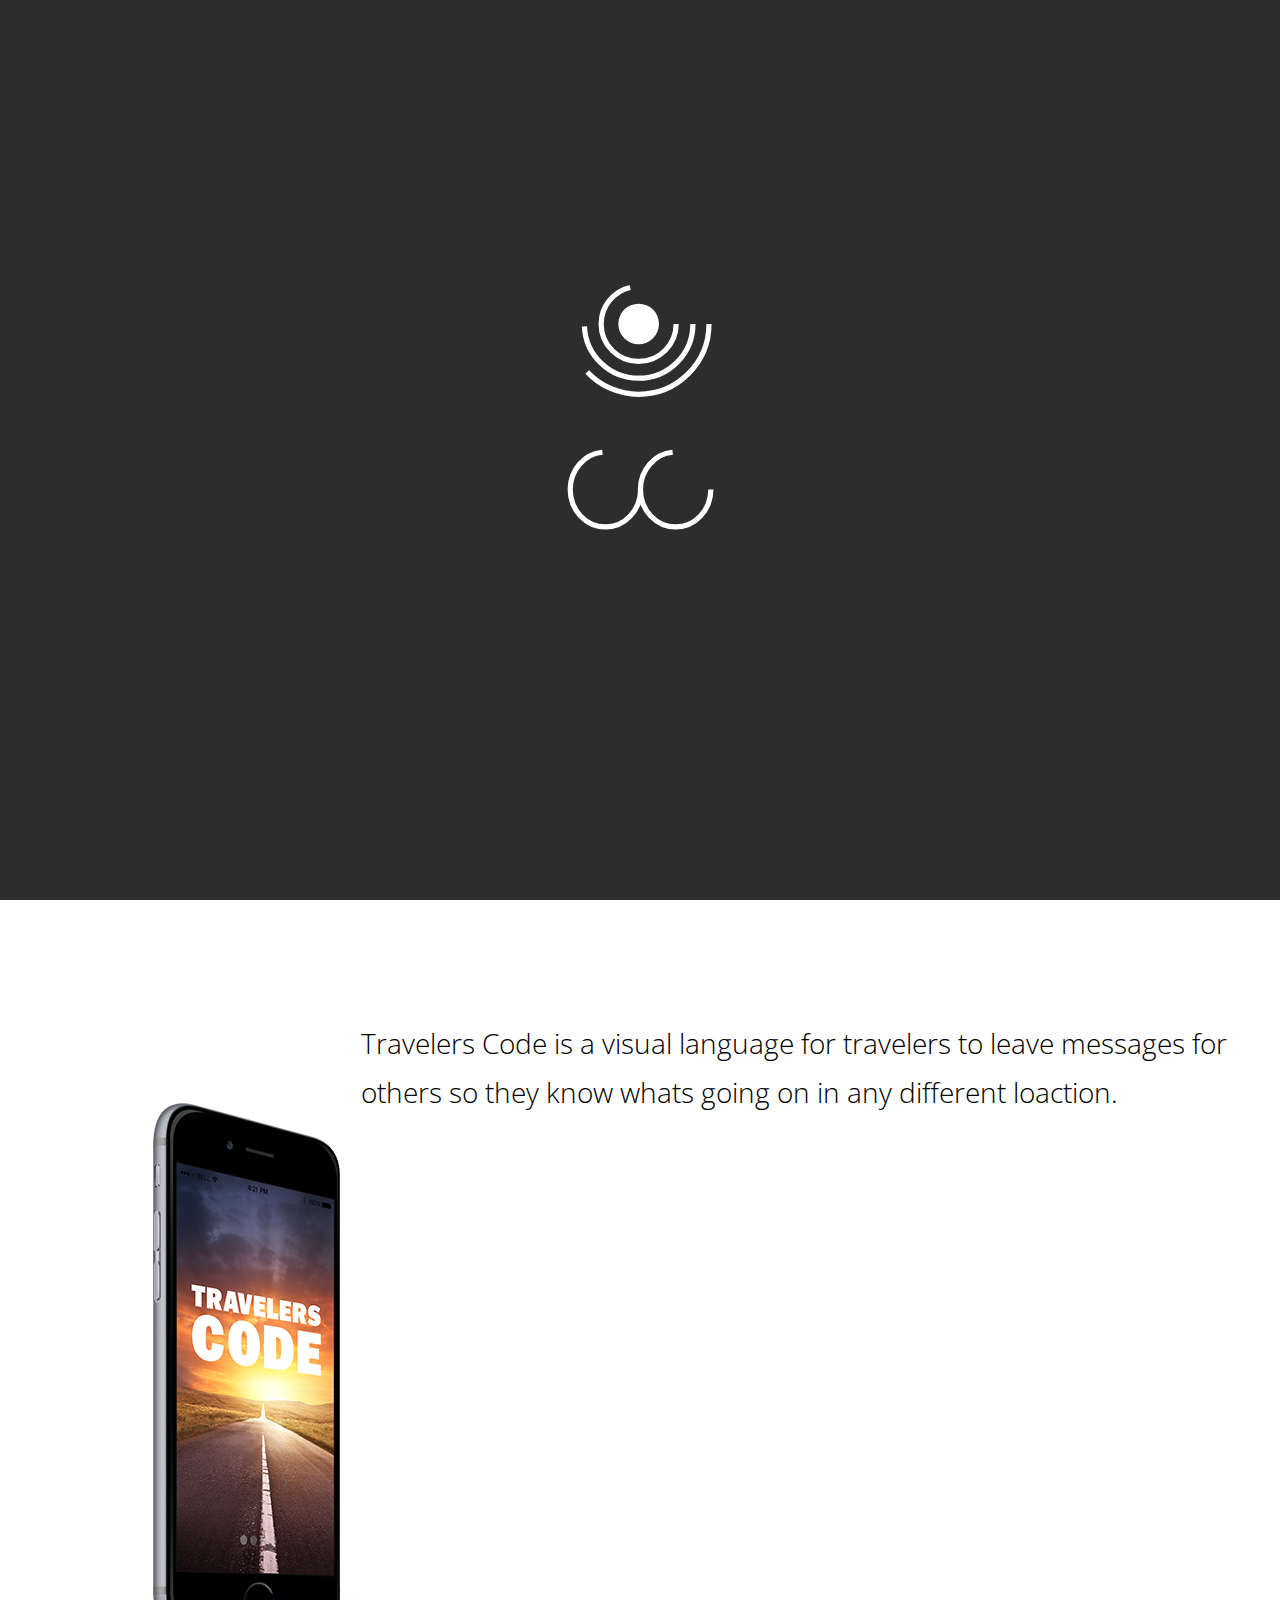
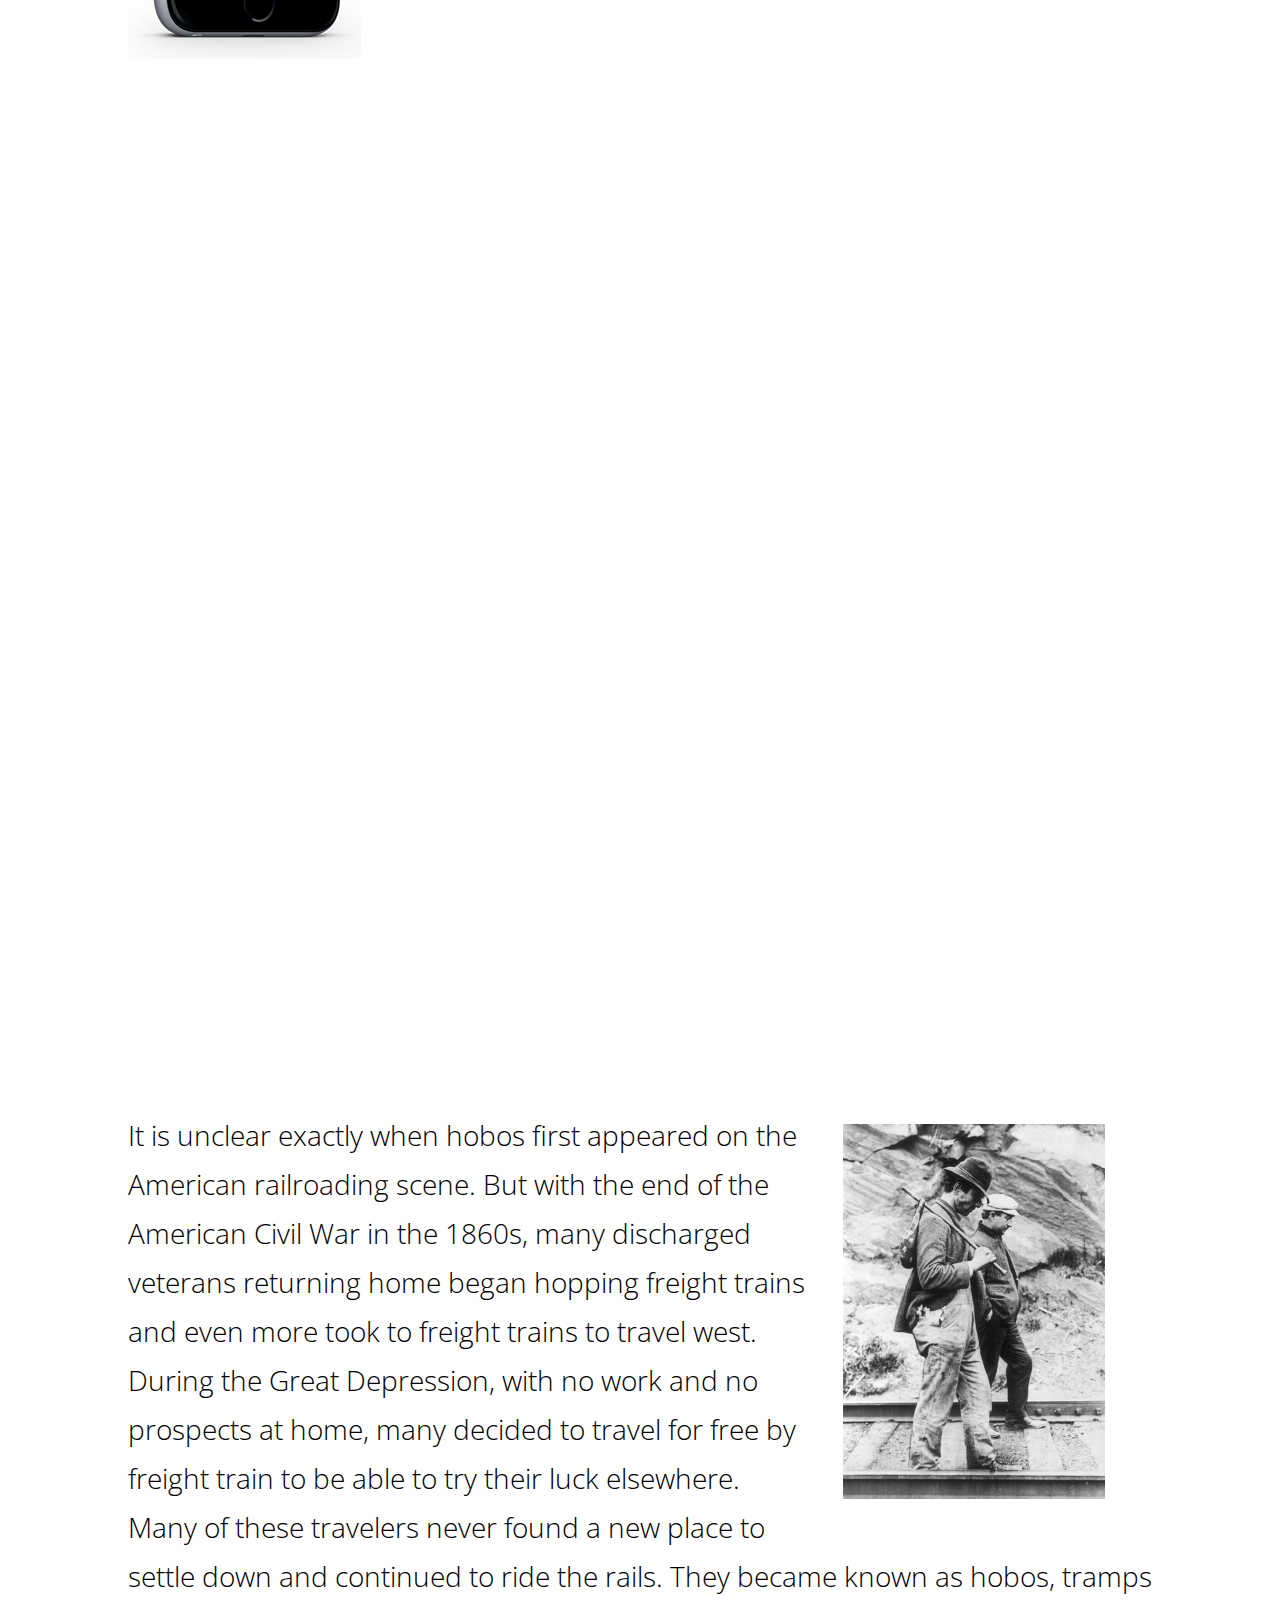
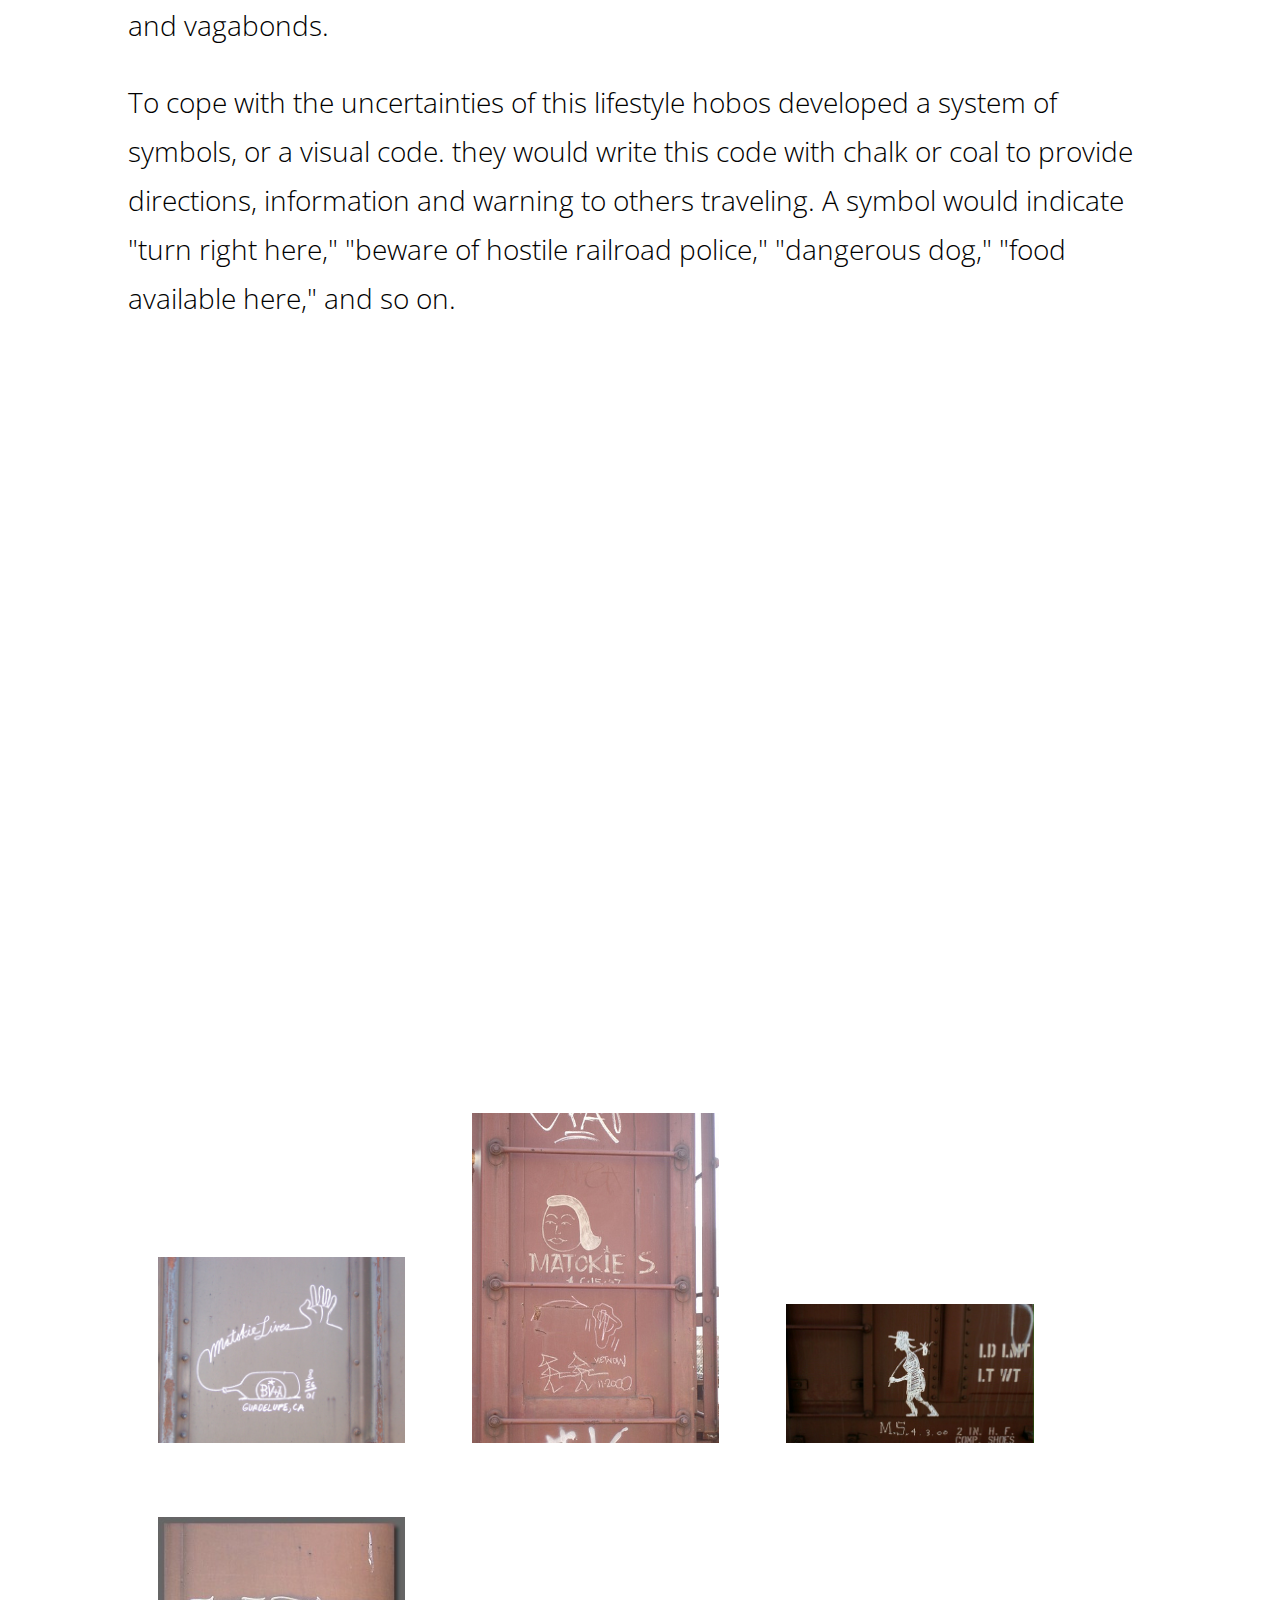
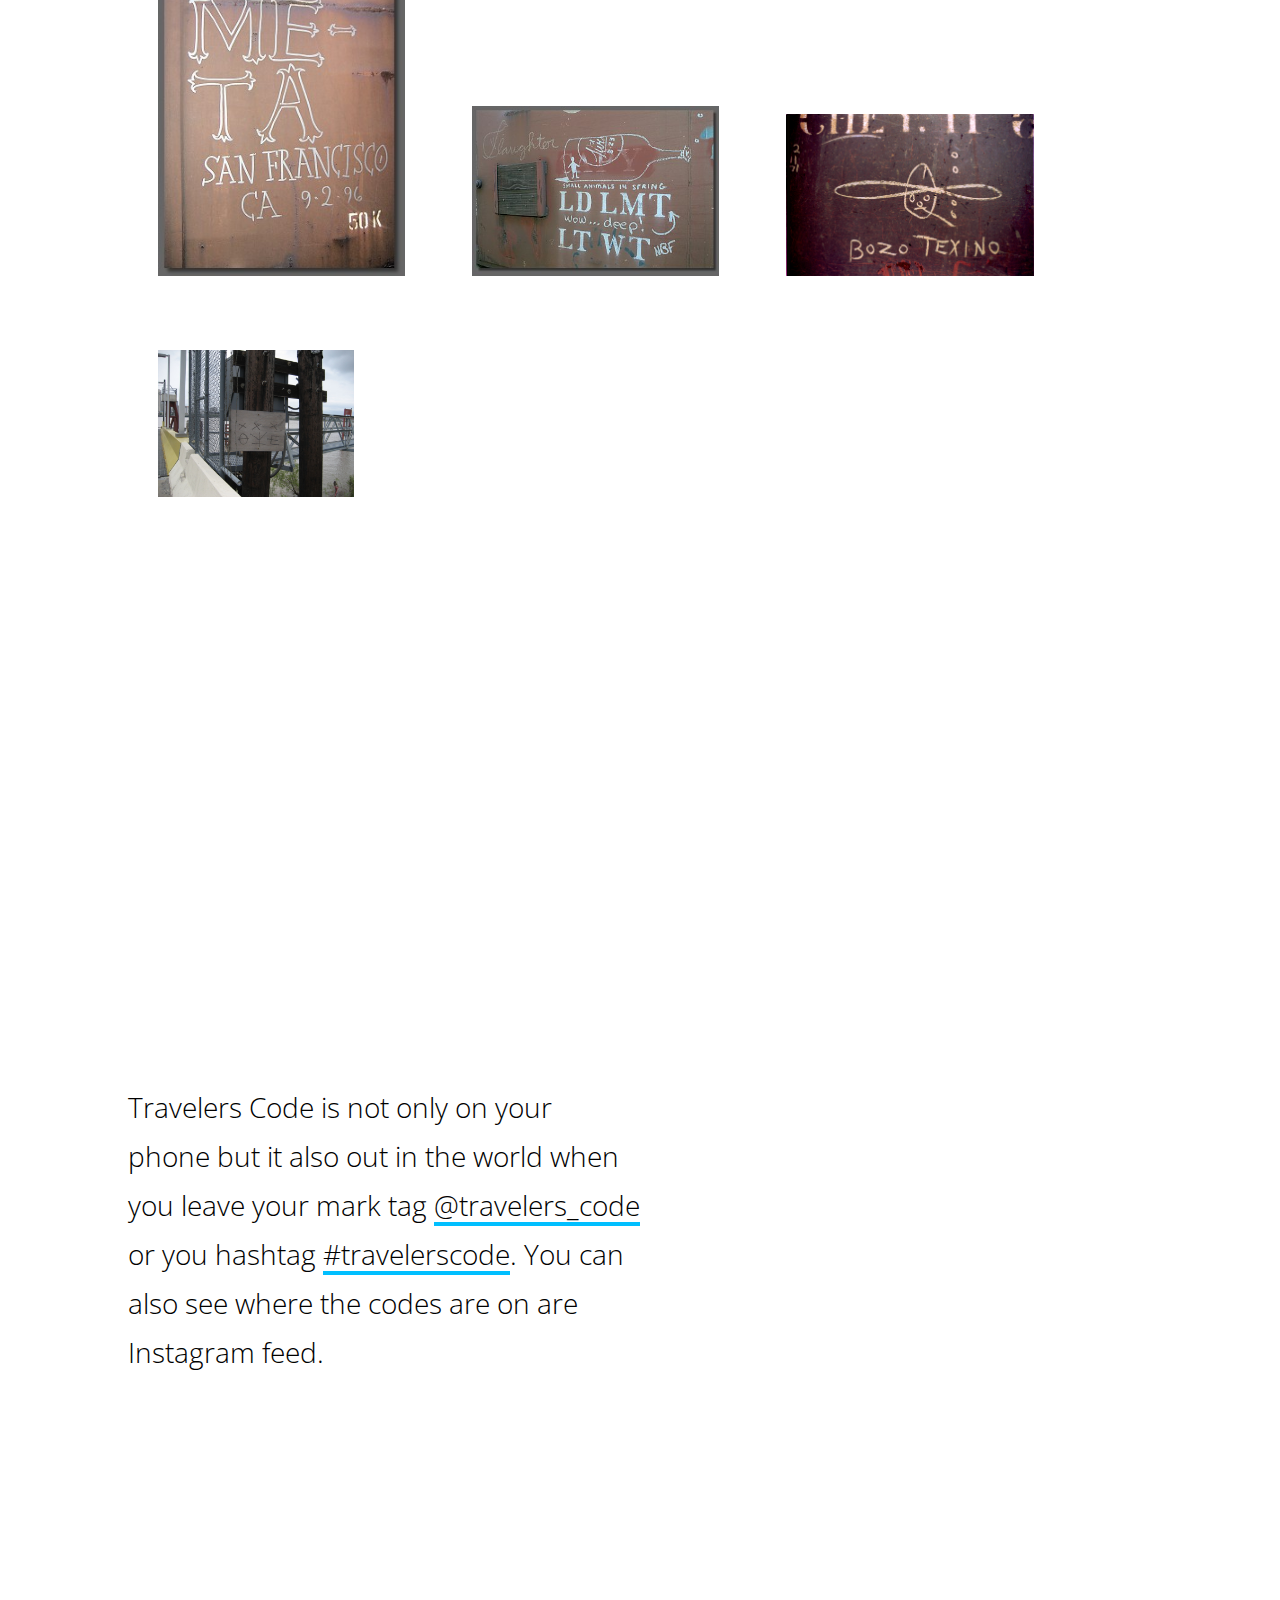
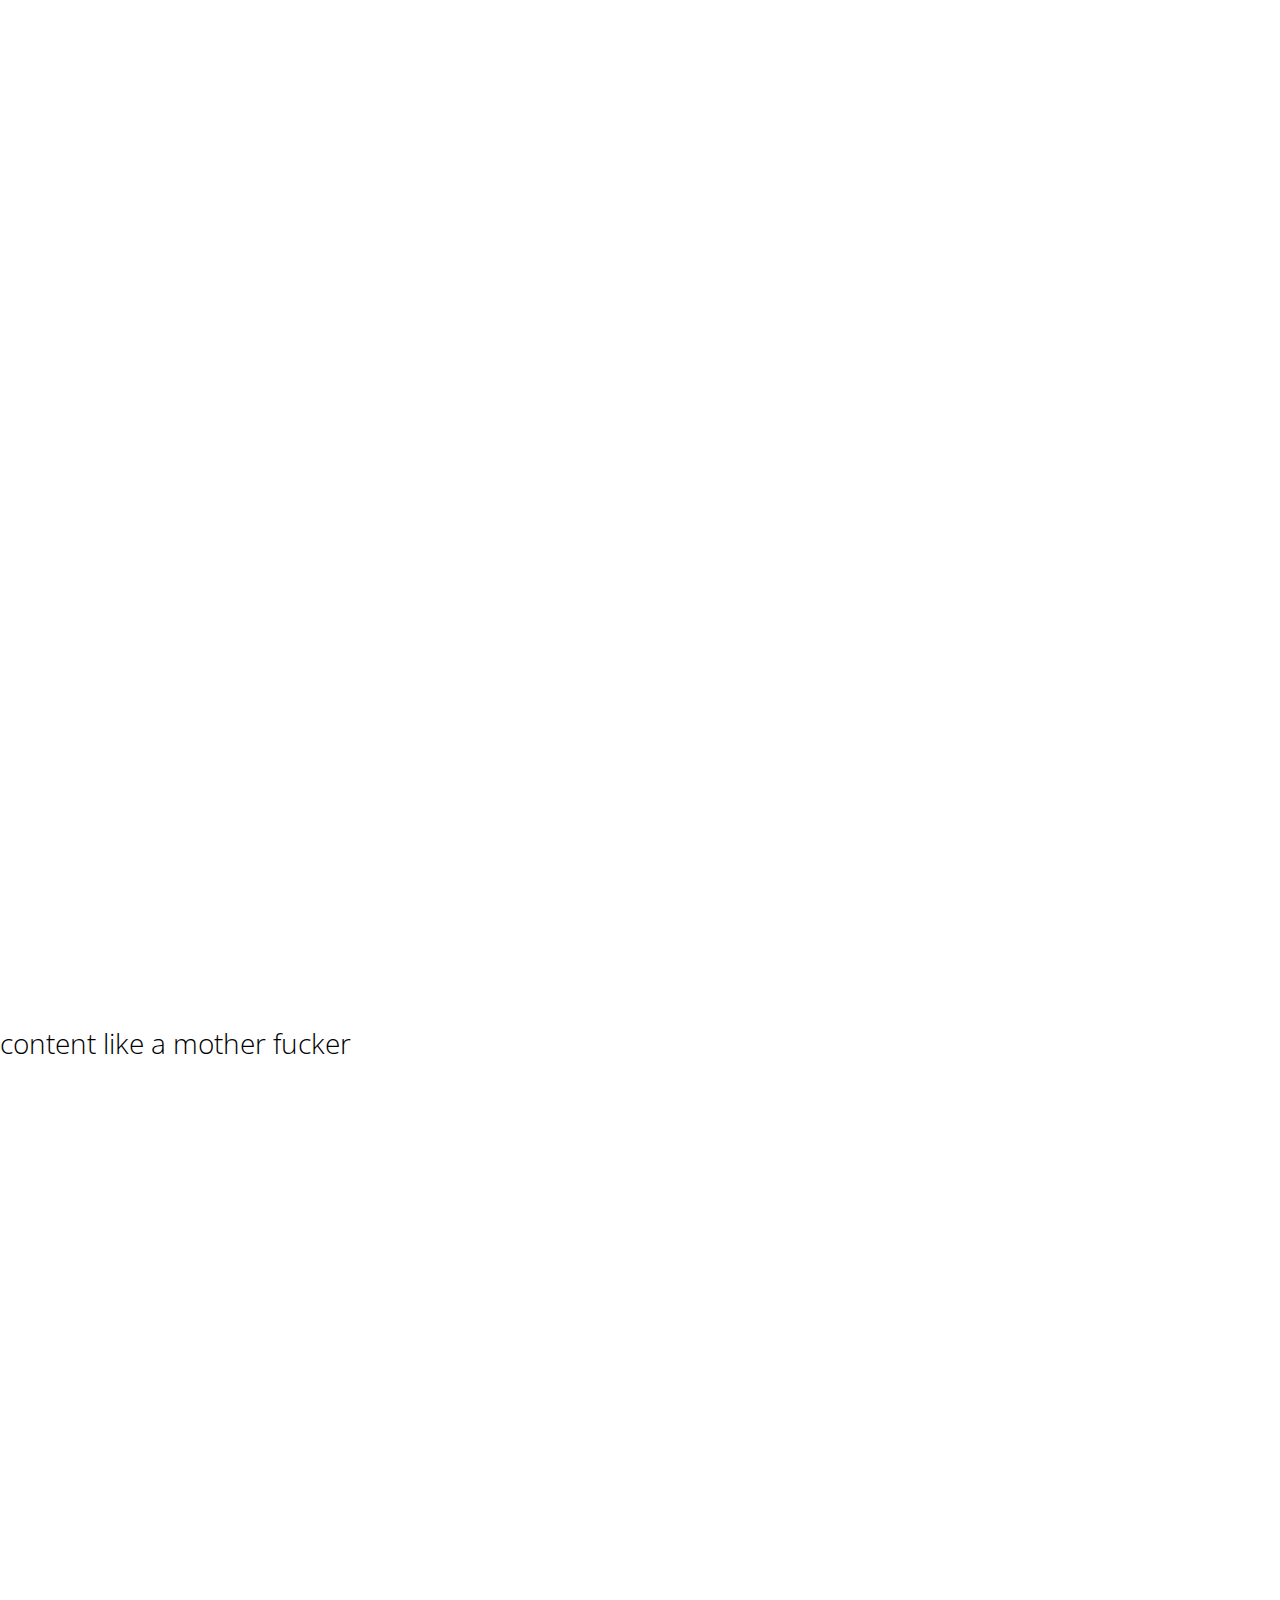
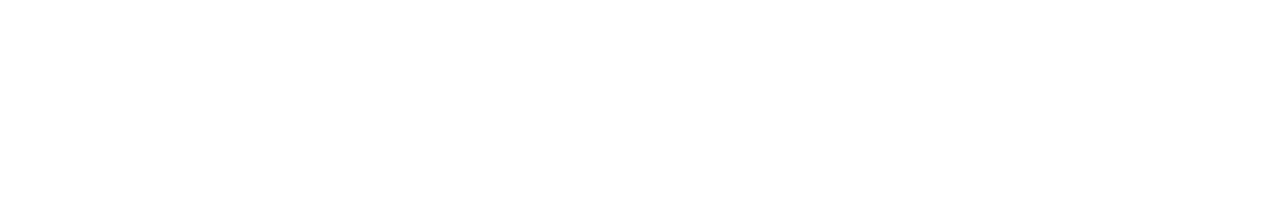
==== commit b9fc60eb: "up" ====
--- a/index.html
+++ b/index.html
@@ -88,107 +88,16 @@
 		
 		<section class="content">
 			<div class="inner">
-				<div class="extext">
-				<h2>Click on a thumbnail image</h2>
-<div class="wrapper">
-
-	<div class="full-image"></div>
-
-	<div class="thumbnails">
-
-		<label>
-			<input type="radio" name="full-image" checked>
-			<div class="full-image">
-				<img src="images/examples/2984907277_4d05700ee9_b.jpg" width="75%" alt="Pic1" />
-				<div class="description">Description 1.</div>
-			</div>
-			<img src="http://lorempixel.com/65/65/nature/1"/>
-		</label>
-
-		<label>
-			<input type="radio" name="full-image">
-			<div class="full-image">
-				<img src="http://lorempixel.com/530/400/nature/2" alt="Pic2" />
-				<div class="description">Description 2.</div>
-			</div>
-			<img src="http://lorempixel.com/65/65/nature/2"/>
-		</label>
-
-		<label>
-			<input type="radio" name="full-image">
-			<div class="full-image">
-				<img src="http://lorempixel.com/530/400/nature/3" alt="Pic3" />
-				<div class="description">Description 3.</div>
-			</div>
-			<img src="http://lorempixel.com/65/65/nature/3"/>
-		</label>
-
-		<label>
-			<input type="radio" name="full-image">
-			<div class="full-image">
-				<img src="http://lorempixel.com/530/400/nature/4" alt="Pic4" />
-				<div class="description">Description 4.</div>
-			</div>
-			<img src="http://lorempixel.com/65/65/nature/4"/>
-		</label>
-
-		<label>
-			<input type="radio" name="full-image">
-			<div class="full-image">
-				<img src="http://lorempixel.com/530/400/nature/5" alt="Pic5" />
-				<div class="description">Description 5.</div>
-			</div>
-			<img src="http://lorempixel.com/65/65/nature/5"/>
-		</label>
-
-		<label>
-			<input type="radio" name="full-image">
-			<div class="full-image">
-				<img src="http://lorempixel.com/530/400/nature/6" alt="Pic6" />
-				<div class="description">Description 6.</div>
-			</div>
-			<img src="http://lorempixel.com/65/65/nature/6"/>
-		</label>
-
-		<label>
-			<input type="radio" name="full-image">
-			<div class="full-image">
-				<img src="http://lorempixel.com/530/400/nature/7" alt="Pic7" />
-				<div class="description">Description 7.</div>
-			</div>
-			<img src="http://lorempixel.com/65/65/nature/7"/>
-		</label>
-
-		<label>
-			<input type="radio" name="full-image">
-			<div class="full-image">
-				<img src="http://lorempixel.com/530/400/nature/8" alt="Pic8" />
-				<div class="description">Description 8.</div>
-			</div>
-			<img src="http://lorempixel.com/65/65/nature/8"/>
-		</label>
-
-		<label>
-			<input type="radio" name="full-image">
-			<div class="full-image">
-				<img src="http://lorempixel.com/530/400/nature/9" alt="Pic9" />
-				<div class="description">Description 9.</div>
-			</div>
-			<img src="http://lorempixel.com/65/65/nature/9"/>
-		</label>
-
-		<label>
-			<input type="radio" name="full-image">
-			<div class="full-image">
-				<img src="http://lorempixel.com/530/400/nature/10" alt="Pic10" />
-				<div class="description">Description 10.</div>
-			</div>
-			<img src="http://lorempixel.com/65/65/nature/10"/>
-		</label>
-	</div>
-
-</div>
-			</div></div>
+				<div  class="extext">
+					<img src="images/examples/2984907277_4d05700ee9_b.jpg" width="30%">
+					<img src="images/examples/4359816080_0a8e93bdd0.jpg" width="30%">
+					<img src="images/examples/4406078696_8688065886.jpg" width="30%"><br>
+					<img src="images/examples/bb114.jpg" width="30%">
+					<img src="images/examples/bb1220.jpg" width="30%">
+					<img src="images/examples/Bozo_Texino.jpg" width="30%">
+					<img src="images/examples/HoboMarkingsCanalStFerry.jpg" width="25%">
+				</div>				
+			</div>
 		</section>
 		
 		<section id="hero4" class="hero">
--- a/css/style.css
+++ b/css/style.css
@@ -115,7 +115,14 @@
 	padding-right: 10%;
 }
 
-
+.extext img {
+	padding: 30px;
+}
+
+.extext img:hover {
+	background: #00bfff;
+	
+}
 
 
 
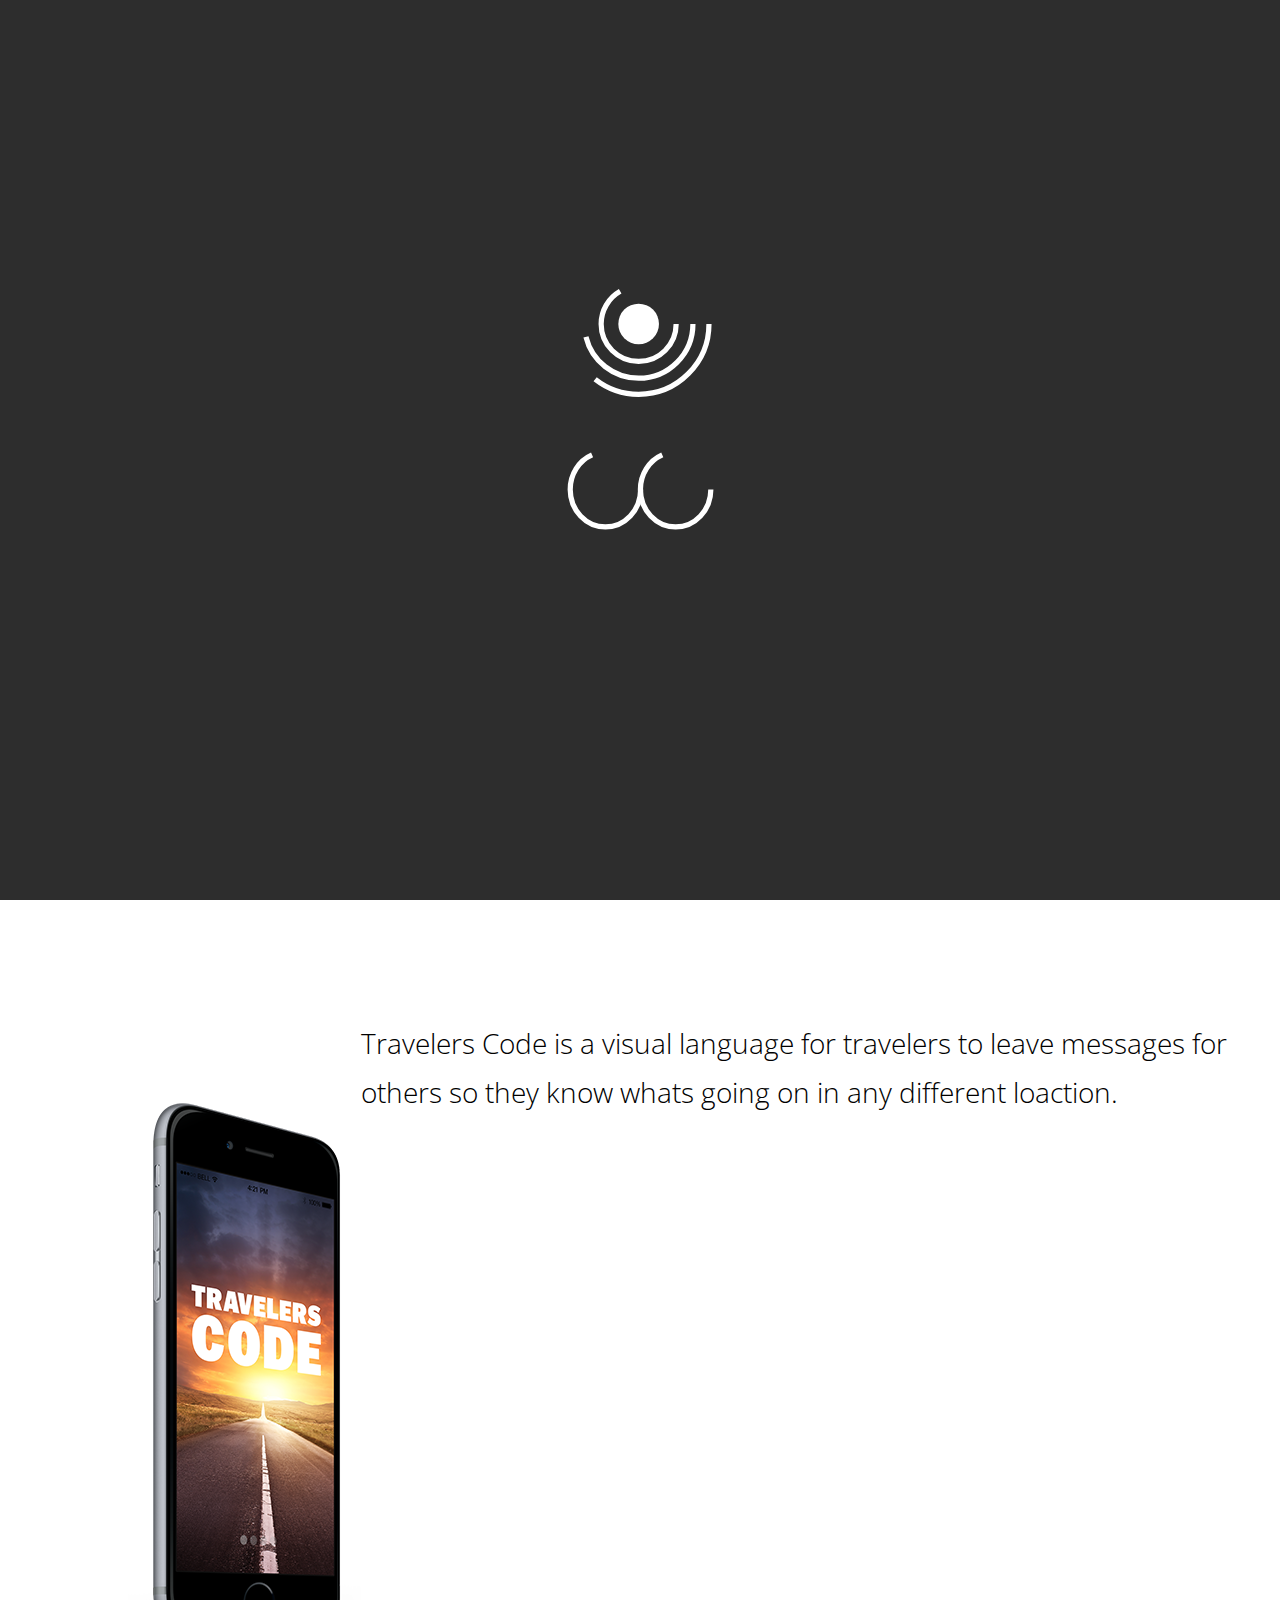
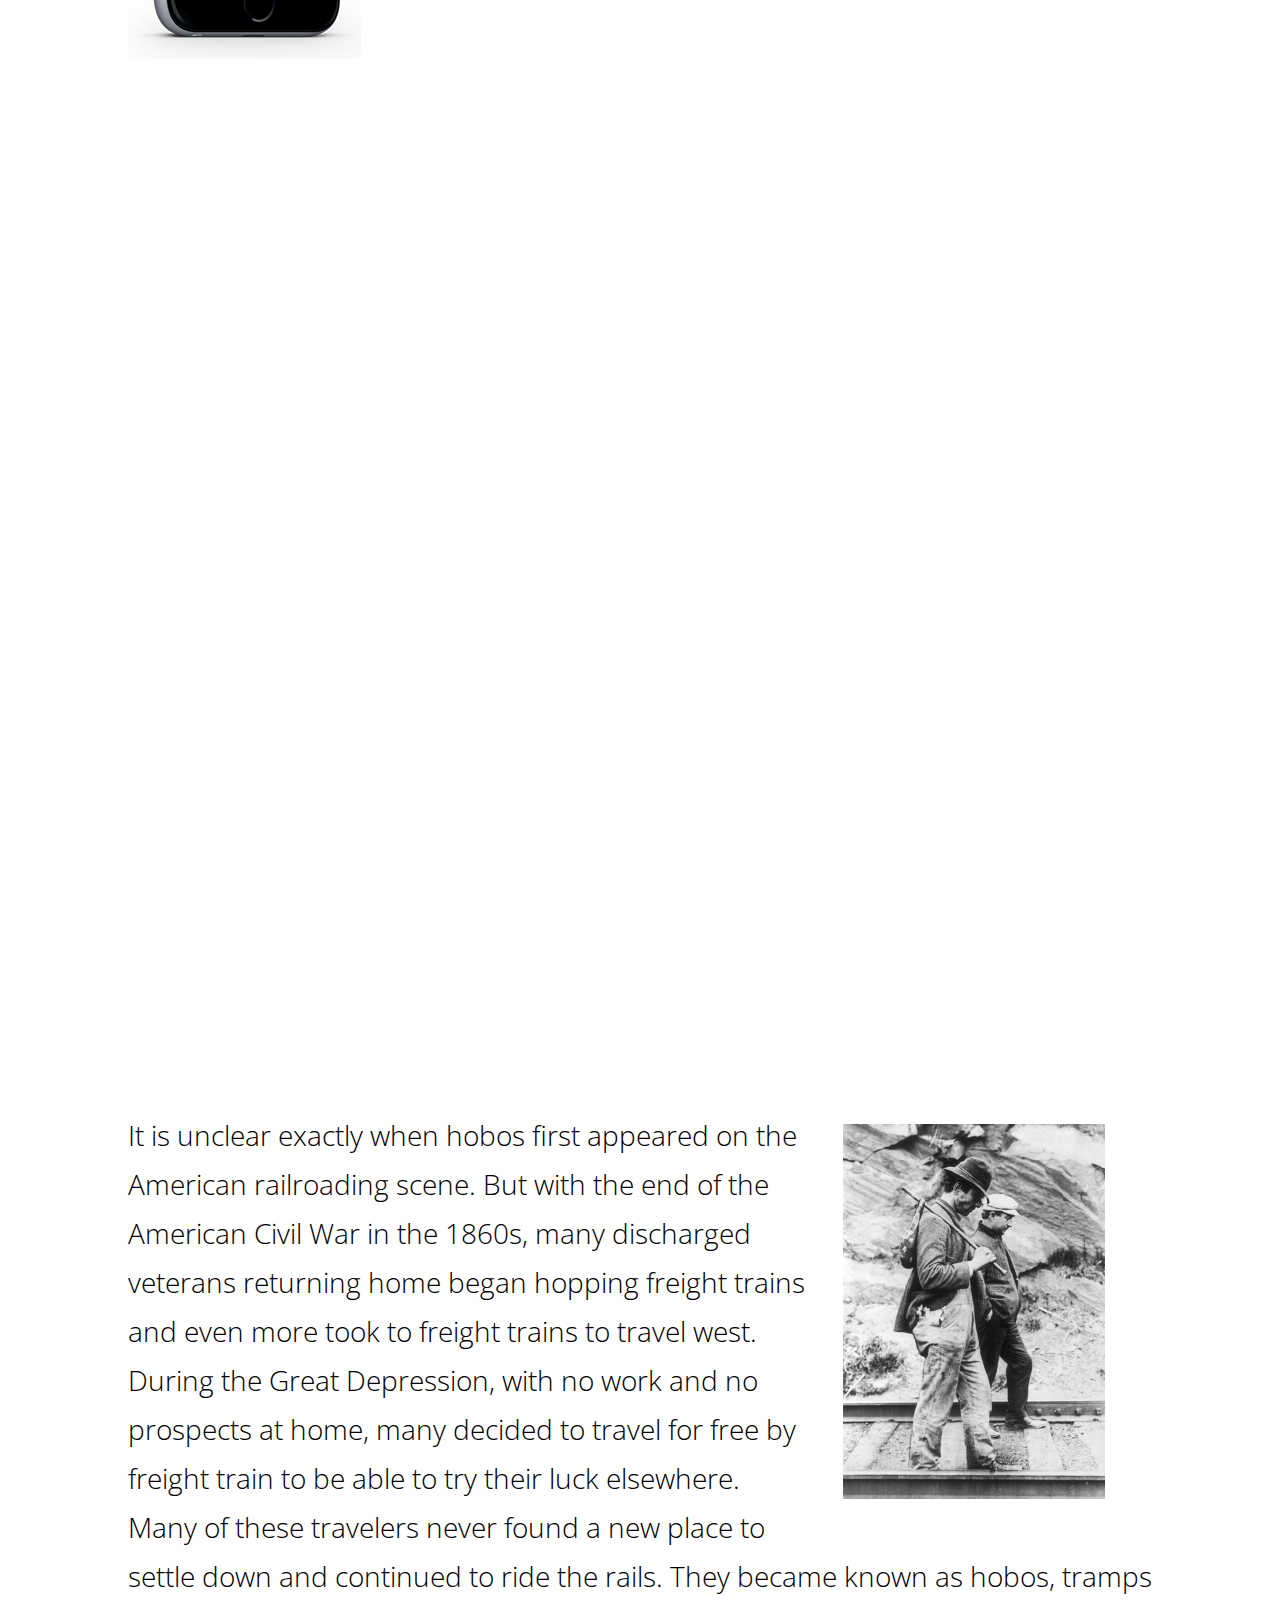
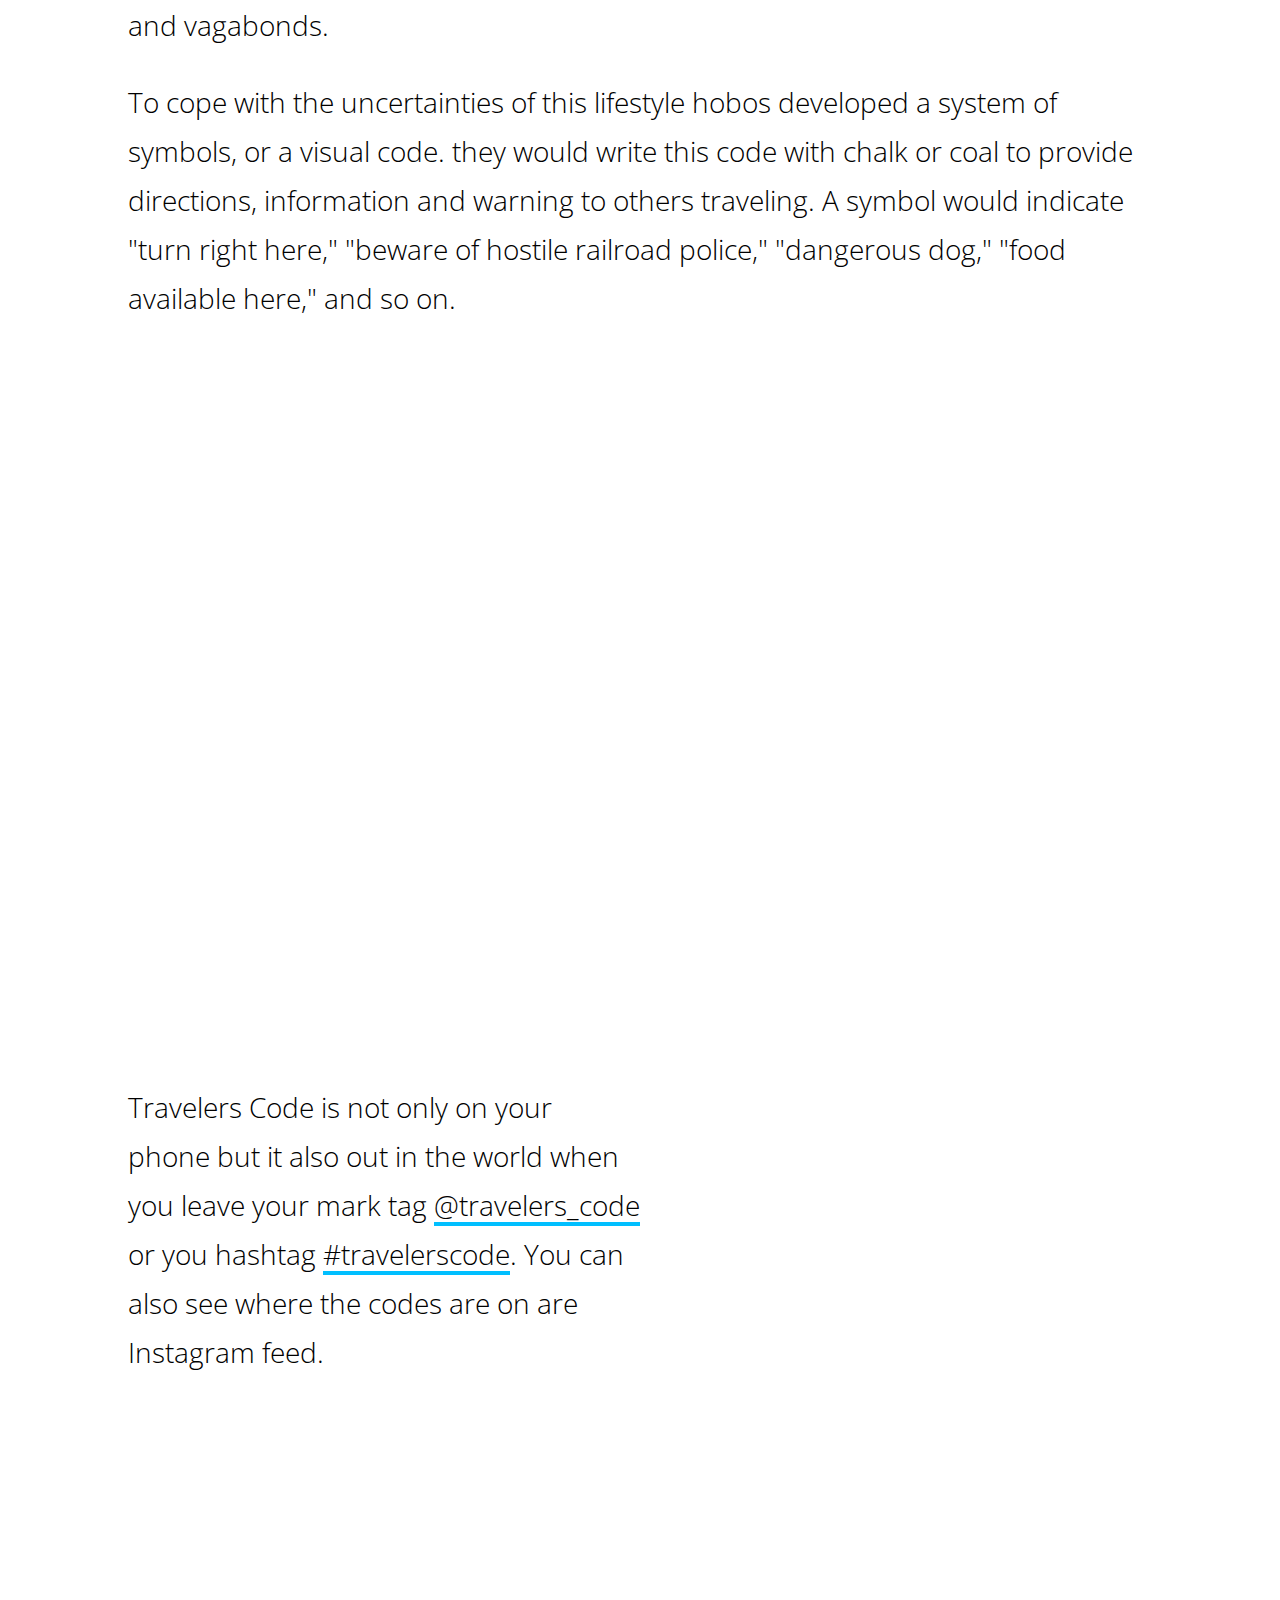
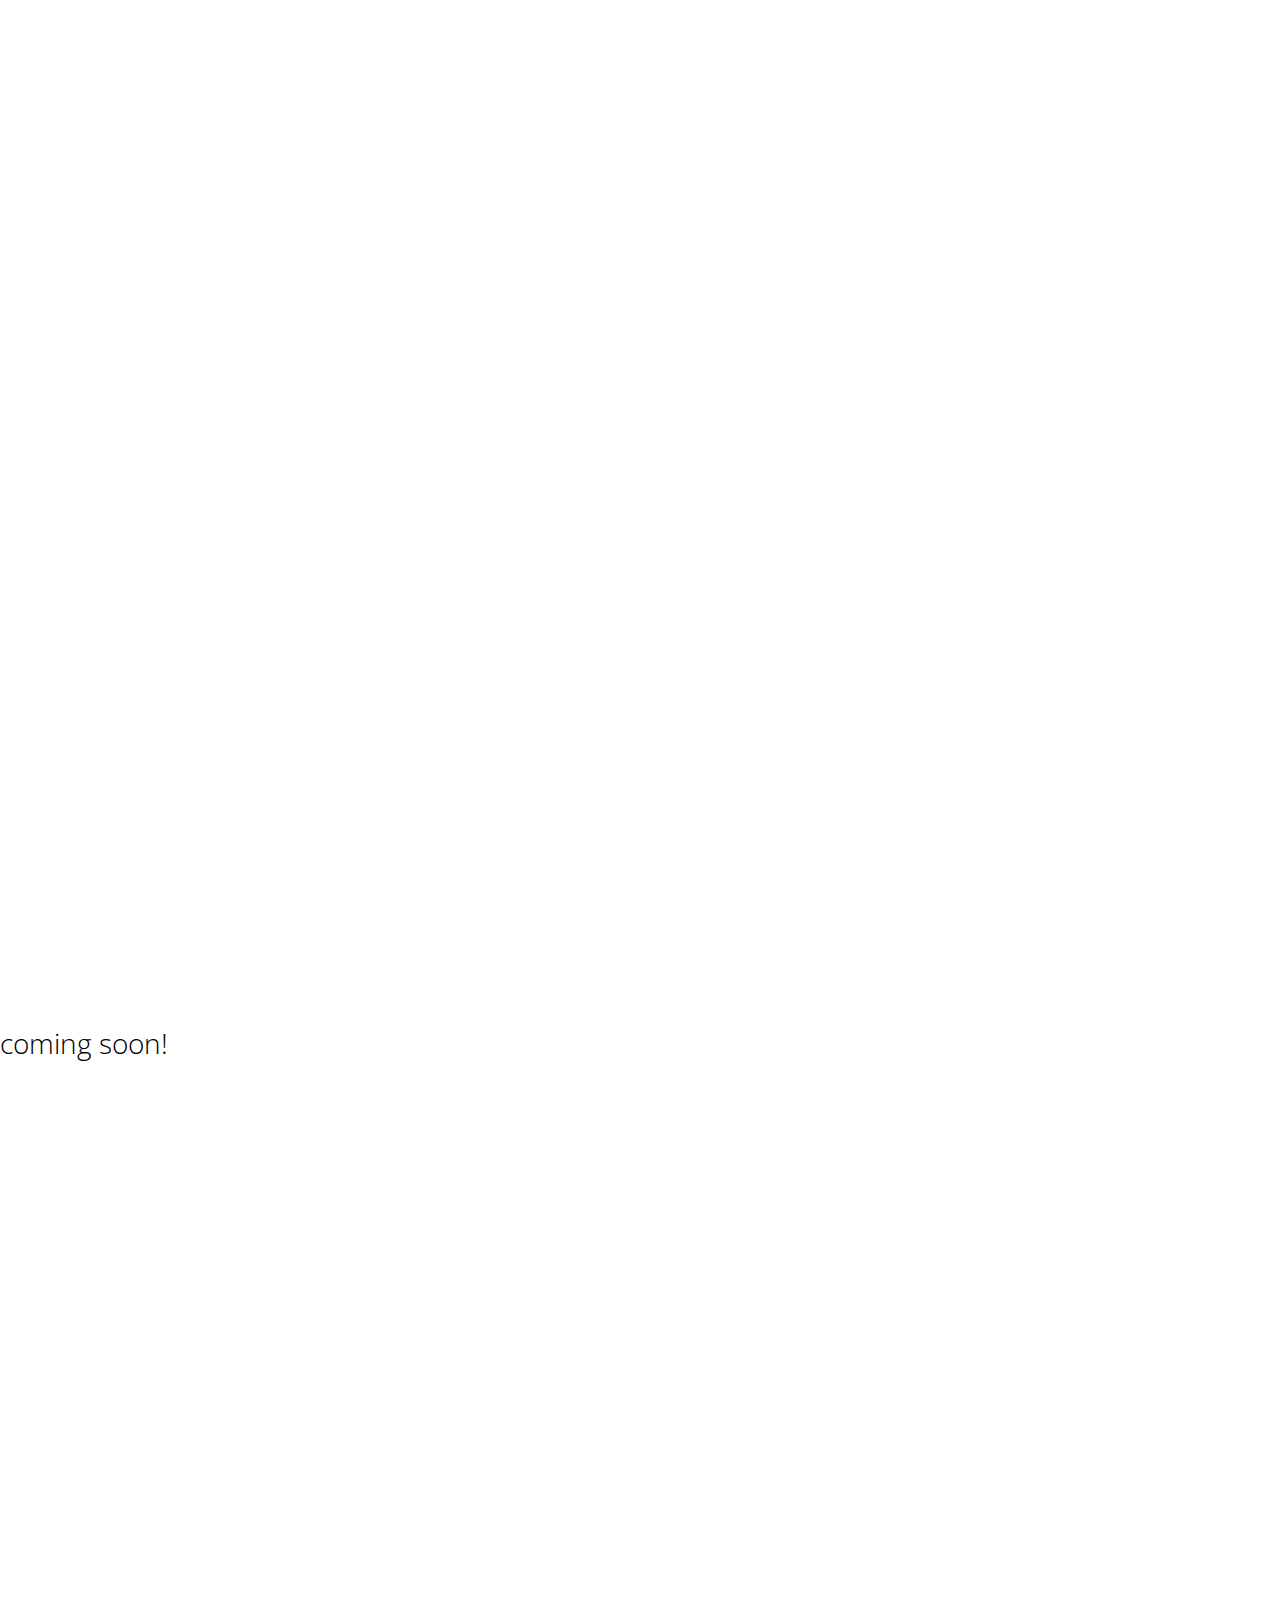
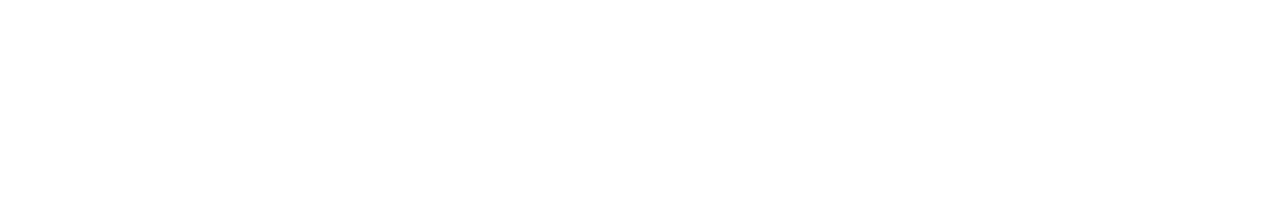
==== commit e7d3a2f5: "up" ====
--- a/index.html
+++ b/index.html
@@ -27,9 +27,7 @@
     <li class="history">
       <a href="#hero2"><img src="images/history-16.png"></a>
     </li>
-    <li class="examples">
-      <a href="#hero3"><img src="images/examples-07.png"></a>
-    </li>
+   
     <li class="social media">
     	<a href="#hero4"><img src="images/hashtag-27.png"></a>
     </li>
@@ -78,29 +76,7 @@
 				</div>
 		</section>
 		
-		<section id="hero3" class="hero">
-			<div class="inner">
-				<div class="sectiontitle">
-					EXAMPLES
-				</div>
-			</div>
-		</section>
-		
-		<section class="content">
-			<div class="inner">
-				<div  class="extext">
-					<img src="images/examples/2984907277_4d05700ee9_b.jpg" width="30%">
-					<img src="images/examples/4359816080_0a8e93bdd0.jpg" width="30%">
-					<img src="images/examples/4406078696_8688065886.jpg" width="30%"><br>
-					<img src="images/examples/bb114.jpg" width="30%">
-					<img src="images/examples/bb1220.jpg" width="30%">
-					<img src="images/examples/Bozo_Texino.jpg" width="30%">
-					<img src="images/examples/HoboMarkingsCanalStFerry.jpg" width="25%">
-				</div>				
-			</div>
-		</section>
-		
-		<section id="hero4" class="hero">
+				<section id="hero4" class="hero">
 			<div class="inner">
 				<div class="sectiontitle">
 					SOCIAL MEDIA
@@ -131,7 +107,7 @@
 		
 		<section class="content">
 			<div class="inner">
-				content like a mother fucker
+				coming soon!
 			</div>
 		</section>
 	
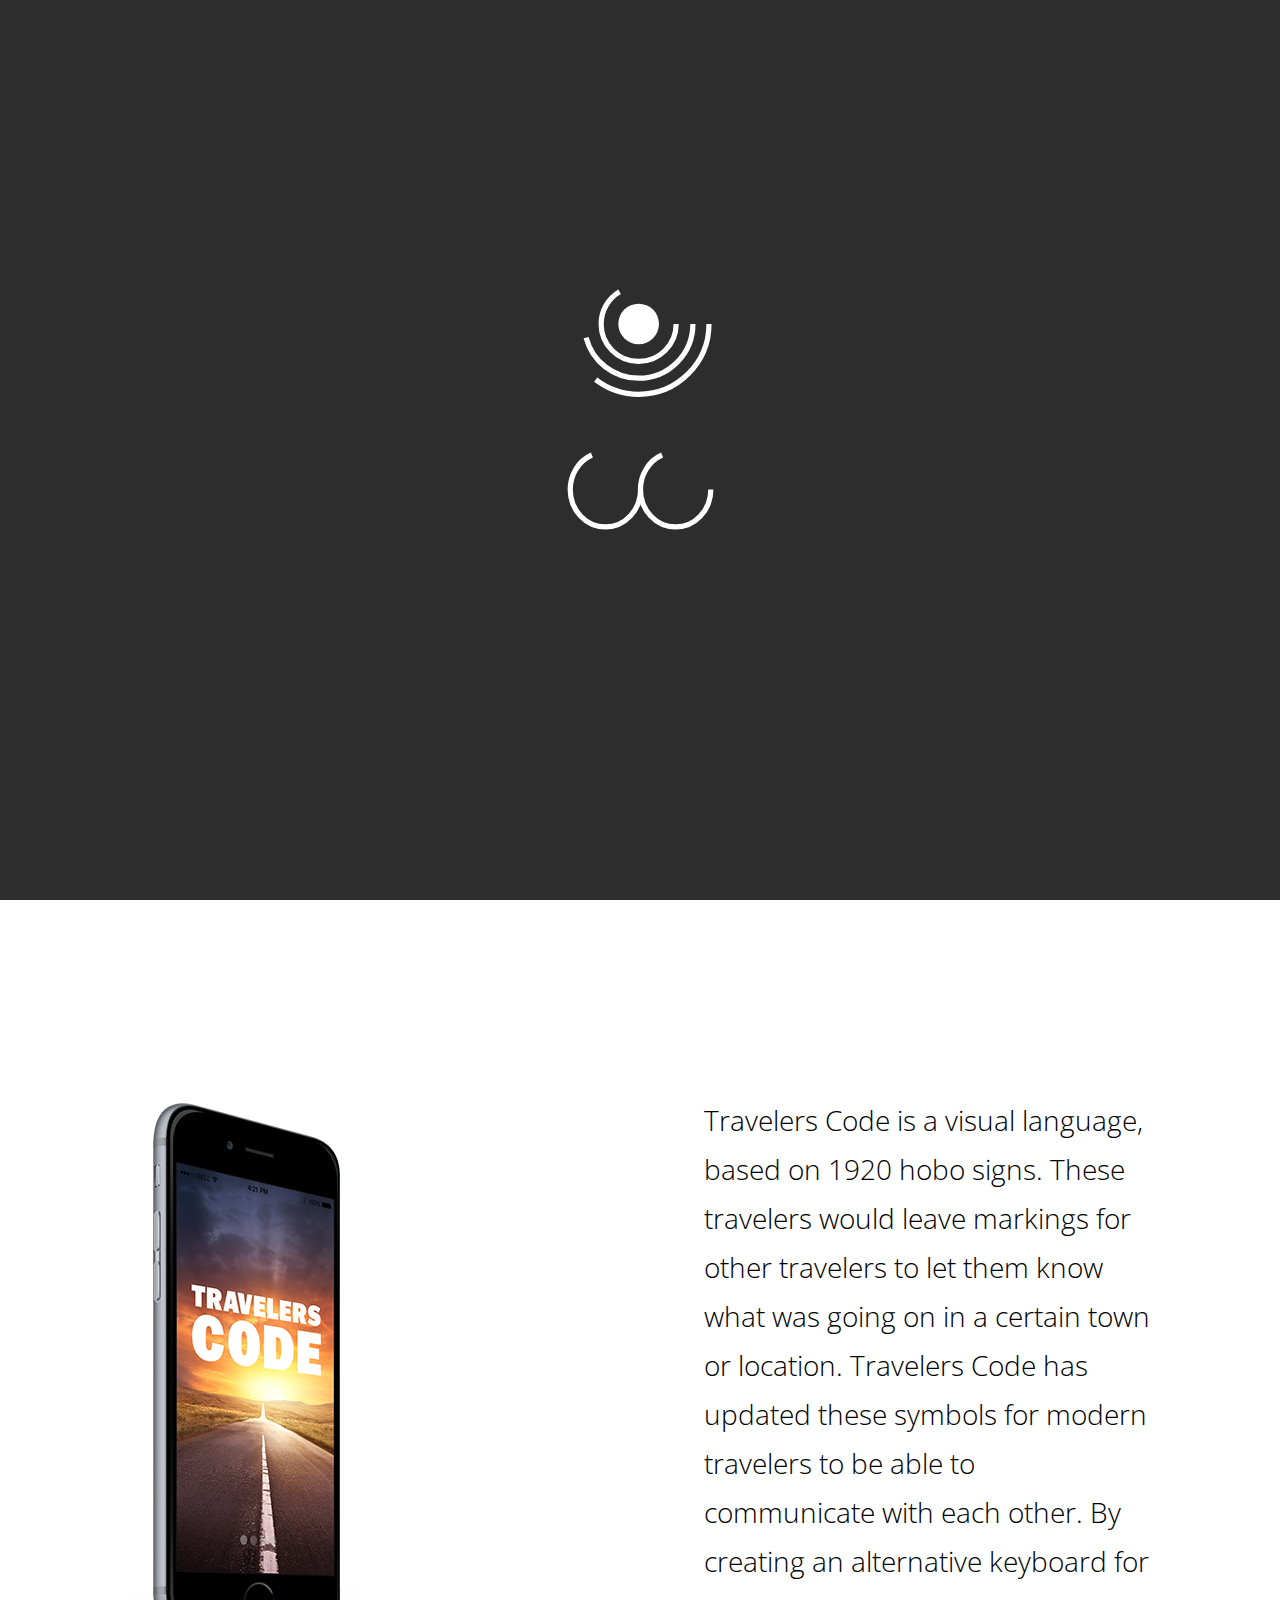
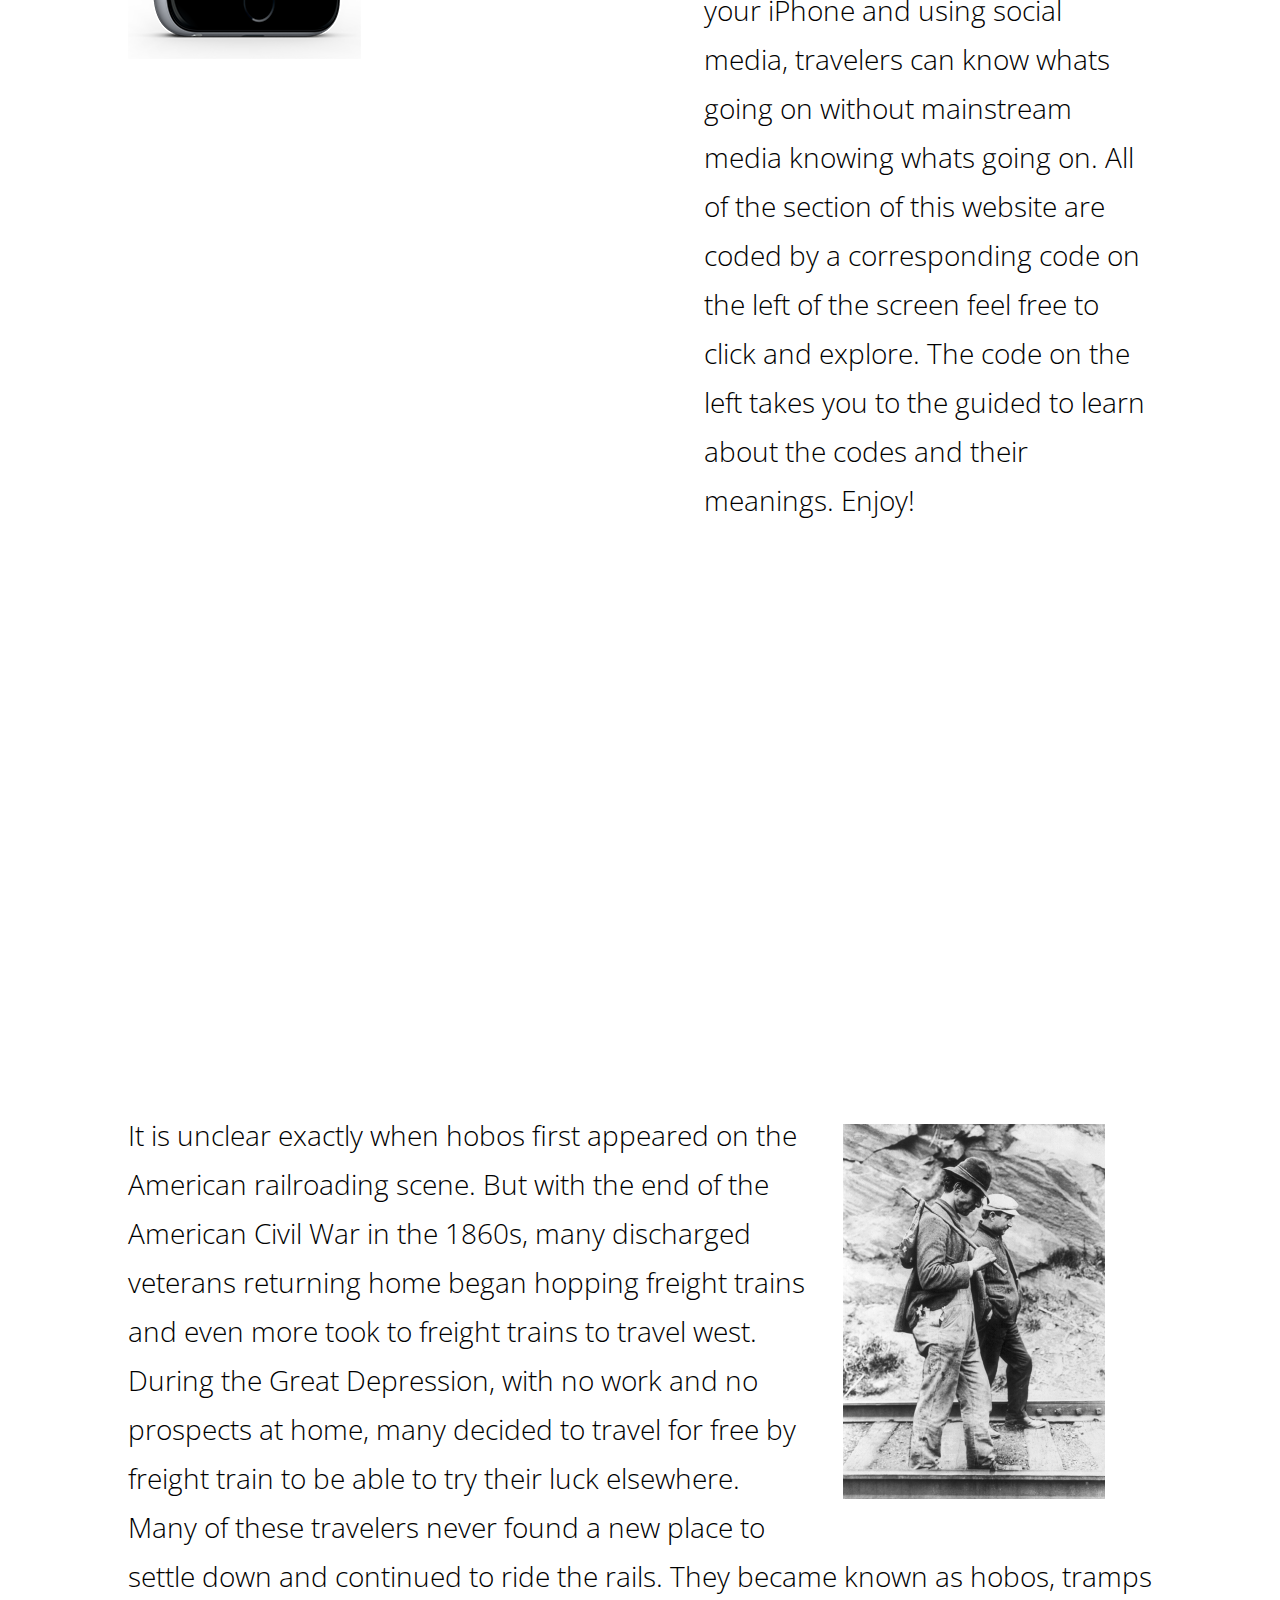
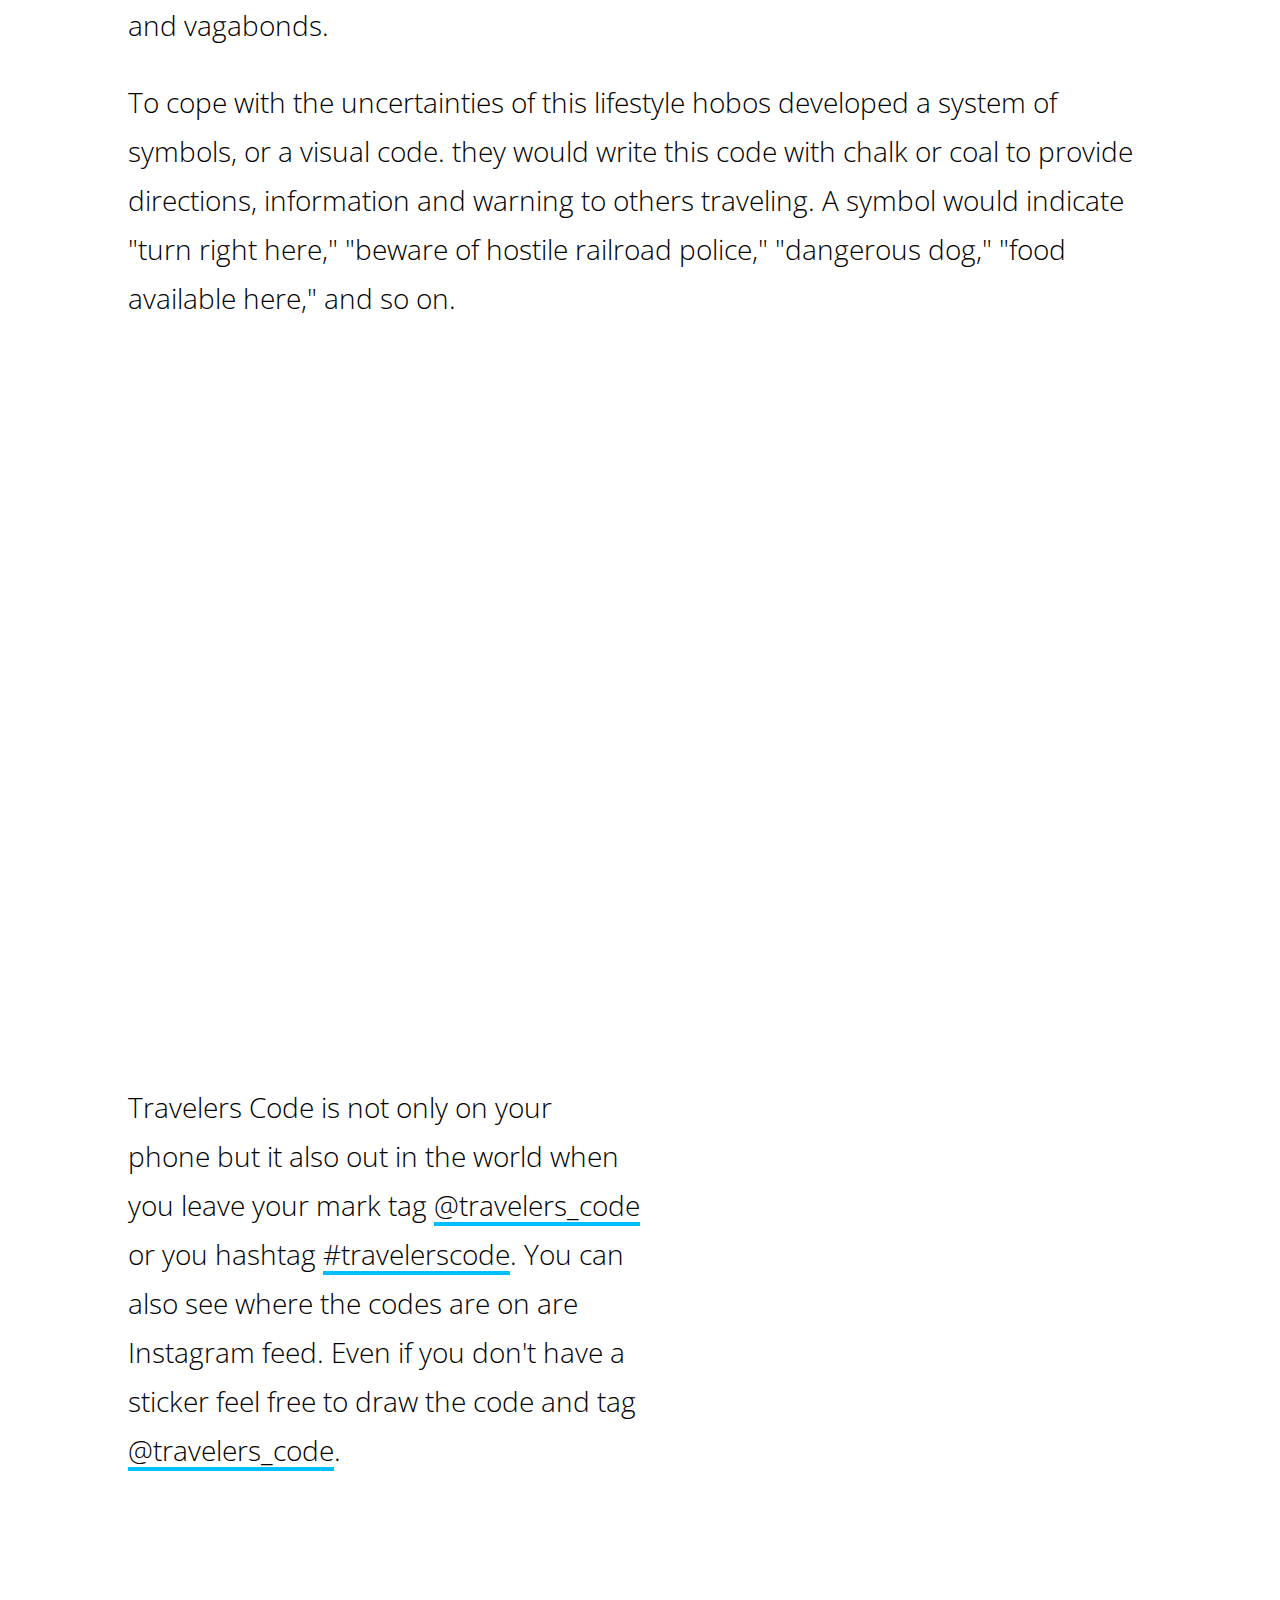
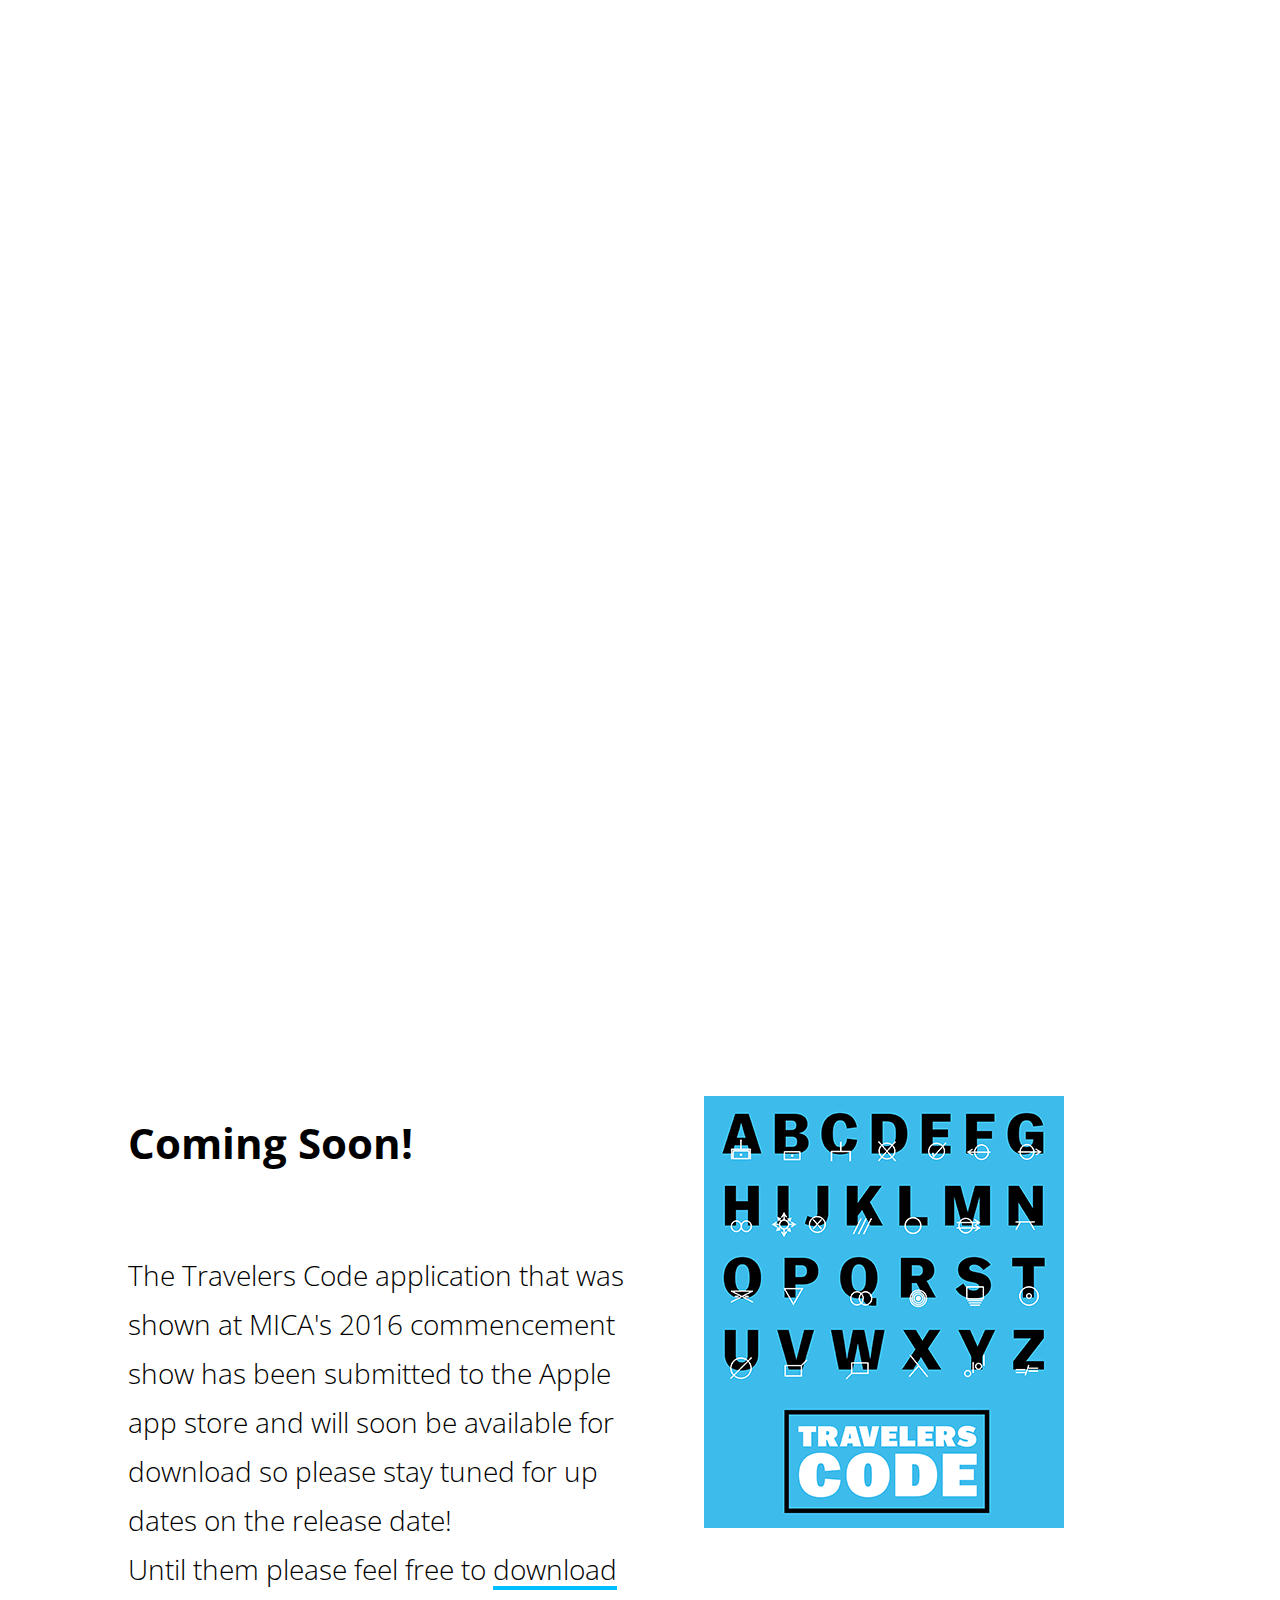
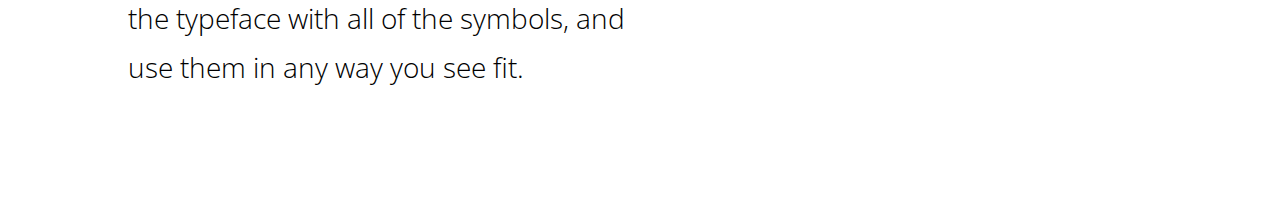
==== commit ddb94e6c: "up" ====
--- a/index.html
+++ b/index.html
@@ -50,8 +50,8 @@
 					<div class="imagesleft">
 						<img src="images/for_web_mock.png">
 					</div>
-				<div class="aboutwords">
-					Travelers Code is a visual language for travelers to leave messages for others so they know whats going on in any different loaction.  
+				<div class="instagram">
+					Travelers Code is a visual language, based on 1920 hobo signs. These travelers would leave markings for other travelers to let them know what was going on in a certain town or location. Travelers Code has updated these symbols for modern travelers to be able to communicate with each other. By creating an alternative keyboard for your iPhone and using social media, travelers can know whats going on without mainstream media knowing whats going on. All of the section of this website are coded by a corresponding code on the left of the screen feel free to click and explore. The code on the left takes you to the guided to learn about the codes and their meanings. Enjoy!  
 				</div>
 		</section>
 
@@ -87,7 +87,7 @@
 		<section class="content">
 			<div class="inner">
 				<div class="smwordsleft">
-					Travelers Code is not only on your phone but it also out in the world when you leave your mark tag <a href="https://www.instagram.com/travelers_code/">@travelers_code</a> or you hashtag <a href="https://www.instagram.com/explore/tags/travelerscode/">#travelerscode</a>. You can also see where the codes are on are Instagram feed.
+					Travelers Code is not only on your phone but it also out in the world when you leave your mark tag <a href="https://www.instagram.com/travelers_code/">@travelers_code</a> or you hashtag <a href="https://www.instagram.com/explore/tags/travelerscode/">#travelerscode</a>. You can also see where the codes are on are Instagram feed. Even if you don't have a sticker feel free to draw the code and tag <a href="https://www.instagram.com/travelers_code/">@travelers_code</a>.
 				</div>
 				<div class="instagram">
 				<!-- SnapWidget -->
@@ -107,8 +107,13 @@
 		
 		<section class="content">
 			<div class="inner">
-				coming soon!
-			</div>
+			<div class="smwordsleft">
+				<h2>Coming Soon!</h2><br>
+				The Travelers Code application that was shown at MICA's 2016 commencement show has been submitted to the Apple app store and will soon be available for download so please stay tuned for up dates on the release date!<br>
+				Until them please feel free to <a href="travelers_code_typeface.zip">download</a> the typeface with all of the symbols, and use them in any way you see fit.
+			</div>
+			<div class="instagram">
+				<img src="images/code_to_letter.png">
 		</section>
 	
 	
